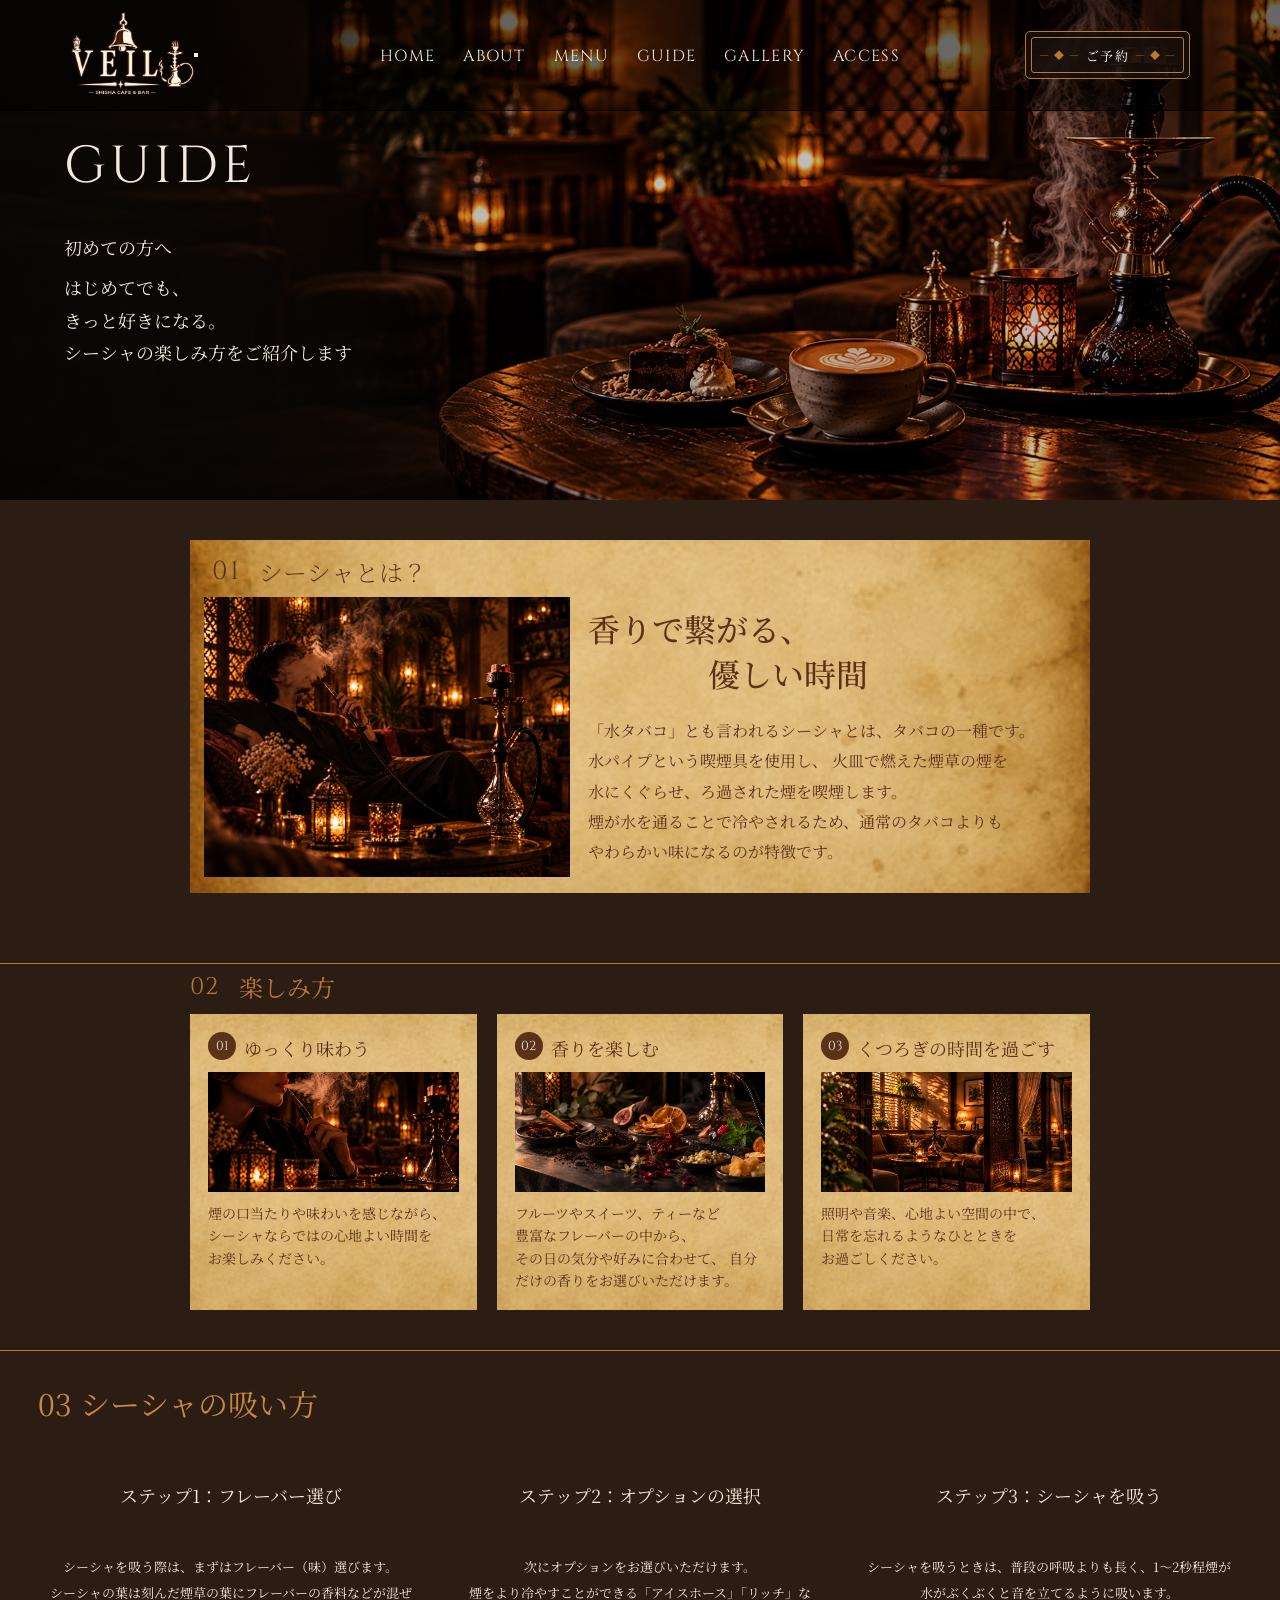
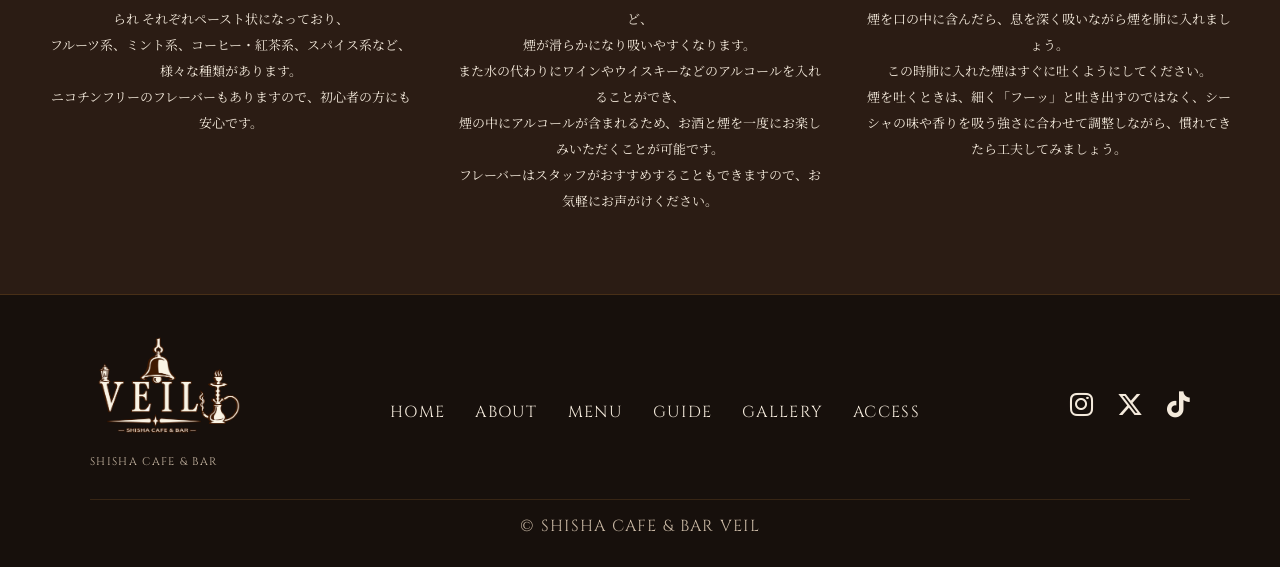
==== guide.html @ dc024b93 "first commit" ====
<!DOCTYPE html>
<html lang="ja">

<head>
    <meta charset="UTF-8">
    <meta name="viewport" content="width=device-width, initial-scale=1.0">
    <meta name="robots" content="noindex">

    <title>GUIDE | VEIL SHISHA CAFE & BAR</title>

    <!-- Google Fonts -->
    <link rel="preconnect" href="https://fonts.googleapis.com">
    <link rel="preconnect" href="https://fonts.gstatic.com" crossorigin>

    <link
        href="https://fonts.googleapis.com/css2?family=Cinzel:wght@400;500;600&family=Noto+Serif+JP:wght@400;500;600&display=swap"
        rel="stylesheet">

    <!-- Font Awesome -->
    <link rel="stylesheet" href="https://cdnjs.cloudflare.com/ajax/libs/font-awesome/6.7.2/css/all.min.css">

    <!-- CSS -->
    <link rel="stylesheet" href="css/reset.css">
    <link rel="stylesheet" href="css/common.css">
    <link rel="stylesheet" href="css/style.css">
    <link rel="stylesheet" href="css/guide.css">
</head>

<body>

    <!-- Header -->
    <header class="header">

        <div class="header__inner">

            <!-- Logo -->
            <a href="index.html" class="header__logo">
                <img src="images/common/logo.png" alt="VEIL">
            </a>

            <!-- Navigation -->
            <nav class="nav">
                <ul class="nav__list">
                    <li><a href="index.html">HOME</a></li>
                    <li><a href="index.html#about">ABOUT</a></li>
                    <li><a href="menu.html">MENU</a></li>
                    <li><a href="guide.html">GUIDE</a></li>
                    <li><a href="index.html#gallery">GALLERY</a></li>
                    <li><a href="index.html#access">ACCESS</a></li>
                </ul>
            </nav>

            <!-- Reservation -->
            <a href="#" class="reserve-button">
                <span class="reserve-button__deco">― ◆ ―</span>
                <span>ご予約</span>
                <span class="reserve-button__deco">― ◆ ―</span>
            </a>

            <!-- Hamburger -->
            <button class="hamburger" type="button" aria-label="メニューを開く">
                <span></span>
                <span></span>
                <span></span>
            </button>

            <!-- SP Menu -->
            <div class="sp-menu">
                <nav class="sp-menu__nav">
                    <a href="index.html">HOME</a>
                    <a href="index.html#about">ABOUT</a>
                    <a href="menu.html">MENU</a>
                    <a href="guide.html">GUIDE</a>
                    <a href="index.html#gallery">GALLERY</a>
                    <a href="index.html#access">ACCESS</a>
                </nav>
                <a href="#" class="sp-menu__reserve">
                    <span>―</span>
                    <span class="reserve-diamond">◆</span>
                    <span>―</span>
                    <span>ご予約</span>
                    <span>―</span>
                    <span class="reserve-diamond">◆</span>
                    <span>―</span>
                </a>
            </div>
        </div>
    </header>
    <main class="guide-page">

        <!-- GUIDE HERO -->
        <section class="guide-page__hero">
            <div class="guide-page__hero-content">
                <p class="guide-page__hero-title">
                    GUIDE
                </p>
                <div class="guide-page__hero-text">
                    <p>初めての方へ</p>
                    <p>
                        はじめてでも、<br>
                        きっと好きになる。<br>
                        シーシャの楽しみ方をご紹介します
                    </p>
                </div>
            </div>
        </section>

        <section class="guide-page__section guide-page__section--01">
            <div class="guide-page__panel">
                <div class="guide-page__heading">
                    <p class="guide-page__number">01</p>
                    <h2 class="guide-page__title">
                        シーシャとは？
                    </h2>
                </div>
                <div class="guide-page__body">
                    <div class="guide-page__image">
                        <img src="images/guide/shisha.jpg" alt="シーシャとは">
                    </div>
                    <div class="guide-page__body-content">

                        <div class="guide-page__lead">
                            <span>香りで繋がる、</span><br>
                            <span>優しい時間</span>
                        </div>

                        <div class="guide-page__text">

                            <p>
                                「水タバコ」とも言われるシーシャとは、タバコの一種です。<br>
                                水パイプという喫煙具を使用し、
                                火皿で燃えた煙草の煙を<br>
                                水にくぐらせ、ろ過された煙を喫煙します。<br>
                                煙が水を通ることで冷やされるため、通常のタバコよりも<br>
                                やわらかい味になるのが特徴です。<br>
                            </p>
                        </div>
                    </div>
                </div>
            </div>
        </section>

        <section class="guide-page__section guide-page__section--enjoy">
            <div class="guide-page__inner">
                <p class="guide-page__number">02</p>
                <h2 class="guide-page__title">
                    楽しみ方
                </h2>
                <div class="guide-page__cards">
                    <article class="guide-page__card">
                        <p class="guide-page__card-number">01</p>
                        <div class="guide-page__card-image">
                            <img src="images/guide/enjoy01.jpg" alt="ゆっくり味わう">
                        </div>
                        <h3>ゆっくり味わう</h3>
                        <p>
                            煙の口当たりや味わいを感じながら、<br>
                            シーシャならではの心地よい時間を<br>
                            お楽しみください。<br>
                        </p>
                    </article>
                    <article class="guide-page__card">
                        <p class="guide-page__card-number">02</p>
                        <div class="guide-page__card-image">
                            <img src="images/guide/enjoy02.jpg" alt="香りを楽しむ">
                        </div>
                        <h3>香りを楽しむ</h3>
                        <p>
                            フルーツやスイーツ、ティーなど<br>
                            豊富なフレーバーの中から、<br>
                            その日の気分や好みに合わせて、
                            自分だけの香りをお選びいただけます。
                    </article>


                    <article class="guide-page__card">
                        <p class="guide-page__card-number">03</p>
                        <div class="guide-page__card-image">
                            <img src="images/guide/enjoy03.jpg" alt="くつろぎの時間">
                        </div>
                        <h3>くつろぎの時間を過ごす</h3>
                        <p>
                            照明や音楽、心地よい空間の中で、<br>
                            日常を忘れるようなひとときを<br>
                            お過ごしください。<br>
                        </p>
                    </article>
                </div>
            </div>
        </section>


        <!-- 03 -->
        <section class="guide-page__howto">
            <div class="guide-page__inner">
                <h2 class="guide-page__section-title">
                    <span>03</span>
                    シーシャの吸い方
                </h2>
                <div class="guide-page__steps">
                    <article class="guide-page__step">
                        <h3>ステップ1：フレーバー選び</h3>
                        <p>
                            シーシャを吸う際は、まずはフレーバー（味）選びます。<br>
                            シーシャの葉は刻んだ煙草の葉にフレーバーの香料などが混ぜられ
                            それぞれペースト状になっており、<br>
                            フルーツ系、ミント系、コーヒー・紅茶系、スパイス系など、
                            様々な種類があります。<br>
                            ニコチンフリーのフレーバーもありますので、初心者の方にも安心です。
                        </p>
                    </article>

                    <article class="guide-page__step">
                        <h3>ステップ2：オプションの選択</h3>
                        <p>
                            次にオプションをお選びいただけます。<br>
                            煙をより冷やすことができる「アイスホース」「リッチ」など、<br>
                            煙が滑らかになり吸いやすくなります。<br>
                            また水の代わりにワインやウイスキーなどのアルコールを入れることができ、<br>
                            煙の中にアルコールが含まれるため、お酒と煙を一度にお楽しみいただくことが可能です。<br>
                            フレーバーはスタッフがおすすめすることもできますので、お気軽にお声がけください。
                        </p>
                    </article>

                    <article class="guide-page__step">
                        <h3>ステップ3：シーシャを吸う</h3>
                        <p>
                            シーシャを吸うときは、普段の呼吸よりも長く、1〜2秒程煙が水がぶくぶくと音を立てるように吸います。<br>
                            煙を口の中に含んだら、息を深く吸いながら煙を肺に入れましょう。<br>
                            この時肺に入れた煙はすぐに吐くようにしてください。<br>
                            煙を吐くときは、細く「フーッ」と吐き出すのではなく、シーシャの味や香りを吸う強さに合わせて調整しながら、慣れてきたら工夫してみましょう。
                        </p>
                    </article>
                </div>
            </div>
        </section>
    </main>


    <!-- Footer -->
    <footer class="footer">
        <div class="footer__inner">

            <div class="footer__logo">
                <a href="index.html">
                    <img src="images/common/logo.png" alt="VEIL">
                </a>
                <p>SHISHA CAFE & BAR</p>
            </div>

            <nav class="footer__nav">
                <ul>
                    <li><a href="index.html">HOME</a></li>
                    <li><a href="index.html#about">ABOUT</a></li>
                    <li><a href="menu.html">MENU</a></li>
                    <li><a href="guide.html">GUIDE</a></li>
                    <li><a href="index.html#gallery">GALLERY</a></li>
                    <li><a href="index.html#access">ACCESS</a></li>
                </ul>
            </nav>

            <div class="footer__sns">
                <a href="#" aria-label="Instagram">
                    <i class="fa-brands fa-instagram"></i>
                </a>
                <a href="#" aria-label="X">
                    <i class="fa-brands fa-x-twitter"></i>
                </a>
                <a href="#" aria-label="TikTok">
                    <i class="fa-brands fa-tiktok"></i>
                </a>
            </div>
        </div>

        <div class="footer__bottom">
            <p>&copy; SHISHA CAFE & BAR VEIL</p>
        </div>
    </footer>


    <script src="js/main.js"></script>

</body>

</html>
---- css/common.css ----
:root {
    --color-bg: #241710;
    --color-bg-dark: #17100c;
    --color-brown: #5a2a0d;
    --color-gold: #b87932;
    --color-text: #f4eadc;
    --color-sub-text: #c8b8a6;

    --font-jp: "Noto Serif JP", serif;
    --font-en: "Cinzel", serif;

    --content-width: 1200px;
}

body {
    background-color: var(--color-bg);
    color: var(--color-text);

    font-family: var(--font-jp);
}

a {
    transition: opacity 0.3s ease;
}

a:hover {
    opacity: 0.7;
}

.reserve-button {
    position: absolute;
    right: 48px;
    width: 165px;
    height: 48px;
    display: flex;
    align-items: center;
    justify-content: center;
    gap: 6px;
    border: 1px solid var(--color-gold);
    border-radius: 5px;
    background-color: rgba(23, 16, 12, 0.85);
    color: var(--color-text);
    font-family: var(--font-jp);
    font-size: 16px;
    font-weight: 400;
    letter-spacing: 0.08em;
    white-space: nowrap;
    transition: 0.3s ease;
}

/* 外側の青いような二重線を作る */
.reserve-button::before {
    content: "";
    position: absolute;
    inset: 5px;
    border: 1px solid var(--color-gold);
    border-radius: 3px;
    pointer-events: none;
}

.reserve-button__deco {
    color: var(--color-gold);
    font-size: 10px;
    line-height: 1;
    flex-shrink: 0;
}

.reserve-button:hover {
    background-color: rgba(184, 121, 50, 0.25);
    opacity: 1;
}

.footer {
    padding: 20px 0 10px;
    background-color: var(--color-bg-dark);
    border-top: 1px solid rgba(184, 121, 50, 0.6);
}

.footer__inner {
    width: min(var(--content-width), 90%);
    margin: 0 auto;
    display: flex;
    align-items: center;
    justify-content: space-between;
}

.footer__logo {
    display: inline-block;
    width: 150px;
}

.footer__logo img {
    width: 100%;
}

.footer__nav {
    margin-top: 18px;
}

.footer__nav ul {
    display: flex;
    justify-content: center;
    align-items: center;
    gap: 30px;
}

.footer__nav a {
    font-family: var(--font-en);
    font-size: 12px;
    letter-spacing: 0.08em;
    color: var(--color-text);
}

.footer__copy {
    margin-top: 18px;
    font-family: var(--font-en);
    font-size: 10px;
    letter-spacing: 0.08em;
    color: var(--color-sub-text);
}

.footer__sns {
    margin-top: 0;
    display: flex;
    align-items: center;
    gap: 28px;
}

.footer__sns a {
    color: var(--color-text);
    font-size: 28px;
}

.footer__sns a:hover {
    color: var(--color-gold);
    opacity: 1;
}

.footer__sns-link {
    display: flex;
    align-items: center;
    justify-content: center;

    width: 32px;
    height: 32px;

    transition: opacity 0.3s ease;
}

.footer__sns-link img {
    width: 100%;
    height: 100%;
    object-fit: contain;
}

.footer__sns-link:hover {
    opacity: 0.6;
}
---- css/style.css ----
:root {
    --color-bg: #2b1c14;
    --color-bg-dark: #1c130f;
    --color-brown: #6b2f08;
    --color-gold: #b87932;
    --color-text: #f4eadc;
    --color-sub-text: #c9b8a4;
    --font-serif: "Noto Serif JP", serif;
    --font-en: "Cinzel", serif;
    --content-width: 1200px;
}

* {
    margin: 0;
    padding: 0;
    box-sizing: border-box;
}

html {
    scroll-behavior: smooth;
}

body {
    background: var(--color-bg);
    color: var(--color-text);
    font-family: var(--font-serif);
}

img {
    width: 100%;
    height: auto;
    display: block;
}

a {
    color: inherit;
    text-decoration: none;
}

/*Hero*/

.hero {
    min-height: 700px;
    background-image: url("../images/top/hero.jpg");
    background-size: cover;
    background-position: center;
    position: relative;
}

.hero__content {
    position: absolute;
    top: 50%;
    right: 8%;
    transform: translateY(-50%);
    text-align: right;
    z-index: 1;
}

.hero__catch {
    font-family: var(--font-jp);
    font-size: 46px;
    font-weight: 400;
    line-height: 1.8;
    color: #F2EDE6;
}

.hero__sub {
    margin-top: 20px;
    font-family: var(--font-en);
    font-size: 30px;
    letter-spacing: 0.15em;
    color: #F2EDE6;
}

.hero::before {
    content: "";
    position: absolute;
    inset: 0;
    background-color: rgba(0, 0, 0, 0.25);
}

/* Header*/

.header {
    position: fixed;
    top: 0;
    left: 0;
    width: 100%;
    z-index: 100;
    background-color: rgba(0, 0, 0, 0.45);
    border-bottom: 1px solid rgba(0, 0, 0, 0.7);
}

.header__inner {
    width: min(1200px, 90%);
    margin: 0 auto;
    padding: 10px 0;
    display: flex;
    align-items: center;
}

section {
    scroll-margin-top: 80px;
}

.header__logo {
    width: 130px;
}

.header__logo img {
    width: 100%;
}

.nav {
    position: absolute;
    left: 50%;
    transform: translateX(-50%);
}

.nav__list {
    display: flex;
    align-items: center;
    gap: 28px;
}

.nav__list a {
    font-family: var(--font-en);
    font-size: 16px;
    letter-spacing: 0.08em;
    color: #F2EDE6;

}

.reserve-button {
    position: absolute;
    right: 90px;
    padding: 10px 22px;
    border: 1px solid var(--color-gold);
    color: #fff;
    font-family: var(--font-jp);
    font-size: 13px;
    transition: 0.3s ease;
}

.reserve-button:hover {
    background-color: var(--color-gold);
    opacity: 1;
}

/*About*/

.about {
    padding: 16px 0;
    background-color: var(--color-bg);
}

.about__inner {
    width: min(var(--content-width), 90%);
    margin: 0 auto;
    display: grid;
    grid-template-columns: 0.8fr 1.2fr;
    gap: 40px;
    align-items: center;
}

.about__content {
    padding: 30px 20px;
}

.section-label {
    margin-bottom: 28px;
    font-family: var(--font-en);
    font-size: 64px;
    letter-spacing: 0.08em;
    color: var(--color-text);
}

.about__title {
    margin-bottom: 30px;
    font-family: var(--font-jp);
    font-size: 32px;
    font-weight: 400;
    line-height: 1.8;
}

/*一部の文字*/
.about__title span {
    color: var(--color-gold);
}

.about__text {
    font-size: 16px;
    line-height: 2;
    color: var(--color-sub-text);
}

.about__image {
    position: relative;
    overflow: hidden;
}

.about__image img {
    width: 100%;
    height: 450px;
    object-fit: cover;
    display: block;
}

/* Feature */
.feature {
    padding: 60px 0;
    background-color: var(--color-bg-dark);
}

.feature__inner {
    width: min(var(--content-width), 90%);
    margin: 0 auto;
}

.feature .section-label {
    margin-bottom: 30px;
    font-family: var(--font-en);
    font-size: 64px;
    font-weight: 400;
    letter-spacing: 0.05em;
}

.feature__list {
    display: grid;
    grid-template-columns: repeat(3, 1fr);
    gap: 24px;
}

.feature__item {
    border: 1px solid rgba(184, 121, 50, .5);
    background-color: #2b1b13;
}

.feature__image {
    overflow: hidden;
}

.feature__image img {
    width: 100%;
    height: 190px;
    object-fit: cover;
}

/* テクスチャを入れる部分 */
.feature__body {
    position: relative;
    height: 180px;
    padding: 18px 16px 20px;
    overflow: hidden;
}

/* テクスチャ */
.feature__body::before {
    content: "";
    position: absolute;
    inset: 0;
    background-image: url("../images/common/texture.png");
    background-size: cover;
    background-position: center;
    opacity: 0.3;
    z-index: 0;
    pointer-events: none;
}

/* タイトル */
.feature__title {
    position: relative;
    z-index: 1;
    margin: 0;
    font-family: var(--font-jp);
    font-size: 20px;
    font-weight: 400;
    line-height: 1.6;
    color: var(--color-text);
}

/* 一部の文字 */
.feature__title span {
    color: var(--color-gold);
}

/* 説明文 */
.feature__text {
    position: relative;
    z-index: 1;
    margin: 10px 0 0;
    font-size: 16px;
    line-height: 1.8;
    color: var(--color-sub-text);
}

/* Menu*/

.menu {
    padding: 60px 0;
    background-color: var(--color-bg);
}

.menu__inner {
    width: min(var(--content-width), 90%);
    margin: 0 auto;
}

.menu__heading {
    display: flex;
    align-items: end;
    justify-content: space-between;
    margin-bottom: 35px;
}

.menu__category {
    margin-top: 8px;
    font-size: 32px;
    color: var(--color-sub-text);
}

.menu__button {
    padding: 15px 90px;
    border: 1px solid var(--color-gold);
    font-family: var(--font-en);
    font-size: 16px;
    letter-spacing: 0.08em;
    transition: 0.3s ease;
}

.menu__button:hover {
    background-color: var(--color-gold);
    opacity: 1;
}

.menu__list {
    display: grid;
    grid-template-columns: repeat(3, 1fr);
    gap: 30px;
}

.menu__item {
    border: 1px solid rgba(184, 121, 50, 0.7);
    background-color: #2b1b13;
}

.menu__image {
    overflow: hidden;
}

.menu__image img {
    width: 100%;
    height: 220px;
    object-fit: cover;
    transition: transform 0.4s ease;
}

.menu__item:hover .menu__image img {
    transform: scale(1.05);
}

.menu__info {
    position: relative;
    min-height: 120px;
    padding: 20px 16px;
    overflow: hidden
}

.menu__info::before {
    content: "";
    position: absolute;
    inset: 0;
    background-image: url("../images/common/texture.png");
    background-size: cover;
    background-position: center;
    opacity: 0.3;
    z-index: 0;
    pointer-events: none;
}

.menu__info-top {
    position: relative;
    z-index: 1;
    display: flex;
    align-items: center;
    justify-content: space-between;
}

.menu__info h3 {
    font-family: var(--font-en);
    font-size: 24px;
    font-weight: 400;
    letter-spacing: 0.08em;
}

.menu__info p {
    position: relative;
    z-index: 1;
    margin-top: 4px;
    font-size: 16px;
    color: var(--color-sub-text);
}

.menu__info span {
    display: block;
    margin-top: 0px;
    font-family: var(--font-en);
    font-size: 24px;
    color: var(--color-gold);
}

/*Guide */
.guide {
    padding: 60px 0;
    background-color: var(--color-bg-dark);
}

.guide__inner {
    width: min(var(--content-width), 90%);
    margin: 0 auto;
    display: grid;
    grid-template-columns: 0.8fr 1.3fr 0.8fr;
    gap: 32px;
    align-items: center;
}

.guide .section-label {
    grid-column: 1 / -1;
    margin-bottom: 0;
    font-family: var(--font-en);
    font-size: 64px;
    font-weight: 400;
    letter-spacing: 0.05em;
}

.guide__image {
    overflow: hidden;
}

.guide__image img {
    width: 100%;
    height: 400px;
    object-fit: cover;
}

.guide__content {
    padding: 20px;
}

.guide__title {
    margin-top: 25px;
    font-family: var(--font-jp);
    font-size: 28px;
    font-weight: 400;
    line-height: 1.8;
    color: var(--color-gold);
}

.guide__text {
    margin-top: 25px;
    font-size: 14px;
    line-height: 2;
    color: var(--color-sub-text);
}

.guide__button {
    display: inline-block;
    margin-top: 30px;
    padding: 12px 30px;
    border: 1px solid var(--color-gold);
    font-size: 12px;
    transition: 0.3s ease;
}

.guide__button:hover {
    background-color: var(--color-gold);
    opacity: 1;
}

.guide__menu {
    border: 1px solid var(--color-gold);
    background-color: rgba(35, 19, 11, 0.8);
}

.guide__menu a {
    display: block;
    padding: 18px 15px;
    text-align: center;
    font-family: var(--font-jp);
    font-size: 13px;
    color: var(--color-text);
    border-bottom: 1px solid var(--color-gold);
    transition: 0.3s ease;
}

.guide__menu a:last-child {
    border-bottom: none;
}

.guide__menu a:hover {
    background-color: rgba(184, 121, 50, 0.15);
    opacity: 1;
}

/*Gallery */

.gallery {
    padding: 80px 0;
    background-color: var(--color-bg);
}

.gallery__inner {
    width: min(var(--content-width), 90%);
    margin: 0 auto;
}

.gallery__heading {
    margin-bottom: 35px;
    display: flex;
    align-items: center;
    justify-content: space-between;
}


/* VIEW MORE */

.gallery__more {
    padding: 15px 90px;
    border: 1px solid var(--color-gold);
    background-color: transparent;
    color: var(--color-text);
    font-family: var(--font-en);
    font-size: 13px;
    letter-spacing: 0.08em;
    cursor: pointer;
    transition: 0.3s ease;
}

.gallery__more:hover {
    background-color: var(--color-gold);
}


/* Gallery Preview */
.gallery__list {
    display: grid;
    grid-template-columns: repeat(4, 1fr);
    gap: 32px;
}

.gallery__item {
    overflow: hidden;
}

.gallery__item img {
    width: 100%;
    height: 270px;
    object-fit: cover;
    transition: transform 0.4s ease;
}

.gallery__item:hover img {
    transform: scale(1.05);
}

.gallery__arrow {
    display: none;
}

/*Gallery Modal*/
.gallery-modal {
    position: fixed;
    inset: 0;
    z-index: 999;
    display: none;
    padding: 60px 20px;
    background-color: rgba(15, 9, 6, 0.96);
    overflow-y: auto;
}

.gallery-modal.is-open {
    display: block;
}

.gallery-modal__content {
    position: relative;
    width: min(1100px, 100%);
    margin: 0 auto;
}

.gallery-modal__close {
    position: fixed;
    top: 25px;
    right: 35px;
    width: 45px;
    height: 45px;
    border: 1px solid var(--color-gold);
    background-color: #21150f;
    color: var(--color-text);
    font-size: 28px;
    line-height: 1;
    cursor: pointer;
}

.gallery-modal__title {
    margin-bottom: 35px;
    font-family: var(--font-en);
    font-size: 36px;
    letter-spacing: 0.08em;
}

.gallery-modal__list {
    display: grid;
    grid-template-columns: repeat(3, 1fr);
    gap: 20px;
}

.gallery-modal__item {
    overflow: hidden;
}

.gallery-modal__item img {
    width: 100%;
    height: 280px;
    object-fit: cover;
}

/*Access*/
.access {
    padding: 80px 0;
    background-color: var(--color-bg-dark);
}

.access__inner {
    width: min(var(--content-width), 90%);
    margin: 0 auto;
    display: grid;
    grid-template-columns: 1fr 1.2fr 0.8fr;
    gap: 30px;
    align-items: center;
}

.access__content {
    padding: 20px;
}

.access__title {
    margin-top: 25px;
    font-family: var(--font-en);
    font-size: 20px;
    font-weight: 400;
    letter-spacing: 0.08em;
}

.access__info {
    margin-top: 25px;
    font-size: 13px;
    line-height: 2;

    color: var(--color-sub-text);
}

.access__info p+p {
    margin-top: 15px;
}

/* Map */

.access__map {
    width: 100%;
}

.access__map {
    width: 100%;
    height: 280px;
}

.access__map iframe {
    width: 100%;
    height: 100%;
    display: block;
    border: 0;
}

/* Image */
.access__image {
    overflow: hidden;
}

.access__image img {
    width: 100%;
    height: 280px;
    object-fit: cover;
}

/*Footer*/

.footer {
    padding: 40px 0 30px;
    background-color: #17100c;
    border-top: 1px solid rgba(184, 121, 50, 0.3);
}

.footer__inner {
    width: min(1100px, 90%);
    margin: 0 auto;
    display: flex;
    justify-content: space-between;
    align-items: center;
}

.footer__logo img {
    width: 150px;
}

.footer__logo p {
    margin-top: 15px;
    font-family: var(--font-en);
    font-size: 11px;
    letter-spacing: 0.12em;
    color: var(--color-sub-text);
}

.footer__nav ul {
    display: flex;
    gap: 30px;
}

.footer__nav a {
    font-family: var(--font-en);
    font-size: 16px;
    letter-spacing: 0.08em;
    color: var(--color-text);
}

.footer__bottom {
    width: min(1100px, 90%);
    margin: 30px auto 0;
    padding-top: 15px;
    border-top: 1px solid rgba(184, 121, 50, 0.2);
    text-align: center;
}

.footer__bottom p {
    font-family: var(--font-en);
    font-size: 16px;
    letter-spacing: 0.08em;
    color: var(--color-sub-text);
}

.footer__sns {
    display: flex;
    align-items: center;
    gap: 24px;
}

.footer__sns a {
    color: var(--color-text);
    font-size: 26px;
}

.footer__sns a:hover {
    color: var(--color-gold);
    opacity: 1;
}

.sp-menu {
    display: none;
}

/*--SP用--*/
@media screen and (max-width: 768px) {
    .header__logo {
        width: 80px;
    }

    .header__logo img {
        width: 80%;
        display: block;
    }

    .nav {
        display: none !important;
    }

    .reserve-button {
        display: none !important;
    }

    .hamburger {
        position: absolute;
        top: 18px;
        right: 20px;
        display: flex;
        width: 42px;
        height: 42px;
        padding: 8px 5px;
        flex-direction: column;
        justify-content: center;
        gap: 6px;
        border: none;
        background: transparent;
        cursor: pointer;
        z-index: 110;
    }

    .hamburger span {
        display: block;
        width: 100%;
        height: 2px;
        background-color: #F2EDE6;
    }

    .sp-menu {
        position: fixed;
        top: 0;
        right: 0;
        width: 50%;
        height: 100vh;
        padding: 100px 30px 40px;

        display: flex;
        flex-direction: column;
        align-items: center;

        background-color: rgba(28, 19, 15, 0.98);

        z-index: 105;

        /* 閉じている状態 */
        transform: translateX(100%);
        opacity: 0;

        /* 動き */
        transition: transform 0.4s ease, opacity 0.4s ease;

        pointer-events: none;
    }

    /* 開いた状態 */
    .sp-menu.is-open {
        transform: translateX(0);
        opacity: 1;
        pointer-events: auto;
    }

    .sp-menu__nav {
        display: flex;
        flex-direction: column;
        align-items: center;
        gap: 28px;
    }

    .sp-menu__nav a {
        font-family: var(--font-en);
        font-size: 18px;
        letter-spacing: 0.08em;
    }

    .sp-menu__reserve {
        position: relative;
        width: 180px;
        min-width: 180px;
        margin-top: 40px;
        padding: 12px 10px;
        border: 1px solid var(--color-gold);
        color: #fff;
        font-family: var(--font-jp);
        font-size: 13px;
        letter-spacing: 0.05em;
        display: flex;
        align-items: center;
        justify-content: center;
        gap: 4px;
        white-space: nowrap;
        flex-wrap: nowrap;
        box-sizing: border-box;

        transition: 0.3s ease;
    }

    .sp-menu__reserve span {
        flex-shrink: 0;
        white-space: nowrap;
    }

    /* 内側の枠 */
    .sp-menu__reserve::before {
        content: "";
        position: absolute;
        top: 4px;
        right: 4px;
        bottom: 4px;
        left: 4px;
        border: 1px solid var(--color-gold);
        pointer-events: none;
    }

    .sp-menu__reserve:hover {
        background-color: var(--color-gold);
        opacity: 1;
    }

    /*Hero*/

    .hero {
        min-height: 580px;
        background-position: center;
    }

    .hero__content {
        top: 50%;
        left: 50%;
        right: auto;
        width: 90%;
        transform: translate(-50%, -50%);
        text-align: center;

    }

    .hero__catch {
        font-size: 42px;
        line-height: 1.8;
    }

    .hero__sub {
        margin-top: 18px;
        font-size: 24px;
        letter-spacing: 0.1em;
    }

    /* ABOUT */
    .about {
        padding: 50px 0 60px;
    }

    .about__inner {
        width: 90%;
        display: flex;
        flex-direction: column;
        gap: 0;
    }

    /* contentの中身を外に出して並び順を調整 */

    .about__content {
        display: contents;
    }

    /* ABOUT */
    .about {
        padding: 45px 0 70px;
    }

    .about__inner {
        width: 100%;
        display: flex;
        flex-direction: column;
        gap: 0;
    }

    .about__content {
        display: contents;
    }

    /* ABOUT */
    .about .section-label {
        order: 1;
        width: 90%;
        margin: 0 auto 55px;
        font-size: 42px;
        line-height: 1;
        text-align: left;
    }

    .about__title {
        order: 2;
        width: 80%;
        margin: 0 auto 28px;
        font-size: 30px;
        line-height: 1.8;
        text-align: left;
        color: var(--color-text);
    }

    .about__title span {
        display: inline-block;
        margin-left: 35px;
    }

    .about__image {
        order: 3;
        width: 90%;
        margin: 0 auto 65px;
    }

    .about__image img {
        width: 100%;
        height: 225px;
        object-fit: cover;
        display: block;
    }

    .about__text {
        order: 4;
        width: 86%;
        max-width: none;
        margin: 0 auto;
        font-size: 18px;
        line-height: 1.85;
        text-align: center;
    }

    /* FEATURE */
    .feature {
        padding: 55px 0 70px;
    }

    .feature__inner {
        width: 90%;
        margin: 0 auto;
    }

    .feature .section-label {
        margin-bottom: 40px;
        font-size: 44px;
        text-align: left;
    }

    .feature__list {
        display: flex;
        flex-direction: column;
        gap: 50px;
    }

    .feature__item {
        display: flex;
        width: 100%;
        min-height: 125px;
        border: 1px solid rgba(184, 121, 50, .7);
    }

    .feature__image {
        width: 38%;
        flex-shrink: 0;
    }

    .feature__image img {
        width: 100%;
        height: 120px;
        object-fit: cover;
        display: block;
    }

    .feature__body {
        position: relative;
        width: 62%;
        height: 120px;
        min-height: 0;
        padding: 12px 15px;
        overflow: hidden;
    }

    .feature__title {
        position: relative;
        z-index: 1;
        margin: 0;
        font-size: 17px;
        line-height: 1.5;
    }

    .feature__text {
        position: relative;
        z-index: 1;
        margin: 6px 0 0;
        font-size: 12px;
        line-height: 1.6;
    }

    /* MENU */
    .menu {
        padding: 50px 0 60px;
    }

    .menu__inner {
        width: 90%;
        margin: 0 auto;
    }

    .menu__heading {
        display: block;
        margin-bottom: 30px;
    }

    .menu .section-label {
        margin-bottom: 15px;
        font-size: 42px;
        text-align: left;
    }

    .menu__category {
        margin-top: 0;
        font-size: 22px;
    }

    .menu__button {
        display: inline-block;
        margin-top: 20px;
        padding: 12px 45px;
        font-size: 16px;
    }

    .menu__list {
        display: flex;
        flex-direction: column;
        gap: 30px;
    }

    .menu__item {
        width: 100%;
    }

    .menu__image img {
        width: 100%;
        height: 220px;
        object-fit: cover;
    }

    .menu__info {
        min-height: 150px;
        padding: 22px 20px 24px;
    }

    .menu__info-top {
        display: flex;
        align-items: center;
        justify-content: space-between;
        padding: 0 25px;
    }

    .menu__info h3 {
        font-size: 26px;
        font-weight: 400;
        letter-spacing: .08em;
    }

    .menu__info span {
        font-size: 30px;
        color: var(--color-gold);
    }

    .menu__info p {
        margin-top: 5px;
        text-align: left;
        padding-left: 25px;
        font-size: 14px;
    }

    /* GUIDE */
    .guide {
        padding: 50px 0 70px;
        overflow: hidden;
    }

    .guide__inner {
        width: 90%;
        margin: 0 auto;
        display: grid;
        grid-template-columns: 40% minmax(0, 1fr);
        column-gap: 20px;
        row-gap: 0;
        align-items: start;
    }

    .guide .section-label {
        grid-column: 1 / -1;
        margin: 0 0 30px;
        font-size: 42px;
        line-height: 1;
        text-align: left;
    }

    .guide__image {
        width: 100%;
        min-width: 0;
    }

    .guide__image img {
        width: 100%;
        height: 320px;
        object-fit: cover;
        display: block;
    }

    .guide__content {
        width: 100%;
        min-width: 0;
        padding: 0;
    }

    .guide__title {
        margin: 0;
        font-size: 23px;
        line-height: 1.7;
        color: var(--color-text);
    }

    .guide__text {
        margin-top: 25px;
        font-size: 14px;
        line-height: 1.8;
        color: var(--color-text);
        overflow-wrap: break-word;
    }

    .guide__button {
        grid-column: 1 / -1;
        justify-self: center;
        display: block;
        width: 75%;
        max-width: 360px;
        margin: 20px auto 0;
        padding: 10px 15px;
        text-align: center;
        font-size: 20px;
        white-space: nowrap;
        box-sizing: border-box;
    }

    .guide__menu {
        grid-column: 1 / -1;
        width: 85%;
        margin: 25px auto 0;
        border: 1px solid var(--color-gold);
        background: rgba(35, 19, 11, .8);
    }

    .guide__menu a {
        position: relative;
        display: block;
        padding: 27px 15px;
        text-align: center;
        font-size: 23px;
        border-bottom: none;
    }

    .guide__menu a:not(:last-child)::after {
        content: "";
        position: absolute;
        left: 8%;
        right: 8%;
        bottom: 0;
        height: 1px;
        background-color: var(--color-gold);
    }

    /* GALLERY */
    .gallery {
        padding: 50px 0 60px;
        overflow: hidden;
    }

    .gallery__inner {
        width: 100%;
        margin: 0 auto;
    }

    /* 見出し */
    .gallery__heading {
        width: 90%;
        margin: 0 auto 35px;
        display: flex;
        align-items: center;
        justify-content: space-between;
    }

    .gallery .section-label {
        margin: 0;
        font-size: 42px;
    }

    /* VIEW MORE */
    .gallery__more {
        padding: 12px 25px;
        font-size: 13px;
        white-space: nowrap;
    }

    /* GALLERY */
    .gallery {
        padding: 50px 0 60px;
        overflow: hidden;
    }

    .gallery__inner {
        width: 100%;
        margin: 0 auto;
    }

    .gallery__heading {
        width: 90%;
        margin: 0 auto 35px;
        display: flex;
        align-items: center;
        justify-content: space-between;
    }

    .gallery .section-label {
        margin: 0;
        font-size: 42px;
    }

    /* VIEW MORE */
    .gallery__more {
        padding: 12px 25px;
        font-size: 13px;
        white-space: nowrap;
    }

    /* スライダー */
    .gallery__slider {
        position: relative;
        width: 100%;
    }

    /* 横並び */
    .gallery__list {
        display: flex;
        gap: 18px;
        width: 100%;
        overflow-x: auto;
        padding: 0 10%;
        scroll-behavior: smooth;

        scrollbar-width: none;
        -ms-overflow-style: none;
    }

    .gallery__list::-webkit-scrollbar {
        display: none;
    }

    /* カード */
    .gallery__item {
        width: 280px;
        flex: 0 0 280px;
    }

    .gallery__item img {
        width: 100%;
        height: 320px;
        object-fit: cover;
        display: block;
    }

    /* 左右矢印 */
    .gallery__arrow {
        position: absolute;
        top: 50%;
        transform: translateY(-50%);
        z-index: 5;

        width: 42px;
        height: 42px;

        border: 1px solid var(--color-gold);
        border-radius: 50%;

        background: rgba(28, 19, 15, .95);
        color: var(--color-text);

        display: flex;
        align-items: center;
        justify-content: center;

        cursor: pointer;
    }

    .gallery__arrow--prev {
        left: 10px;
    }

    .gallery__arrow--next {
        right: 10px;
    }

    .gallery__arrow:hover {
        background: var(--color-gold);
        color: #fff;
    }

    /* ACCESS */
    .access {
        padding: 50px 0 70px;
    }

    .access__inner {
        width: 90%;
        margin: 0 auto;
        display: flex;
        flex-direction: column;
        align-items: center;
        gap: 0;
    }

    .access .section-label {
        width: 100%;
        margin-bottom: 55px;
        font-size: 42px;
        text-align: left;
    }

    /* 店舗情報 */
    .access__content {
        width: 100%;
        padding: 0;
        text-align: center;
    }

    .access__title {
        margin-top: 0;
        font-size: 24px;
        font-weight: 400;
        letter-spacing: .08em;
    }

    .access__info {
        margin-top: 45px;
        font-size: 16px;
        line-height: 2;
        color: var(--color-text);
    }

    .access__info p+p {
        margin-top: 25px;
    }

    .access__map {
        width: 90%;
        height: 250px;
        margin-top: 70px;
    }

    .access__map iframe {
        width: 100%;
        height: 100%;
        display: block;
        border: 0;
    }

    .access__image {
        width: 90%;
        margin-top: 85px;
        overflow: hidden;
    }

    .access__image img {
        width: 100%;
        height: 250px;
        object-fit: cover;
        display: block;
    }

    /* FOOTER */
    .footer {
        padding: 35px 0 40px;
        border-top: 1px solid var(--color-gold);
    }

    .footer__inner {
        width: 90%;
        margin: 0 auto;
        display: flex;
        flex-direction: column;
        align-items: center;
    }

    .footer__logo {
        text-align: center;
    }

    .footer__logo img {
        width: 130px;
    }

    .footer__logo p {
        display: none;
    }

    .footer__nav {
        margin-top: 25px;
    }

    .footer__nav ul {
        display: flex;
        flex-wrap: wrap;
        justify-content: center;
        gap: 15px;
    }

    .footer__nav a {
        font-size: 15px;
    }

    .footer__sns {
        width: 80%;
        margin-top: 18px;
        padding-top: 12px;
        border-top: 1px solid var(--color-gold);

        display: flex;
        justify-content: space-around;
        align-items: center;
        gap: 0;
    }

    .footer__sns a {
        font-size: 34px;
    }

}
---- css/guide.css ----
.guide-page__hero {
    position: relative;
    height: 500px;
    background-image: url("../images/guide/guide-hero.jpg");
    background-size: cover;
    background-position: center;
}

.guide-page__hero::before {
    content: "";
    position: absolute;
    inset: 0;
    background-color: rgba(0, 0, 0, .25);
}

.guide-page__hero-content {
    position: absolute;
    left: 5%;
    top: 50%;
    transform: translateY(-50%);
    z-index: 1;
}

.guide-page__hero-title {
    margin: 0;
    font-family: var(--font-en);
    font-size: 52px;
    font-weight: 400;
    letter-spacing: .08em;
    color: var(--color-text);
}

.guide-page__hero-text {
    margin-top: 30px;
    color: var(--color-text);
}

.guide-page__hero-text p {
    margin: 0;
    font-size: 18px;
    line-height: 1.8;
}

.guide-page__hero-text p+p {
    margin-top: 8px;
}

.guide-page {
    background-color: var(--color-bg);
    color: var(--color-text);
}

.guide-page__section {
    padding: 70px 0;
}

.guide-page__inner {
    width: 90%;
    max-width: 900px;
    margin: 0 auto;
}

.guide-page__number {
    font-family: var(--font-en);
    font-size: 14px;
    color: var(--color-gold);
    letter-spacing: .08em;
}

.guide-page__title {
    margin-top: 8px;
    font-size: 26px;
    font-weight: 400;
}

.guide-page__image {
    width: 100%;
    margin-top: 30px;
}

.guide-page__image img {
    width: 100%;
    height: auto;
    display: block;
}

.guide-page__text {
    margin-top: 25px;
    font-size: 14px;
    line-height: 2;
    color: var(--color-sub-text);
}

.guide-page__text p+p {
    margin-top: 15px;
}

.guide-page__section--01 {
    padding: 40px 0 70px;
}

.guide-page__panel {
    width: 120%;
    max-width: 900px;
    margin: 0 auto;
    padding: 14px 14px 16px;

    background-image: url("../images/guide/texture.jpg");
    background-size: cover;
    background-position: center;

    color: #5b3218;
}

.guide-page__heading {
    display: flex;
    align-items: center;
    gap: 18px;
    padding: 0 8px 8px;
}

.guide-page__section--01 .guide-page__number {
    margin: 0;
    font-family: var(--font-en);
    font-size: 26px;
    color: #5b3218;
}

.guide-page__section--01 .guide-page__title {
    margin: 0;
    font-size: 24px;
    font-weight: 100;
    color: #5b3218;
}

.guide-page__body {
    display: grid;
    grid-template-columns: 42% 1fr;
    gap: 18px;
    align-items: center;
}

.guide-page__section--01 .guide-page__image {
    width: 100%;
    margin: 0;
}

.guide-page__section--01 .guide-page__image img {
    width: 100%;
    height: 280px;
    object-fit: cover;
    display: block;
}

.guide-page__body-content {
    min-width: 0;
}

.guide-page__lead {
    margin: 0;
    text-align: left;
    font-size: 32px;
    line-height: 1.4;
    color: #5b3218;
    font-weight: 500;
}

.guide-page__lead span:first-child {
    display: inline-block;
    margin-left: 0;
}

.guide-page__lead span:last-child {
    display: inline-block;
    margin-left: 120px;
}

.guide-page__section--01 .guide-page__text {
    margin-top: 20px;
    font-size: 16px;
    line-height: 1.9;
    color: #5b3218;
}

.guide-page__section--01 .guide-page__text p {
    margin: 0;
}

.guide-page__section--01 .guide-page__text p+p {
    margin-top: 5px;
}

.guide-page__section--enjoy {
    padding: 5px 0 40px;
    border-top: 1px solid var(--color-gold);
    border-bottom: 1px solid var(--color-gold);
}

.guide-page__section--enjoy .guide-page__inner {
    width: 90%;
    max-width: 900px;
    margin: 0 auto;
}

.guide-page__section--enjoy .guide-page__number {
    display: inline-block;
    margin: 0;
    font-size: 24px;
    color: var(--color-gold);
    vertical-align: middle;
}

.guide-page__section--enjoy .guide-page__title {
    display: inline-block;
    margin: 0 0 0 15px;
    font-size: 24px;
    font-weight: 400;
    color: var(--color-gold);
    vertical-align: middle;
}

.guide-page__cards {
    display: grid;
    grid-template-columns: repeat(3, 1fr);
    gap: 20px;
    margin-top: 10px;
}

.guide-page__card {
    display: grid;
    grid-template-columns: 28px 1fr;
    grid-template-rows: 32px 120px auto;
    width: 100%;
    padding: 18px;
    box-sizing: border-box;
    background-image: url("../images/guide/texture.jpg");
    background-size: cover;
    background-position: center;
    color: #5b3218;
}

.guide-page__card-number {
    grid-column: 1;
    grid-row: 1;
    display: flex;
    align-items: center;
    justify-content: center;
    width: 28px;
    height: 28px;
    margin: 0;
    border-radius: 50%;
    background-color: #5b3218;
    font-family: var(--font-en);
    font-size: 13px;
    color: #f4eadc;
}

.guide-page__card h3 {
    grid-column: 2;
    grid-row: 1;
    align-self: center;
    margin: 0 0 0 8px;
    font-size: 18px;
    font-weight: 400;
    color: #5b3218;
}

/* 画像 */

.guide-page__card-image {
    grid-column: 1 / -1;
    grid-row: 2;
    margin-top: 8px;
}

.guide-page__card-image img {
    width: 100%;
    height: 120px;
    object-fit: cover;
    display: block;
}


/* 説明 */

.guide-page__card>p:last-child {
    grid-column: 1 / -1;
    grid-row: 3;
    margin: 18px 0 0;
    font-size: 14px;
    line-height: 1.6;
    color: #5b3218;
}

/* シーシャの吸い方*/

.guide-page__howto {
    padding: 30px 0 80px;
}

.guide-page__howto .guide-page__section-title {
    margin: 0;
    color: #c98a3d;
    font-size: 30px;
    font-weight: 400;
    line-height: 1.5;
}

.guide-page__inner {
    width: 94%;
    max-width: 1400px;
    margin: 0 auto;
}

.guide-page__steps {
    display: grid;
    grid-template-columns: repeat(3, 1fr);
    gap: 25px;
    margin-top: 55px;
}

.guide-page__step {
    text-align: center;
    padding: 0 10px;
}

.guide-page__step h3 {
    margin: 0;
    color: #f4eadc;
    font-size: 18px;
    font-weight: 400;
    line-height: 1.6;
}

.guide-page__step p {
    margin: 45px 0 0;
    color: #f4eadc;
    font-size: 13px;
    line-height: 2;
}

@media screen and (max-width: 768px) {

    .guide-page__hero {
        position: relative;
        height: 400px;
        background-size: cover;
        background-position: center center;
    }

    .guide-page__hero-content {
        position: absolute;
        left: 25px;
        bottom: 30px;
        z-index: 2;
    }

    .guide-page__hero-title {
        margin: 0 0 18px;
        font-size: 48px;
        line-height: 1;
        font-weight: 400;
        color: #f4eadc;
    }

    .guide-page__hero-text {
        margin: 0;
    }

    .guide-page__hero-text p {
        margin: 0;
        color: #f4eadc;
        font-size: 18px;
        line-height: 1.8;
    }

    /* 01 シーシャとは */
    .guide-page__about {
        padding: 35px 0 40px;
    }

    .guide-page__section--01 .guide-page__heading {
        display: flex;
        align-items: center;
        gap: 18px;
        margin: 0 20px 25px;
    }

    .guide-page__section--01 .guide-page__number {

        margin: 0;
        font-size: 28px;
        line-height: 1;

    }

    .guide-page__section--01 .guide-page__title {

        margin: 0;
        font-size: 28px;
        line-height: 1.5;
        font-weight: 400;

    }

    .guide-page__section--01 .guide-page__panel {
        width: calc(100% - 40px);
        margin: 0 auto;
        padding: 20px;
        box-sizing: border-box;

    }

    .guide-page__section--01 .guide-page__body {
        display: block;
    }

    .guide-page__section--01 .guide-page__image {

        width: 100%;
        margin: 0;
    }

    .guide-page__section--01 .guide-page__image img {
        display: block;
        width: 100%;
        height: auto;
    }

    .guide-page__section--01 .guide-page__lead {

        margin: 30px 0 20px;
        text-align: center;
        font-size: 32px;
        line-height: 1.5;

    }

    .guide-page__section--01 .guide-page__text {
        margin: 0;
    }

    .guide-page__section--01 .guide-page__text p {
        margin: 0;
        font-size: 15px;
        line-height: 1.9;

    }

    .guide-page__cards {

        display: flex;
        flex-direction: column;
        gap: 45px;
        margin-top: 30px;
        padding: 0 20px;

    }

    .guide-page__card {

        display: grid;
        grid-template-columns: 52px 1fr;
        grid-template-rows: auto auto auto;
        width: 100%;
        padding: 20px;
        box-sizing: border-box;

    }

    .guide-page__card-number {

        width: 52px;
        height: 52px;
        font-size: 17px;

    }

    .guide-page__card h3 {

        align-self: center;
        margin: 0 0 0 12px;
        font-size: 20px;
        line-height: 1.4;

    }

    .guide-page__card-image {

        grid-column: 1 / -1;
        grid-row: 2;
        margin-top: 18px;

    }

    .guide-page__card-image img {

        width: 100%;
        height: auto;
        aspect-ratio: 16 / 7;
        object-fit: cover;

    }

    .guide-page__card>p:last-child {

        grid-column: 1 / -1;
        grid-row: 3;
        margin: 18px 0 0;
        font-size: 15px;
        line-height: 1.8;

    }

    .guide-page__howto {
        padding: 40px 24px 60px;
    }

    .guide-page__howto .guide-page__section-title {

        margin: 0;
        font-size: 24px;
        line-height: 1.5;

    }

    .guide-page__steps {

        display: grid;
        grid-template-columns: 1fr;
        gap: 0;
        margin-top: 45px;

    }

    .guide-page__step {
        padding: 0;
        text-align: left;
    }

    .guide-page__step+.guide-page__step {
        margin-top: 50px;
    }

    .guide-page__step h3 {
        margin: 0;
        font-size: 17px;
        font-weight: 400;
        line-height: 1.6;
        color: #f4eadc;
    }

    .guide-page__step p {
        margin: 25px 0 0;
        font-size: 14px;
        line-height: 1.8;
        color: #f4eadc;
    }
}
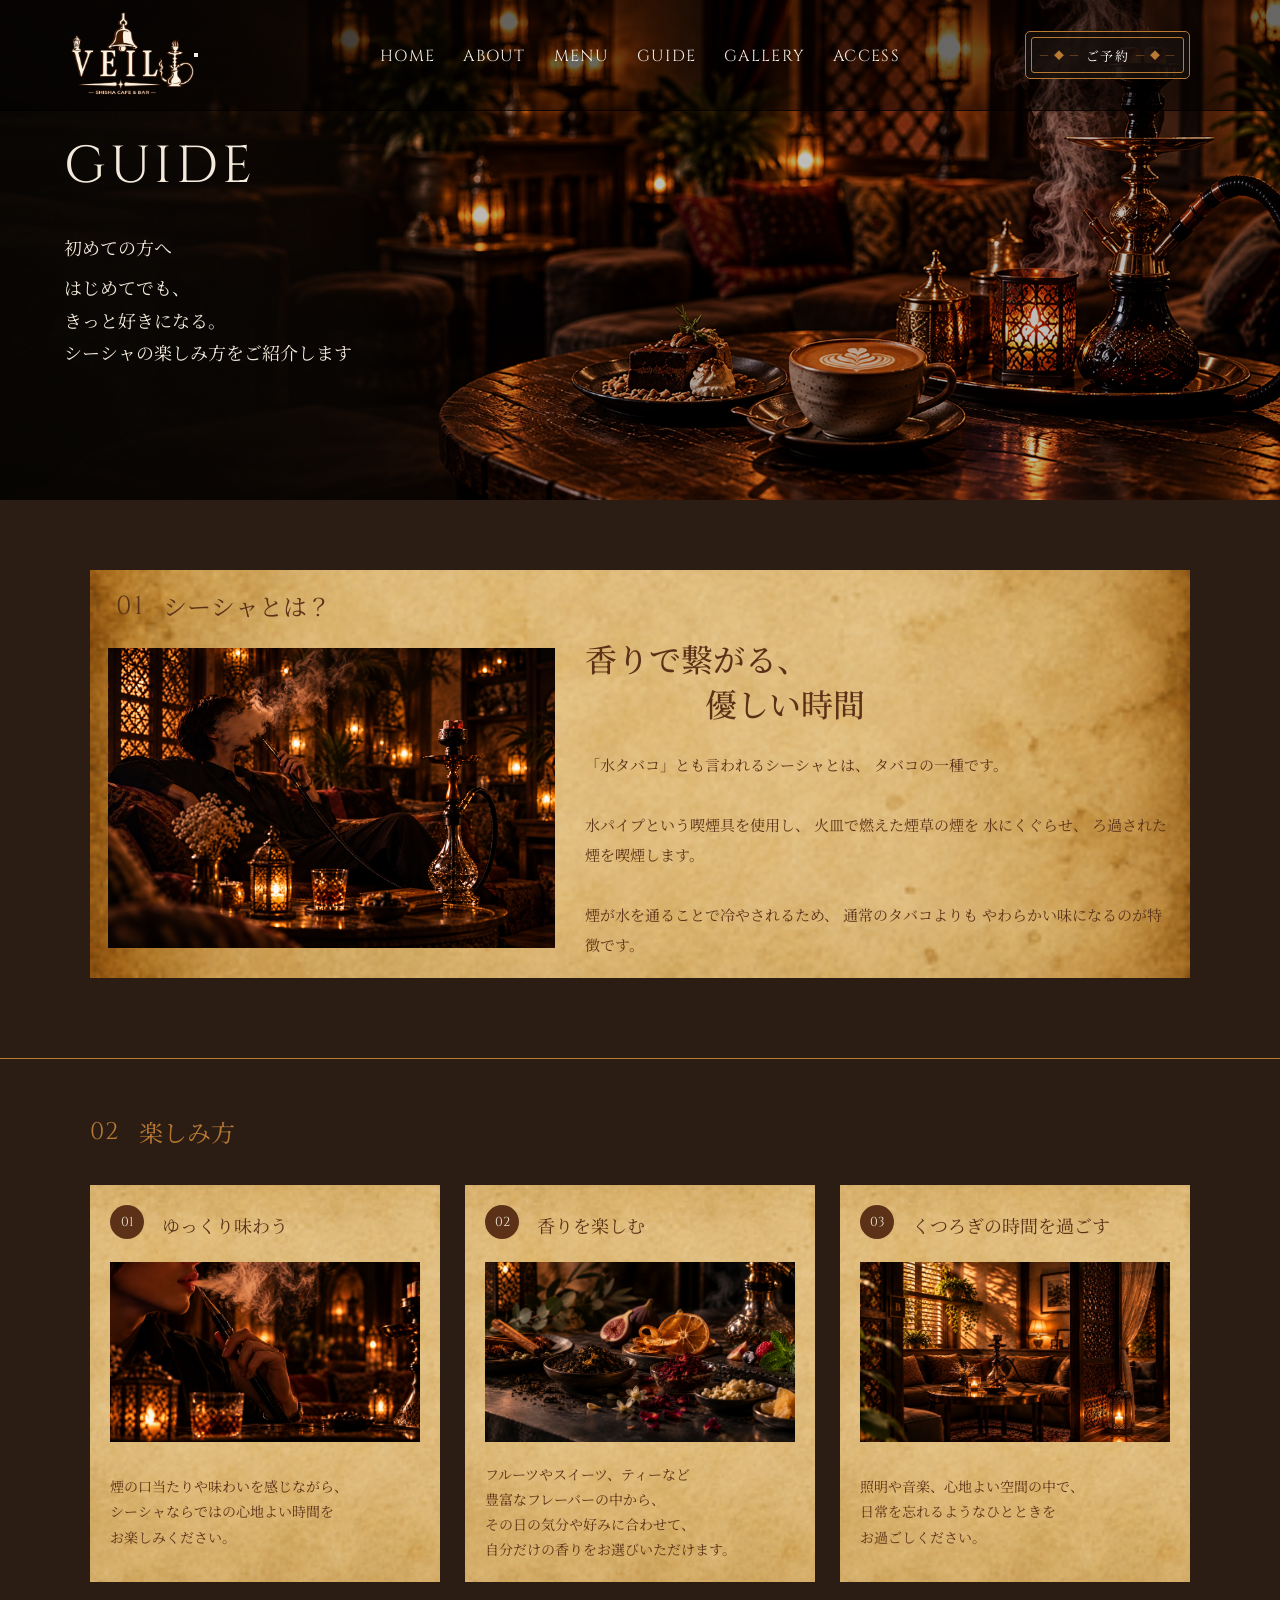
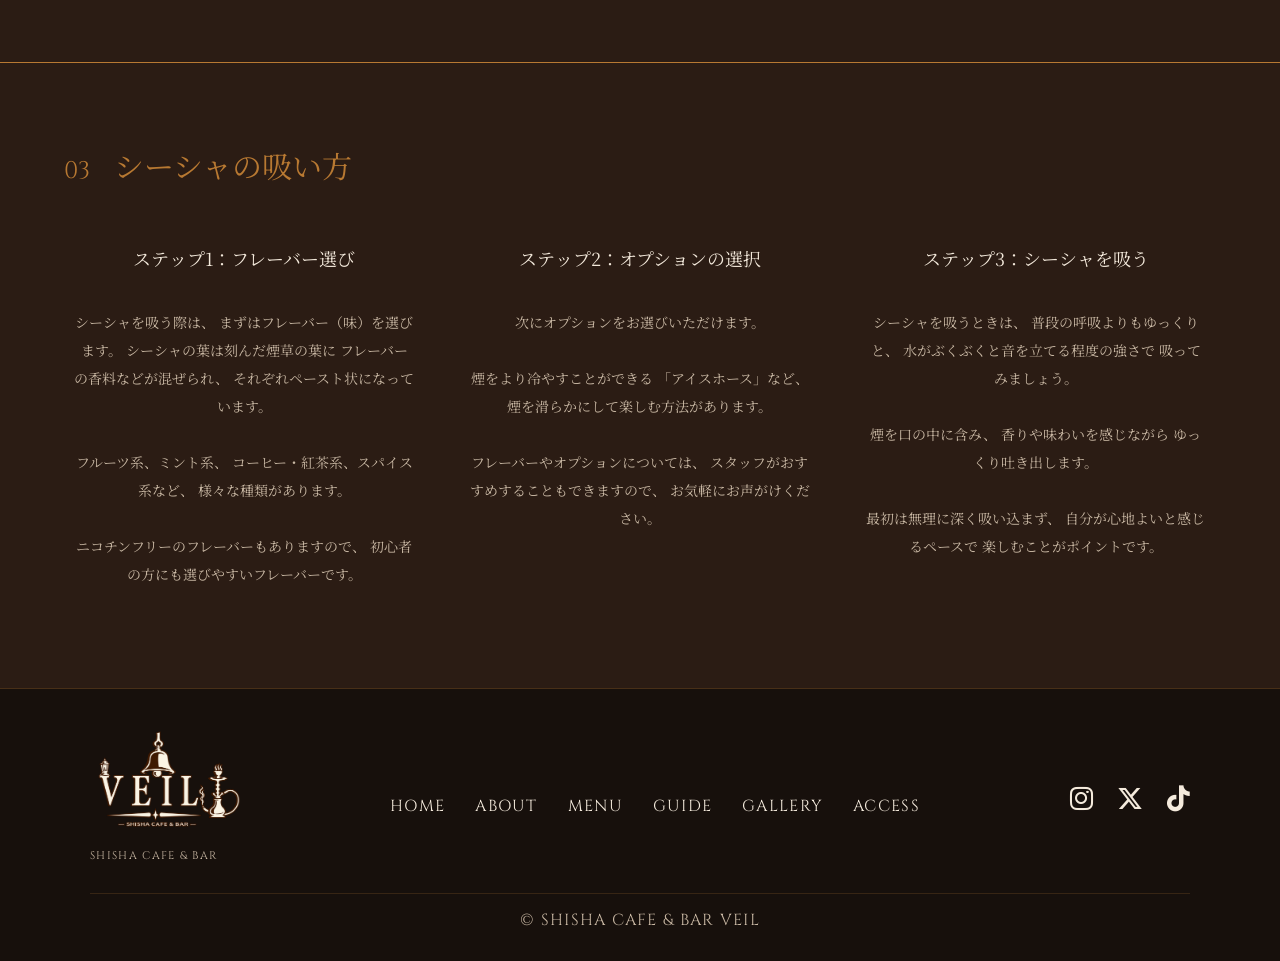
==== commit 4cd7dac7: "VEILサイトの調整" ====
--- a/guide.html
+++ b/guide.html
@@ -2,13 +2,19 @@
 <html lang="ja">
 
 <head>
+
     <meta charset="UTF-8">
     <meta name="viewport" content="width=device-width, initial-scale=1.0">
+
     <meta name="robots" content="noindex">
 
     <title>GUIDE | VEIL SHISHA CAFE & BAR</title>
 
-    <!-- Google Fonts -->
+
+    <!-- =====================================================
+         Google Fonts
+    ====================================================== -->
+
     <link rel="preconnect" href="https://fonts.googleapis.com">
     <link rel="preconnect" href="https://fonts.gstatic.com" crossorigin>
 
@@ -16,268 +22,720 @@
         href="https://fonts.googleapis.com/css2?family=Cinzel:wght@400;500;600&family=Noto+Serif+JP:wght@400;500;600&display=swap"
         rel="stylesheet">
 
-    <!-- Font Awesome -->
+
+    <!-- =====================================================
+         Font Awesome
+    ====================================================== -->
+
     <link rel="stylesheet" href="https://cdnjs.cloudflare.com/ajax/libs/font-awesome/6.7.2/css/all.min.css">
 
-    <!-- CSS -->
+
+    <!-- =====================================================
+         CSS
+    ====================================================== -->
+
     <link rel="stylesheet" href="css/reset.css">
     <link rel="stylesheet" href="css/common.css">
     <link rel="stylesheet" href="css/style.css">
     <link rel="stylesheet" href="css/guide.css">
+
 </head>
 
+
 <body>
 
-    <!-- Header -->
+
+    <!-- =====================================================
+         HEADER
+    ====================================================== -->
+
     <header class="header">
 
         <div class="header__inner">
 
+
             <!-- Logo -->
+
             <a href="index.html" class="header__logo">
+
                 <img src="images/common/logo.png" alt="VEIL">
+
             </a>
 
-            <!-- Navigation -->
+
+            <!-- PC Navigation -->
+
             <nav class="nav">
+
                 <ul class="nav__list">
-                    <li><a href="index.html">HOME</a></li>
-                    <li><a href="index.html#about">ABOUT</a></li>
-                    <li><a href="menu.html">MENU</a></li>
-                    <li><a href="guide.html">GUIDE</a></li>
-                    <li><a href="index.html#gallery">GALLERY</a></li>
-                    <li><a href="index.html#access">ACCESS</a></li>
+
+                    <li>
+                        <a href="index.html">
+                            HOME
+                        </a>
+                    </li>
+
+                    <li>
+                        <a href="index.html#about">
+                            ABOUT
+                        </a>
+                    </li>
+
+                    <li>
+                        <a href="menu.html">
+                            MENU
+                        </a>
+                    </li>
+
+                    <li>
+                        <a href="guide.html">
+                            GUIDE
+                        </a>
+                    </li>
+
+                    <li>
+                        <a href="index.html#gallery">
+                            GALLERY
+                        </a>
+                    </li>
+
+                    <li>
+                        <a href="index.html#access">
+                            ACCESS
+                        </a>
+                    </li>
+
                 </ul>
+
             </nav>
 
+
             <!-- Reservation -->
+
             <a href="#" class="reserve-button">
-                <span class="reserve-button__deco">― ◆ ―</span>
-                <span>ご予約</span>
-                <span class="reserve-button__deco">― ◆ ―</span>
+
+                <span class="reserve-button__deco">
+                    ― ◆ ―
+                </span>
+
+                <span>
+                    ご予約
+                </span>
+
+                <span class="reserve-button__deco">
+                    ― ◆ ―
+                </span>
+
             </a>
 
-            <!-- Hamburger -->
+
+            <!-- =================================================
+                 SP Hamburger
+            ================================================== -->
+
             <button class="hamburger" type="button" aria-label="メニューを開く">
+
                 <span></span>
                 <span></span>
                 <span></span>
+
             </button>
 
-            <!-- SP Menu -->
+
+            <!-- =================================================
+                 SP Menu
+            ================================================== -->
+
             <div class="sp-menu">
+
                 <nav class="sp-menu__nav">
-                    <a href="index.html">HOME</a>
-                    <a href="index.html#about">ABOUT</a>
-                    <a href="menu.html">MENU</a>
-                    <a href="guide.html">GUIDE</a>
-                    <a href="index.html#gallery">GALLERY</a>
-                    <a href="index.html#access">ACCESS</a>
+
+                    <a href="index.html">
+                        HOME
+                    </a>
+
+                    <a href="index.html#about">
+                        ABOUT
+                    </a>
+
+                    <a href="menu.html">
+                        MENU
+                    </a>
+
+                    <a href="guide.html">
+                        GUIDE
+                    </a>
+
+                    <a href="index.html#gallery">
+                        GALLERY
+                    </a>
+
+                    <a href="index.html#access">
+                        ACCESS
+                    </a>
+
                 </nav>
+
+
+                <!-- SP Reservation -->
+
                 <a href="#" class="sp-menu__reserve">
+
                     <span>―</span>
                     <span class="reserve-diamond">◆</span>
                     <span>―</span>
+
                     <span>ご予約</span>
+
                     <span>―</span>
                     <span class="reserve-diamond">◆</span>
                     <span>―</span>
+
                 </a>
+
             </div>
+
         </div>
+
     </header>
+
+
+
+    <!-- =====================================================
+         MAIN
+    ====================================================== -->
+
     <main class="guide-page">
 
-        <!-- GUIDE HERO -->
+
+        <!-- =================================================
+             GUIDE HERO
+        ================================================== -->
+
         <section class="guide-page__hero">
+
             <div class="guide-page__hero-content">
+
                 <p class="guide-page__hero-title">
+
                     GUIDE
+
                 </p>
+
+
                 <div class="guide-page__hero-text">
-                    <p>初めての方へ</p>
+
                     <p>
+                        初めての方へ
+                    </p>
+
+                    <p>
+
                         はじめてでも、<br>
                         きっと好きになる。<br>
                         シーシャの楽しみ方をご紹介します
+
                     </p>
+
                 </div>
+
             </div>
+
         </section>
 
+
+
+        <!-- =================================================
+             01
+             シーシャとは？
+        ================================================== -->
+
         <section class="guide-page__section guide-page__section--01">
+
             <div class="guide-page__panel">
-                <div class="guide-page__heading">
-                    <p class="guide-page__number">01</p>
+
+
+                <!-- Heading -->
+
+                <div class="guide-page__heading js-fade">
+
+                    <p class="guide-page__number">
+                        01
+                    </p>
+
                     <h2 class="guide-page__title">
                         シーシャとは？
                     </h2>
+
                 </div>
+
+
+                <!-- Body -->
+
                 <div class="guide-page__body">
-                    <div class="guide-page__image">
+
+
+                    <!-- Image -->
+
+                    <div class="guide-page__image js-fade-left">
+
                         <img src="images/guide/shisha.jpg" alt="シーシャとは">
+
                     </div>
-                    <div class="guide-page__body-content">
+
+
+                    <!-- Content -->
+
+                    <div class="guide-page__body-content js-fade-right">
+
+
+                        <!-- Lead -->
 
                         <div class="guide-page__lead">
-                            <span>香りで繋がる、</span><br>
-                            <span>優しい時間</span>
+
+                            <span>
+                                香りで繋がる、
+                            </span>
+
+                            <br>
+
+                            <span>
+                                優しい時間
+                            </span>
+
                         </div>
 
+
+                        <!-- Text -->
+
                         <div class="guide-page__text">
 
                             <p>
-                                「水タバコ」とも言われるシーシャとは、タバコの一種です。<br>
+
+                                「水タバコ」とも言われるシーシャとは、
+                                タバコの一種です。
+
+                                <br><br>
+
                                 水パイプという喫煙具を使用し、
-                                火皿で燃えた煙草の煙を<br>
-                                水にくぐらせ、ろ過された煙を喫煙します。<br>
-                                煙が水を通ることで冷やされるため、通常のタバコよりも<br>
-                                やわらかい味になるのが特徴です。<br>
+                                火皿で燃えた煙草の煙を
+                                水にくぐらせ、
+                                ろ過された煙を喫煙します。
+
+                                <br><br>
+
+                                煙が水を通ることで冷やされるため、
+                                通常のタバコよりも
+                                やわらかい味になるのが特徴です。
+
                             </p>
+
                         </div>
+
                     </div>
+
                 </div>
+
             </div>
+
         </section>
 
+
+
+        <!-- =================================================
+             02
+             楽しみ方
+        ================================================== -->
+
         <section class="guide-page__section guide-page__section--enjoy">
+
             <div class="guide-page__inner">
-                <p class="guide-page__number">02</p>
-                <h2 class="guide-page__title">
-                    楽しみ方
-                </h2>
+
+
+                <!-- Heading -->
+
+                <div class="js-fade">
+
+                    <p class="guide-page__number">
+                        02
+                    </p>
+
+                    <h2 class="guide-page__title">
+                        楽しみ方
+                    </h2>
+
+                </div>
+
+
+                <!-- Cards -->
+
                 <div class="guide-page__cards">
-                    <article class="guide-page__card">
-                        <p class="guide-page__card-number">01</p>
+
+
+                    <!-- Card 01 -->
+
+                    <article class="guide-page__card js-fade">
+
+                        <p class="guide-page__card-number">
+                            01
+                        </p>
+
+
                         <div class="guide-page__card-image">
+
                             <img src="images/guide/enjoy01.jpg" alt="ゆっくり味わう">
+
                         </div>
-                        <h3>ゆっくり味わう</h3>
+
+
+                        <h3>
+                            ゆっくり味わう
+                        </h3>
+
+
                         <p>
+
                             煙の口当たりや味わいを感じながら、<br>
                             シーシャならではの心地よい時間を<br>
-                            お楽しみください。<br>
-                        </p>
+                            お楽しみください。
+
+                        </p>
+
                     </article>
-                    <article class="guide-page__card">
-                        <p class="guide-page__card-number">02</p>
+
+
+
+                    <!-- Card 02 -->
+
+                    <article class="guide-page__card js-fade">
+
+                        <p class="guide-page__card-number">
+                            02
+                        </p>
+
+
                         <div class="guide-page__card-image">
+
                             <img src="images/guide/enjoy02.jpg" alt="香りを楽しむ">
+
                         </div>
-                        <h3>香りを楽しむ</h3>
+
+
+                        <h3>
+                            香りを楽しむ
+                        </h3>
+
+
                         <p>
+
                             フルーツやスイーツ、ティーなど<br>
                             豊富なフレーバーの中から、<br>
-                            その日の気分や好みに合わせて、
+                            その日の気分や好みに合わせて、<br>
                             自分だけの香りをお選びいただけます。
+
+                        </p>
+
                     </article>
 
 
-                    <article class="guide-page__card">
-                        <p class="guide-page__card-number">03</p>
+
+                    <!-- Card 03 -->
+
+                    <article class="guide-page__card js-fade">
+
+                        <p class="guide-page__card-number">
+                            03
+                        </p>
+
+
                         <div class="guide-page__card-image">
+
                             <img src="images/guide/enjoy03.jpg" alt="くつろぎの時間">
+
                         </div>
-                        <h3>くつろぎの時間を過ごす</h3>
+
+
+                        <h3>
+                            くつろぎの時間を過ごす
+                        </h3>
+
+
                         <p>
+
                             照明や音楽、心地よい空間の中で、<br>
                             日常を忘れるようなひとときを<br>
-                            お過ごしください。<br>
-                        </p>
+                            お過ごしください。
+
+                        </p>
+
                     </article>
+
+
                 </div>
+
             </div>
+
         </section>
 
 
-        <!-- 03 -->
+
+        <!-- =================================================
+             03
+             シーシャの吸い方
+        ================================================== -->
+
         <section class="guide-page__howto">
+
             <div class="guide-page__inner">
-                <h2 class="guide-page__section-title">
-                    <span>03</span>
+
+
+                <!-- Heading -->
+
+                <h2 class="guide-page__section-title js-fade">
+
+                    <span>
+                        03
+                    </span>
+
                     シーシャの吸い方
+
                 </h2>
+
+
+                <!-- Steps -->
+
                 <div class="guide-page__steps">
-                    <article class="guide-page__step">
-                        <h3>ステップ1：フレーバー選び</h3>
+
+
+                    <!-- Step 01 -->
+
+                    <article class="guide-page__step js-fade-left">
+
+                        <h3>
+                            ステップ1：フレーバー選び
+                        </h3>
+
                         <p>
-                            シーシャを吸う際は、まずはフレーバー（味）選びます。<br>
-                            シーシャの葉は刻んだ煙草の葉にフレーバーの香料などが混ぜられ
-                            それぞれペースト状になっており、<br>
-                            フルーツ系、ミント系、コーヒー・紅茶系、スパイス系など、
-                            様々な種類があります。<br>
-                            ニコチンフリーのフレーバーもありますので、初心者の方にも安心です。
-                        </p>
+
+                            シーシャを吸う際は、
+                            まずはフレーバー（味）を選びます。
+                            シーシャの葉は刻んだ煙草の葉に
+                            フレーバーの香料などが混ぜられ、
+                            それぞれペースト状になっています。
+
+                            <br><br>
+
+                            フルーツ系、ミント系、
+                            コーヒー・紅茶系、スパイス系など、
+                            様々な種類があります。
+
+                            <br><br>
+
+                            ニコチンフリーのフレーバーもありますので、
+                            初心者の方にも選びやすいフレーバーです。
+
+                        </p>
+
                     </article>
 
-                    <article class="guide-page__step">
-                        <h3>ステップ2：オプションの選択</h3>
+
+
+                    <!-- Step 02 -->
+
+                    <article class="guide-page__step js-fade">
+
+                        <h3>
+                            ステップ2：オプションの選択
+                        </h3>
+
                         <p>
-                            次にオプションをお選びいただけます。<br>
-                            煙をより冷やすことができる「アイスホース」「リッチ」など、<br>
-                            煙が滑らかになり吸いやすくなります。<br>
-                            また水の代わりにワインやウイスキーなどのアルコールを入れることができ、<br>
-                            煙の中にアルコールが含まれるため、お酒と煙を一度にお楽しみいただくことが可能です。<br>
-                            フレーバーはスタッフがおすすめすることもできますので、お気軽にお声がけください。
-                        </p>
+
+                            次にオプションをお選びいただけます。
+
+                            <br><br>
+
+                            煙をより冷やすことができる
+                            「アイスホース」など、
+                            煙を滑らかにして楽しむ方法があります。
+
+                            <br><br>
+
+                            フレーバーやオプションについては、
+                            スタッフがおすすめすることもできますので、
+                            お気軽にお声がけください。
+
+                        </p>
+
                     </article>
 
-                    <article class="guide-page__step">
-                        <h3>ステップ3：シーシャを吸う</h3>
+
+
+                    <!-- Step 03 -->
+
+                    <article class="guide-page__step js-fade-right">
+
+                        <h3>
+                            ステップ3：シーシャを吸う
+                        </h3>
+
                         <p>
-                            シーシャを吸うときは、普段の呼吸よりも長く、1〜2秒程煙が水がぶくぶくと音を立てるように吸います。<br>
-                            煙を口の中に含んだら、息を深く吸いながら煙を肺に入れましょう。<br>
-                            この時肺に入れた煙はすぐに吐くようにしてください。<br>
-                            煙を吐くときは、細く「フーッ」と吐き出すのではなく、シーシャの味や香りを吸う強さに合わせて調整しながら、慣れてきたら工夫してみましょう。
-                        </p>
+
+                            シーシャを吸うときは、
+                            普段の呼吸よりもゆっくりと、
+                            水がぶくぶくと音を立てる程度の強さで
+                            吸ってみましょう。
+
+                            <br><br>
+
+                            煙を口の中に含み、
+                            香りや味わいを感じながら
+                            ゆっくり吐き出します。
+
+                            <br><br>
+
+                            最初は無理に深く吸い込まず、
+                            自分が心地よいと感じるペースで
+                            楽しむことがポイントです。
+
+                        </p>
+
                     </article>
+
+
                 </div>
+
             </div>
+
         </section>
+
+
     </main>
 
 
-    <!-- Footer -->
+
+    <!-- =====================================================
+         FOOTER
+    ====================================================== -->
+
     <footer class="footer">
+
         <div class="footer__inner">
 
+
+            <!-- Logo -->
+
             <div class="footer__logo">
+
                 <a href="index.html">
+
                     <img src="images/common/logo.png" alt="VEIL">
+
                 </a>
-                <p>SHISHA CAFE & BAR</p>
+
+                <p>
+                    SHISHA CAFE & BAR
+                </p>
+
             </div>
 
+
+
+            <!-- Navigation -->
+
             <nav class="footer__nav">
+
                 <ul>
-                    <li><a href="index.html">HOME</a></li>
-                    <li><a href="index.html#about">ABOUT</a></li>
-                    <li><a href="menu.html">MENU</a></li>
-                    <li><a href="guide.html">GUIDE</a></li>
-                    <li><a href="index.html#gallery">GALLERY</a></li>
-                    <li><a href="index.html#access">ACCESS</a></li>
+
+                    <li>
+                        <a href="index.html">
+                            HOME
+                        </a>
+                    </li>
+
+                    <li>
+                        <a href="index.html#about">
+                            ABOUT
+                        </a>
+                    </li>
+
+                    <li>
+                        <a href="menu.html">
+                            MENU
+                        </a>
+                    </li>
+
+                    <li>
+                        <a href="guide.html">
+                            GUIDE
+                        </a>
+                    </li>
+
+                    <li>
+                        <a href="index.html#gallery">
+                            GALLERY
+                        </a>
+                    </li>
+
+                    <li>
+                        <a href="index.html#access">
+                            ACCESS
+                        </a>
+                    </li>
+
                 </ul>
+
             </nav>
 
+
+
+            <!-- SNS -->
+
             <div class="footer__sns">
+
                 <a href="#" aria-label="Instagram">
+
                     <i class="fa-brands fa-instagram"></i>
+
                 </a>
+
+
                 <a href="#" aria-label="X">
+
                     <i class="fa-brands fa-x-twitter"></i>
+
                 </a>
+
+
                 <a href="#" aria-label="TikTok">
+
                     <i class="fa-brands fa-tiktok"></i>
+
                 </a>
+
             </div>
+
         </div>
 
+
+
+        <!-- Copyright -->
+
         <div class="footer__bottom">
-            <p>&copy; SHISHA CAFE & BAR VEIL</p>
+
+            <p>
+                &copy; SHISHA CAFE & BAR VEIL
+            </p>
+
         </div>
+
     </footer>
 
 
+
+    <!-- =====================================================
+         JavaScript
+    ====================================================== -->
+
     <script src="js/main.js"></script>
 
 </body>
--- a/css/style.css
+++ b/css/style.css
@@ -1,14 +1,39 @@
+/* =========================================================
+   VEIL
+   SHISHA CAFE & BAR
+   style.css
+========================================================= */
+
+
+/* =========================================================
+   Variables
+========================================================= */
+
 :root {
     --color-bg: #2b1c14;
     --color-bg-dark: #1c130f;
     --color-brown: #6b2f08;
     --color-gold: #b87932;
+
     --color-text: #f4eadc;
     --color-sub-text: #c9b8a4;
+    --color-white: #f2ede6;
+
     --font-serif: "Noto Serif JP", serif;
+    --font-jp: "Noto Serif JP", serif;
     --font-en: "Cinzel", serif;
+
     --content-width: 1200px;
-}
+
+    --transition-fast: 0.3s ease;
+    --transition-normal: 0.6s ease;
+    --transition-slow: 1s ease;
+}
+
+
+/* =========================================================
+   Reset
+========================================================= */
 
 * {
     margin: 0;
@@ -21,7 +46,7 @@
 }
 
 body {
-    background: var(--color-bg);
+    background-color: var(--color-bg);
     color: var(--color-text);
     font-family: var(--font-serif);
 }
@@ -37,70 +62,204 @@
     text-decoration: none;
 }
 
-/*Hero*/
+button {
+    font: inherit;
+}
+
+section {
+    scroll-margin-top: 80px;
+}
+
+
+/* =========================================================
+   HERO
+========================================================= */
 
 .hero {
+    position: relative;
+
     min-height: 700px;
+
     background-image: url("../images/top/hero.jpg");
     background-size: cover;
     background-position: center;
-    position: relative;
-}
+
+    overflow: hidden;
+
+    animation:
+        heroZoom 12s ease-in-out infinite alternate;
+}
+
+
+/* HERO ゆっくりズーム */
+
+@keyframes heroZoom {
+
+    from {
+        transform: scale(1);
+    }
+
+    to {
+        transform: scale(1.03);
+    }
+}
+
+
+/* HERO 暗幕 */
+
+.hero::before {
+    content: "";
+
+    position: absolute;
+    inset: 0;
+
+    background-color: rgba(0, 0, 0, 0.25);
+
+    z-index: 0;
+}
+
+
+/* HERO CONTENT */
 
 .hero__content {
     position: absolute;
+
     top: 50%;
     right: 8%;
+
     transform: translateY(-50%);
+
     text-align: right;
-    z-index: 1;
-}
+
+    z-index: 2;
+}
+
+
+/* キャッチコピー */
 
 .hero__catch {
     font-family: var(--font-jp);
+
     font-size: 46px;
     font-weight: 400;
     line-height: 1.8;
-    color: #F2EDE6;
-}
+
+    color: var(--color-white);
+}
+
+
+/* 英字タイトル */
 
 .hero__sub {
     margin-top: 20px;
+
     font-family: var(--font-en);
+
     font-size: 30px;
     letter-spacing: 0.15em;
-    color: #F2EDE6;
-}
-
-.hero::before {
-    content: "";
+
+    color: var(--color-white);
+}
+
+
+/* =========================================================
+   HERO SMOKE
+========================================================= */
+
+.hero__smoke {
     position: absolute;
-    inset: 0;
-    background-color: rgba(0, 0, 0, 0.25);
-}
-
-/* Header*/
+
+    left: 25%;
+    bottom: 15%;
+
+    width: 180px;
+
+    z-index: 1;
+
+    pointer-events: none;
+
+    opacity: 0.4;
+}
+
+.hero__smoke img {
+    width: 100%;
+    height: auto;
+
+    display: block;
+
+    animation:
+        smokeFloat 6s ease-in-out infinite;
+}
+
+
+/* 煙がゆっくり上昇 */
+
+@keyframes smokeFloat {
+
+    0% {
+        opacity: 0;
+
+        transform:
+            translateY(20px) translateX(0) scale(0.9);
+    }
+
+    25% {
+        opacity: 0.35;
+    }
+
+    50% {
+        opacity: 0.45;
+
+        transform:
+            translateY(-25px) translateX(10px) scale(1);
+    }
+
+    75% {
+        opacity: 0.25;
+
+        transform:
+            translateY(-55px) translateX(-5px) scale(1.05);
+    }
+
+    100% {
+        opacity: 0;
+
+        transform:
+            translateY(-90px) translateX(8px) scale(1.1);
+    }
+}
+
+
+/* =========================================================
+   HEADER
+========================================================= */
 
 .header {
     position: fixed;
+
     top: 0;
     left: 0;
+
     width: 100%;
+
     z-index: 100;
+
     background-color: rgba(0, 0, 0, 0.45);
-    border-bottom: 1px solid rgba(0, 0, 0, 0.7);
+
+    border-bottom:
+        1px solid rgba(0, 0, 0, 0.7);
 }
 
 .header__inner {
-    width: min(1200px, 90%);
+    width: min(var(--content-width), 90%);
+
     margin: 0 auto;
+
     padding: 10px 0;
+
     display: flex;
+
     align-items: center;
-}
-
-section {
-    scroll-margin-top: 80px;
 }
 
 .header__logo {
@@ -111,55 +270,122 @@
     width: 100%;
 }
 
+
+/* =========================================================
+   PC NAVIGATION
+========================================================= */
+
 .nav {
     position: absolute;
+
     left: 50%;
+
     transform: translateX(-50%);
 }
 
 .nav__list {
     display: flex;
+
     align-items: center;
+
     gap: 28px;
 }
 
 .nav__list a {
     font-family: var(--font-en);
+
     font-size: 16px;
+
     letter-spacing: 0.08em;
-    color: #F2EDE6;
-
-}
+
+    color: var(--color-white);
+
+    transition:
+        color var(--transition-fast);
+}
+
+.nav__list a:hover {
+    color: var(--color-gold);
+}
+
+
+/* =========================================================
+   RESERVE BUTTON
+========================================================= */
 
 .reserve-button {
     position: absolute;
+
     right: 90px;
+
     padding: 10px 22px;
-    border: 1px solid var(--color-gold);
+
+    border:
+        1px solid var(--color-gold);
+
     color: #fff;
+
     font-family: var(--font-jp);
+
     font-size: 13px;
-    transition: 0.3s ease;
+
+    transition:
+        background-color var(--transition-fast),
+        color var(--transition-fast);
 }
 
 .reserve-button:hover {
     background-color: var(--color-gold);
-    opacity: 1;
-}
-
-/*About*/
+
+    color: #fff;
+}
+
+
+/* =========================================================
+   COMMON SECTION TITLE
+========================================================= */
+
+.section-label {
+    margin-bottom: 28px;
+
+    font-family: var(--font-en);
+
+    font-size: 64px;
+
+    font-weight: 400;
+
+    line-height: 1;
+
+    letter-spacing: 0.08em;
+
+    color: var(--color-text);
+}
+
+
+/* =========================================================
+   ABOUT
+========================================================= */
 
 .about {
     padding: 16px 0;
-    background-color: var(--color-bg);
+
+    background-color:
+        var(--color-bg);
 }
 
 .about__inner {
-    width: min(var(--content-width), 90%);
+    width:
+        min(var(--content-width), 90%);
+
     margin: 0 auto;
+
     display: grid;
-    grid-template-columns: 0.8fr 1.2fr;
+
+    grid-template-columns:
+        0.8fr 1.2fr;
+
     gap: 40px;
+
     align-items: center;
 }
 
@@ -167,73 +393,87 @@
     padding: 30px 20px;
 }
 
-.section-label {
-    margin-bottom: 28px;
-    font-family: var(--font-en);
-    font-size: 64px;
-    letter-spacing: 0.08em;
-    color: var(--color-text);
-}
-
 .about__title {
     margin-bottom: 30px;
+
     font-family: var(--font-jp);
+
     font-size: 32px;
+
     font-weight: 400;
+
     line-height: 1.8;
 }
 
-/*一部の文字*/
 .about__title span {
     color: var(--color-gold);
 }
 
 .about__text {
     font-size: 16px;
+
     line-height: 2;
-    color: var(--color-sub-text);
+
+    color:
+        var(--color-sub-text);
 }
 
 .about__image {
     position: relative;
+
     overflow: hidden;
 }
 
 .about__image img {
     width: 100%;
+
     height: 450px;
+
     object-fit: cover;
-    display: block;
-}
-
-/* Feature */
+}
+
+
+/* =========================================================
+   FEATURE
+========================================================= */
+
 .feature {
     padding: 60px 0;
-    background-color: var(--color-bg-dark);
+
+    background-color:
+        var(--color-bg-dark);
 }
 
 .feature__inner {
-    width: min(var(--content-width), 90%);
+    width:
+        min(var(--content-width), 90%);
+
     margin: 0 auto;
 }
 
 .feature .section-label {
     margin-bottom: 30px;
-    font-family: var(--font-en);
+
     font-size: 64px;
-    font-weight: 400;
+
     letter-spacing: 0.05em;
 }
 
 .feature__list {
     display: grid;
-    grid-template-columns: repeat(3, 1fr);
+
+    grid-template-columns:
+        repeat(3, 1fr);
+
     gap: 24px;
 }
 
 .feature__item {
-    border: 1px solid rgba(184, 121, 50, .5);
-    background-color: #2b1b13;
+    border:
+        1px solid rgba(184, 121, 50, 0.5);
+
+    background-color:
+        #2b1b13;
 }
 
 .feature__image {
@@ -242,106 +482,178 @@
 
 .feature__image img {
     width: 100%;
+
     height: 190px;
+
     object-fit: cover;
-}
-
-/* テクスチャを入れる部分 */
+
+    transition:
+        transform 0.4s ease;
+}
+
+.feature__item:hover .feature__image img {
+    transform: scale(1.05);
+}
+
+
+/* FEATURE BODY */
+
 .feature__body {
     position: relative;
+
     height: 180px;
-    padding: 18px 16px 20px;
+
+    padding:
+        18px 16px 20px;
+
     overflow: hidden;
 }
 
+
 /* テクスチャ */
+
 .feature__body::before {
     content: "";
+
     position: absolute;
+
     inset: 0;
-    background-image: url("../images/common/texture.png");
+
+    background-image:
+        url("../images/common/texture.png");
+
     background-size: cover;
+
     background-position: center;
+
     opacity: 0.3;
+
     z-index: 0;
+
     pointer-events: none;
 }
 
-/* タイトル */
+
+/* FEATURE TITLE */
+
 .feature__title {
     position: relative;
+
     z-index: 1;
+
     margin: 0;
-    font-family: var(--font-jp);
+
+    font-family:
+        var(--font-jp);
+
     font-size: 20px;
+
     font-weight: 400;
+
     line-height: 1.6;
-    color: var(--color-text);
-}
-
-/* 一部の文字 */
+
+    color:
+        var(--color-text);
+}
+
 .feature__title span {
     color: var(--color-gold);
 }
 
-/* 説明文 */
+
+/* FEATURE TEXT */
+
 .feature__text {
     position: relative;
+
     z-index: 1;
-    margin: 10px 0 0;
+
+    margin-top: 10px;
+
     font-size: 16px;
+
     line-height: 1.8;
-    color: var(--color-sub-text);
-}
-
-/* Menu*/
+
+    color:
+        var(--color-sub-text);
+}
+
+
+/* =========================================================
+   MENU
+========================================================= */
 
 .menu {
     padding: 60px 0;
-    background-color: var(--color-bg);
+
+    background-color:
+        var(--color-bg);
 }
 
 .menu__inner {
-    width: min(var(--content-width), 90%);
+    width:
+        min(var(--content-width), 90%);
+
     margin: 0 auto;
 }
 
 .menu__heading {
     display: flex;
+
     align-items: end;
+
     justify-content: space-between;
+
     margin-bottom: 35px;
 }
 
 .menu__category {
     margin-top: 8px;
+
     font-size: 32px;
-    color: var(--color-sub-text);
+
+    color:
+        var(--color-sub-text);
 }
 
 .menu__button {
-    padding: 15px 90px;
-    border: 1px solid var(--color-gold);
-    font-family: var(--font-en);
+    padding:
+        15px 90px;
+
+    border:
+        1px solid var(--color-gold);
+
+    font-family:
+        var(--font-en);
+
     font-size: 16px;
+
     letter-spacing: 0.08em;
-    transition: 0.3s ease;
+
+    transition:
+        background-color var(--transition-fast);
 }
 
 .menu__button:hover {
-    background-color: var(--color-gold);
-    opacity: 1;
+    background-color:
+        var(--color-gold);
 }
 
 .menu__list {
     display: grid;
-    grid-template-columns: repeat(3, 1fr);
+
+    grid-template-columns:
+        repeat(3, 1fr);
+
     gap: 30px;
 }
 
 .menu__item {
-    border: 1px solid rgba(184, 121, 50, 0.7);
-    background-color: #2b1b13;
+    border:
+        1px solid rgba(184, 121, 50, 0.7);
+
+    background-color:
+        #2b1b13;
 }
 
 .menu__image {
@@ -350,86 +662,138 @@
 
 .menu__image img {
     width: 100%;
+
     height: 220px;
+
     object-fit: cover;
-    transition: transform 0.4s ease;
+
+    transition:
+        transform 0.4s ease;
 }
 
 .menu__item:hover .menu__image img {
     transform: scale(1.05);
 }
 
+
+/* MENU INFO */
+
 .menu__info {
     position: relative;
+
     min-height: 120px;
+
     padding: 20px 16px;
-    overflow: hidden
+
+    overflow: hidden;
 }
 
 .menu__info::before {
     content: "";
+
     position: absolute;
+
     inset: 0;
-    background-image: url("../images/common/texture.png");
+
+    background-image:
+        url("../images/common/texture.png");
+
     background-size: cover;
+
     background-position: center;
+
     opacity: 0.3;
+
     z-index: 0;
+
     pointer-events: none;
 }
 
 .menu__info-top {
     position: relative;
+
     z-index: 1;
+
     display: flex;
+
     align-items: center;
+
     justify-content: space-between;
 }
 
 .menu__info h3 {
-    font-family: var(--font-en);
+    font-family:
+        var(--font-en);
+
     font-size: 24px;
+
     font-weight: 400;
+
     letter-spacing: 0.08em;
 }
 
 .menu__info p {
     position: relative;
+
     z-index: 1;
+
     margin-top: 4px;
+
     font-size: 16px;
-    color: var(--color-sub-text);
+
+    color:
+        var(--color-sub-text);
 }
 
 .menu__info span {
     display: block;
-    margin-top: 0px;
-    font-family: var(--font-en);
+
+    margin-top: 0;
+
+    font-family:
+        var(--font-en);
+
     font-size: 24px;
-    color: var(--color-gold);
-}
-
-/*Guide */
+
+    color:
+        var(--color-gold);
+}
+
+
+/* =========================================================
+   GUIDE
+========================================================= */
+
 .guide {
     padding: 60px 0;
-    background-color: var(--color-bg-dark);
+
+    background-color:
+        var(--color-bg-dark);
 }
 
 .guide__inner {
-    width: min(var(--content-width), 90%);
+    width:
+        min(var(--content-width), 90%);
+
     margin: 0 auto;
+
     display: grid;
-    grid-template-columns: 0.8fr 1.3fr 0.8fr;
+
+    grid-template-columns:
+        0.8fr 1.3fr 0.8fr;
+
     gap: 32px;
+
     align-items: center;
 }
 
 .guide .section-label {
     grid-column: 1 / -1;
+
     margin-bottom: 0;
-    font-family: var(--font-en);
+
     font-size: 64px;
-    font-weight: 400;
+
     letter-spacing: 0.05em;
 }
 
@@ -439,8 +803,17 @@
 
 .guide__image img {
     width: 100%;
+
     height: 400px;
+
     object-fit: cover;
+
+    transition:
+        transform 0.5s ease;
+}
+
+.guide__image:hover img {
+    transform: scale(1.03);
 }
 
 .guide__content {
@@ -449,48 +822,82 @@
 
 .guide__title {
     margin-top: 25px;
-    font-family: var(--font-jp);
+
+    font-family:
+        var(--font-jp);
+
     font-size: 28px;
+
     font-weight: 400;
+
     line-height: 1.8;
-    color: var(--color-gold);
+
+    color:
+        var(--color-gold);
 }
 
 .guide__text {
     margin-top: 25px;
+
     font-size: 14px;
+
     line-height: 2;
-    color: var(--color-sub-text);
+
+    color:
+        var(--color-sub-text);
 }
 
 .guide__button {
     display: inline-block;
+
     margin-top: 30px;
-    padding: 12px 30px;
-    border: 1px solid var(--color-gold);
+
+    padding:
+        12px 30px;
+
+    border:
+        1px solid var(--color-gold);
+
     font-size: 12px;
-    transition: 0.3s ease;
+
+    transition:
+        background-color var(--transition-fast);
 }
 
 .guide__button:hover {
-    background-color: var(--color-gold);
-    opacity: 1;
+    background-color:
+        var(--color-gold);
 }
 
 .guide__menu {
-    border: 1px solid var(--color-gold);
-    background-color: rgba(35, 19, 11, 0.8);
+    border:
+        1px solid var(--color-gold);
+
+    background-color:
+        rgba(35, 19, 11, 0.8);
 }
 
 .guide__menu a {
     display: block;
-    padding: 18px 15px;
+
+    padding:
+        18px 15px;
+
     text-align: center;
-    font-family: var(--font-jp);
+
+    font-family:
+        var(--font-jp);
+
     font-size: 13px;
-    color: var(--color-text);
-    border-bottom: 1px solid var(--color-gold);
-    transition: 0.3s ease;
+
+    color:
+        var(--color-text);
+
+    border-bottom:
+        1px solid var(--color-gold);
+
+    transition:
+        background-color var(--transition-fast);
 }
 
 .guide__menu a:last-child {
@@ -498,53 +905,79 @@
 }
 
 .guide__menu a:hover {
-    background-color: rgba(184, 121, 50, 0.15);
-    opacity: 1;
-}
-
-/*Gallery */
+    background-color:
+        rgba(184, 121, 50, 0.15);
+}
+
+
+/* =========================================================
+   GALLERY
+========================================================= */
 
 .gallery {
     padding: 80px 0;
-    background-color: var(--color-bg);
+
+    background-color:
+        var(--color-bg);
 }
 
 .gallery__inner {
-    width: min(var(--content-width), 90%);
+    width:
+        min(var(--content-width), 90%);
+
     margin: 0 auto;
 }
 
 .gallery__heading {
     margin-bottom: 35px;
+
     display: flex;
+
     align-items: center;
+
     justify-content: space-between;
 }
 
-
-/* VIEW MORE */
-
 .gallery__more {
-    padding: 15px 90px;
-    border: 1px solid var(--color-gold);
-    background-color: transparent;
-    color: var(--color-text);
-    font-family: var(--font-en);
+    padding:
+        15px 90px;
+
+    border:
+        1px solid var(--color-gold);
+
+    background-color:
+        transparent;
+
+    color:
+        var(--color-text);
+
+    font-family:
+        var(--font-en);
+
     font-size: 13px;
+
     letter-spacing: 0.08em;
+
     cursor: pointer;
-    transition: 0.3s ease;
+
+    transition:
+        background-color var(--transition-fast);
 }
 
 .gallery__more:hover {
-    background-color: var(--color-gold);
+    background-color:
+        var(--color-gold);
 }
 
 
 /* Gallery Preview */
+
 .gallery__list {
     display: grid;
-    grid-template-columns: repeat(4, 1fr);
+
+    grid-template-columns:
+        repeat(4, 1fr);
+
     gap: 32px;
 }
 
@@ -554,9 +987,13 @@
 
 .gallery__item img {
     width: 100%;
+
     height: 270px;
+
     object-fit: cover;
-    transition: transform 0.4s ease;
+
+    transition:
+        transform 0.4s ease;
 }
 
 .gallery__item:hover img {
@@ -567,14 +1004,26 @@
     display: none;
 }
 
-/*Gallery Modal*/
+
+/* =========================================================
+   GALLERY MODAL
+========================================================= */
+
 .gallery-modal {
     position: fixed;
+
     inset: 0;
+
     z-index: 999;
+
     display: none;
-    padding: 60px 20px;
-    background-color: rgba(15, 9, 6, 0.96);
+
+    padding:
+        60px 20px;
+
+    background-color:
+        rgba(15, 9, 6, 0.96);
+
     overflow-y: auto;
 }
 
@@ -584,34 +1033,55 @@
 
 .gallery-modal__content {
     position: relative;
-    width: min(1100px, 100%);
+
+    width:
+        min(1100px, 100%);
+
     margin: 0 auto;
 }
 
 .gallery-modal__close {
     position: fixed;
+
     top: 25px;
     right: 35px;
+
     width: 45px;
     height: 45px;
-    border: 1px solid var(--color-gold);
-    background-color: #21150f;
-    color: var(--color-text);
+
+    border:
+        1px solid var(--color-gold);
+
+    background-color:
+        #21150f;
+
+    color:
+        var(--color-text);
+
     font-size: 28px;
+
     line-height: 1;
+
     cursor: pointer;
 }
 
 .gallery-modal__title {
     margin-bottom: 35px;
-    font-family: var(--font-en);
+
+    font-family:
+        var(--font-en);
+
     font-size: 36px;
+
     letter-spacing: 0.08em;
 }
 
 .gallery-modal__list {
     display: grid;
-    grid-template-columns: repeat(3, 1fr);
+
+    grid-template-columns:
+        repeat(3, 1fr);
+
     gap: 20px;
 }
 
@@ -621,22 +1091,37 @@
 
 .gallery-modal__item img {
     width: 100%;
+
     height: 280px;
+
     object-fit: cover;
 }
 
-/*Access*/
+
+/* =========================================================
+   ACCESS
+========================================================= */
+
 .access {
     padding: 80px 0;
-    background-color: var(--color-bg-dark);
+
+    background-color:
+        var(--color-bg-dark);
 }
 
 .access__inner {
-    width: min(var(--content-width), 90%);
+    width:
+        min(var(--content-width), 90%);
+
     margin: 0 auto;
+
     display: grid;
-    grid-template-columns: 1fr 1.2fr 0.8fr;
+
+    grid-template-columns:
+        1fr 1.2fr 0.8fr;
+
     gap: 30px;
+
     align-items: center;
 }
 
@@ -646,66 +1131,99 @@
 
 .access__title {
     margin-top: 25px;
-    font-family: var(--font-en);
+
+    font-family:
+        var(--font-en);
+
     font-size: 20px;
+
     font-weight: 400;
+
     letter-spacing: 0.08em;
 }
 
 .access__info {
     margin-top: 25px;
+
     font-size: 13px;
+
     line-height: 2;
 
-    color: var(--color-sub-text);
+    color:
+        var(--color-sub-text);
 }
 
 .access__info p+p {
     margin-top: 15px;
 }
 
-/* Map */
+
+/* MAP */
 
 .access__map {
     width: 100%;
-}
-
-.access__map {
-    width: 100%;
+
     height: 280px;
 }
 
 .access__map iframe {
     width: 100%;
+
     height: 100%;
+
     display: block;
+
     border: 0;
 }
 
-/* Image */
+
+/* ACCESS IMAGE */
+
 .access__image {
     overflow: hidden;
 }
 
 .access__image img {
     width: 100%;
+
     height: 280px;
+
     object-fit: cover;
-}
-
-/*Footer*/
+
+    transition:
+        transform 0.5s ease;
+}
+
+.access__image:hover img {
+    transform: scale(1.03);
+}
+
+
+/* =========================================================
+   FOOTER
+========================================================= */
 
 .footer {
-    padding: 40px 0 30px;
-    background-color: #17100c;
-    border-top: 1px solid rgba(184, 121, 50, 0.3);
+    padding:
+        40px 0 30px;
+
+    background-color:
+        #17100c;
+
+    border-top:
+        1px solid rgba(184, 121, 50, 0.3);
 }
 
 .footer__inner {
-    width: min(1100px, 90%);
+    width:
+        min(1100px, 90%);
+
     margin: 0 auto;
+
     display: flex;
+
     justify-content: space-between;
+
     align-items: center;
 }
 
@@ -715,68 +1233,226 @@
 
 .footer__logo p {
     margin-top: 15px;
-    font-family: var(--font-en);
+
+    font-family:
+        var(--font-en);
+
     font-size: 11px;
+
     letter-spacing: 0.12em;
-    color: var(--color-sub-text);
+
+    color:
+        var(--color-sub-text);
 }
 
 .footer__nav ul {
     display: flex;
+
     gap: 30px;
 }
 
 .footer__nav a {
-    font-family: var(--font-en);
+    font-family:
+        var(--font-en);
+
     font-size: 16px;
+
     letter-spacing: 0.08em;
-    color: var(--color-text);
+
+    color:
+        var(--color-text);
+
+    transition:
+        color var(--transition-fast);
+}
+
+.footer__nav a:hover {
+    color:
+        var(--color-gold);
 }
 
 .footer__bottom {
-    width: min(1100px, 90%);
-    margin: 30px auto 0;
+    width:
+        min(1100px, 90%);
+
+    margin:
+        30px auto 0;
+
     padding-top: 15px;
-    border-top: 1px solid rgba(184, 121, 50, 0.2);
+
+    border-top:
+        1px solid rgba(184, 121, 50, 0.2);
+
     text-align: center;
 }
 
 .footer__bottom p {
-    font-family: var(--font-en);
+    font-family:
+        var(--font-en);
+
     font-size: 16px;
+
     letter-spacing: 0.08em;
-    color: var(--color-sub-text);
+
+    color:
+        var(--color-sub-text);
 }
 
 .footer__sns {
     display: flex;
+
     align-items: center;
+
     gap: 24px;
 }
 
 .footer__sns a {
-    color: var(--color-text);
+    color:
+        var(--color-text);
+
     font-size: 26px;
+
+    transition:
+        color var(--transition-fast);
 }
 
 .footer__sns a:hover {
-    color: var(--color-gold);
-    opacity: 1;
-}
+    color:
+        var(--color-gold);
+}
+
+
+/* =========================================================
+   SP MENU
+========================================================= */
 
 .sp-menu {
     display: none;
 }
 
-/*--SP用--*/
+
+/* =========================================================
+   SCROLL ANIMATION
+========================================================= */
+
+
+/* 下から */
+
+.js-fade {
+    opacity: 0;
+
+    transform:
+        translateY(50px);
+
+    transition:
+        opacity 1s ease,
+        transform 1s ease;
+}
+
+.js-fade.is-visible {
+    opacity: 1;
+
+    transform:
+        translateY(0);
+}
+
+
+/* 左から */
+
+.js-fade-left {
+    opacity: 0;
+
+    transform:
+        translateX(-50px);
+
+    transition:
+        opacity 1s ease,
+        transform 1s ease;
+}
+
+.js-fade-left.is-visible {
+    opacity: 1;
+
+    transform:
+        translateX(0);
+}
+
+
+/* 右から */
+
+.js-fade-right {
+    opacity: 0;
+
+    transform:
+        translateX(50px);
+
+    transition:
+        opacity 1s ease,
+        transform 1s ease;
+}
+
+.js-fade-right.is-visible {
+    opacity: 1;
+
+    transform:
+        translateX(0);
+}
+
+
+/* =========================================================
+   SCROLL ANIMATION DELAY
+========================================================= */
+
+.feature__item.js-fade:nth-child(1),
+.menu__item.js-fade:nth-child(1) {
+    transition-delay: 0s;
+}
+
+.feature__item.js-fade:nth-child(2),
+.menu__item.js-fade:nth-child(2) {
+    transition-delay: 0.15s;
+}
+
+.feature__item.js-fade:nth-child(3),
+.menu__item.js-fade:nth-child(3) {
+    transition-delay: 0.3s;
+}
+
+
+.gallery__item.js-fade:nth-child(1) {
+    transition-delay: 0s;
+}
+
+.gallery__item.js-fade:nth-child(2) {
+    transition-delay: 0.12s;
+}
+
+.gallery__item.js-fade:nth-child(3) {
+    transition-delay: 0.24s;
+}
+
+.gallery__item.js-fade:nth-child(4) {
+    transition-delay: 0.36s;
+}
+
+
+/* =========================================================
+   SP
+========================================================= */
+
 @media screen and (max-width: 768px) {
+
+
+    /* =====================================================
+       HEADER
+    ===================================================== */
+
     .header__logo {
         width: 80px;
     }
 
     .header__logo img {
         width: 80%;
-        display: block;
     }
 
     .nav {
@@ -787,124 +1463,196 @@
         display: none !important;
     }
 
+
+    /* =====================================================
+       HAMBURGER
+    ===================================================== */
+
     .hamburger {
         position: absolute;
+
         top: 18px;
         right: 20px;
+
         display: flex;
+
         width: 42px;
         height: 42px;
+
         padding: 8px 5px;
+
         flex-direction: column;
+
         justify-content: center;
+
         gap: 6px;
+
         border: none;
+
         background: transparent;
+
         cursor: pointer;
+
         z-index: 110;
     }
 
     .hamburger span {
         display: block;
+
         width: 100%;
         height: 2px;
-        background-color: #F2EDE6;
-    }
+
+        background-color:
+            var(--color-white);
+    }
+
+
+    /* =====================================================
+       SP MENU
+    ===================================================== */
 
     .sp-menu {
         position: fixed;
+
         top: 0;
         right: 0;
+
         width: 50%;
         height: 100vh;
-        padding: 100px 30px 40px;
+
+        padding:
+            100px 30px 40px;
 
         display: flex;
+
         flex-direction: column;
+
         align-items: center;
 
-        background-color: rgba(28, 19, 15, 0.98);
+        background-color:
+            rgba(28, 19, 15, 0.98);
 
         z-index: 105;
 
-        /* 閉じている状態 */
-        transform: translateX(100%);
+        transform:
+            translateX(100%);
+
         opacity: 0;
 
-        /* 動き */
-        transition: transform 0.4s ease, opacity 0.4s ease;
+        transition:
+            transform 0.4s ease,
+            opacity 0.4s ease;
 
         pointer-events: none;
     }
 
-    /* 開いた状態 */
     .sp-menu.is-open {
-        transform: translateX(0);
+        transform:
+            translateX(0);
+
         opacity: 1;
+
         pointer-events: auto;
     }
 
     .sp-menu__nav {
         display: flex;
+
         flex-direction: column;
+
         align-items: center;
+
         gap: 28px;
     }
 
     .sp-menu__nav a {
-        font-family: var(--font-en);
+        font-family:
+            var(--font-en);
+
         font-size: 18px;
+
         letter-spacing: 0.08em;
     }
+
+
+    /* =====================================================
+       SP RESERVE
+    ===================================================== */
 
     .sp-menu__reserve {
         position: relative;
+
         width: 180px;
         min-width: 180px;
+
         margin-top: 40px;
-        padding: 12px 10px;
-        border: 1px solid var(--color-gold);
+
+        padding:
+            12px 10px;
+
+        border:
+            1px solid var(--color-gold);
+
         color: #fff;
-        font-family: var(--font-jp);
+
+        font-family:
+            var(--font-jp);
+
         font-size: 13px;
+
         letter-spacing: 0.05em;
+
         display: flex;
+
         align-items: center;
+
         justify-content: center;
+
         gap: 4px;
+
         white-space: nowrap;
-        flex-wrap: nowrap;
+
         box-sizing: border-box;
 
-        transition: 0.3s ease;
+        transition:
+            background-color var(--transition-fast);
     }
 
     .sp-menu__reserve span {
         flex-shrink: 0;
+
         white-space: nowrap;
     }
 
-    /* 内側の枠 */
     .sp-menu__reserve::before {
         content: "";
+
         position: absolute;
+
         top: 4px;
         right: 4px;
         bottom: 4px;
         left: 4px;
-        border: 1px solid var(--color-gold);
+
+        border:
+            1px solid var(--color-gold);
+
         pointer-events: none;
     }
 
     .sp-menu__reserve:hover {
-        background-color: var(--color-gold);
-        opacity: 1;
-    }
-
-    /*Hero*/
+        background-color:
+            var(--color-gold);
+    }
+
+
+    /* =====================================================
+       HERO
+    ===================================================== */
 
     .hero {
         min-height: 580px;
+
         background-position: center;
     }
 
@@ -912,207 +1660,263 @@
         top: 50%;
         left: 50%;
         right: auto;
+
         width: 90%;
-        transform: translate(-50%, -50%);
+
+        transform:
+            translate(-50%, -50%);
+
         text-align: center;
-
     }
 
     .hero__catch {
         font-size: 42px;
+
         line-height: 1.8;
     }
 
     .hero__sub {
         margin-top: 18px;
+
         font-size: 24px;
+
         letter-spacing: 0.1em;
     }
 
-    /* ABOUT */
+
+    /* =====================================================
+       COMMON SECTION TITLE
+    ===================================================== */
+
+    .section-label {
+        font-size: 42px;
+
+        line-height: 1;
+
+        letter-spacing: 0.05em;
+    }
+
+
+    /* =====================================================
+       ABOUT
+    ===================================================== */
+
     .about {
-        padding: 50px 0 60px;
+        padding:
+            45px 0 70px;
     }
 
     .about__inner {
-        width: 90%;
+        width: 100%;
+
         display: flex;
+
         flex-direction: column;
+
         gap: 0;
     }
-
-    /* contentの中身を外に出して並び順を調整 */
 
     .about__content {
         display: contents;
     }
 
-    /* ABOUT */
-    .about {
-        padding: 45px 0 70px;
-    }
-
-    .about__inner {
-        width: 100%;
-        display: flex;
-        flex-direction: column;
-        gap: 0;
-    }
-
-    .about__content {
-        display: contents;
-    }
-
-    /* ABOUT */
     .about .section-label {
         order: 1;
+
         width: 90%;
-        margin: 0 auto 55px;
+
+        margin:
+            0 auto 55px;
+
         font-size: 42px;
-        line-height: 1;
+
         text-align: left;
     }
 
     .about__title {
         order: 2;
+
         width: 80%;
-        margin: 0 auto 28px;
+
+        margin:
+            0 auto 28px;
+
         font-size: 30px;
+
         line-height: 1.8;
+
         text-align: left;
-        color: var(--color-text);
     }
 
     .about__title span {
         display: inline-block;
+
         margin-left: 35px;
     }
 
     .about__image {
         order: 3;
+
         width: 90%;
-        margin: 0 auto 65px;
+
+        margin:
+            0 auto 65px;
     }
 
     .about__image img {
         width: 100%;
+
         height: 225px;
+
         object-fit: cover;
-        display: block;
     }
 
     .about__text {
         order: 4;
+
         width: 86%;
-        max-width: none;
-        margin: 0 auto;
+
+        margin:
+            0 auto;
+
         font-size: 18px;
+
         line-height: 1.85;
+
         text-align: center;
     }
 
-    /* FEATURE */
+
+    /* =====================================================
+       FEATURE
+    ===================================================== */
+
     .feature {
-        padding: 55px 0 70px;
+        padding:
+            55px 0 70px;
     }
 
     .feature__inner {
         width: 90%;
+
         margin: 0 auto;
     }
 
     .feature .section-label {
         margin-bottom: 40px;
+
         font-size: 44px;
+
         text-align: left;
     }
 
     .feature__list {
         display: flex;
+
         flex-direction: column;
+
         gap: 50px;
     }
 
     .feature__item {
         display: flex;
+
         width: 100%;
+
         min-height: 125px;
-        border: 1px solid rgba(184, 121, 50, .7);
     }
 
     .feature__image {
         width: 38%;
+
         flex-shrink: 0;
     }
 
     .feature__image img {
         width: 100%;
+
         height: 120px;
+
         object-fit: cover;
-        display: block;
     }
 
     .feature__body {
-        position: relative;
         width: 62%;
+
         height: 120px;
+
         min-height: 0;
-        padding: 12px 15px;
-        overflow: hidden;
+
+        padding:
+            12px 15px;
     }
 
     .feature__title {
-        position: relative;
-        z-index: 1;
-        margin: 0;
         font-size: 17px;
+
         line-height: 1.5;
     }
 
     .feature__text {
-        position: relative;
-        z-index: 1;
-        margin: 6px 0 0;
+        margin-top: 6px;
+
         font-size: 12px;
+
         line-height: 1.6;
     }
 
-    /* MENU */
+
+    /* =====================================================
+       MENU
+    ===================================================== */
+
     .menu {
-        padding: 50px 0 60px;
+        padding:
+            50px 0 60px;
     }
 
     .menu__inner {
         width: 90%;
+
         margin: 0 auto;
     }
 
     .menu__heading {
         display: block;
+
         margin-bottom: 30px;
     }
 
     .menu .section-label {
         margin-bottom: 15px;
+
         font-size: 42px;
+
         text-align: left;
     }
 
     .menu__category {
         margin-top: 0;
+
         font-size: 22px;
     }
 
     .menu__button {
         display: inline-block;
+
         margin-top: 20px;
-        padding: 12px 45px;
+
+        padding:
+            12px 45px;
+
         font-size: 16px;
     }
 
     .menu__list {
         display: flex;
+
         flex-direction: column;
+
         gap: 30px;
     }
 
@@ -1122,217 +1926,267 @@
 
     .menu__image img {
         width: 100%;
+
         height: 220px;
+
         object-fit: cover;
     }
 
     .menu__info {
         min-height: 150px;
-        padding: 22px 20px 24px;
+
+        padding:
+            22px 20px 24px;
     }
 
     .menu__info-top {
-        display: flex;
-        align-items: center;
-        justify-content: space-between;
-        padding: 0 25px;
+        padding:
+            0 25px;
     }
 
     .menu__info h3 {
         font-size: 26px;
-        font-weight: 400;
-        letter-spacing: .08em;
     }
 
     .menu__info span {
         font-size: 30px;
-        color: var(--color-gold);
     }
 
     .menu__info p {
         margin-top: 5px;
-        text-align: left;
+
         padding-left: 25px;
+
         font-size: 14px;
     }
 
-    /* GUIDE */
+
+    /* =====================================================
+       GUIDE
+    ===================================================== */
+
     .guide {
-        padding: 50px 0 70px;
+        padding:
+            50px 0 70px;
+
         overflow: hidden;
     }
 
     .guide__inner {
         width: 90%;
+
         margin: 0 auto;
+
         display: grid;
-        grid-template-columns: 40% minmax(0, 1fr);
+
+        grid-template-columns:
+            40% minmax(0, 1fr);
+
         column-gap: 20px;
+
         row-gap: 0;
+
         align-items: start;
     }
 
     .guide .section-label {
-        grid-column: 1 / -1;
-        margin: 0 0 30px;
+        grid-column:
+            1 / -1;
+
+        margin:
+            0 0 30px;
+
         font-size: 42px;
-        line-height: 1;
+
         text-align: left;
     }
 
     .guide__image {
         width: 100%;
+
         min-width: 0;
     }
 
     .guide__image img {
         width: 100%;
+
         height: 320px;
+
         object-fit: cover;
-        display: block;
     }
 
     .guide__content {
         width: 100%;
+
         min-width: 0;
+
         padding: 0;
     }
 
     .guide__title {
         margin: 0;
+
         font-size: 23px;
+
         line-height: 1.7;
-        color: var(--color-text);
+
+        color:
+            var(--color-text);
     }
 
     .guide__text {
         margin-top: 25px;
+
         font-size: 14px;
+
         line-height: 1.8;
-        color: var(--color-text);
-        overflow-wrap: break-word;
+
+        color:
+            var(--color-text);
+
+        overflow-wrap:
+            break-word;
     }
 
     .guide__button {
-        grid-column: 1 / -1;
-        justify-self: center;
+        grid-column:
+            1 / -1;
+
+        justify-self:
+            center;
+
         display: block;
+
         width: 75%;
+
         max-width: 360px;
-        margin: 20px auto 0;
-        padding: 10px 15px;
+
+        margin:
+            20px auto 0;
+
+        padding:
+            10px 15px;
+
         text-align: center;
+
         font-size: 20px;
+
         white-space: nowrap;
-        box-sizing: border-box;
     }
 
     .guide__menu {
-        grid-column: 1 / -1;
+        grid-column:
+            1 / -1;
+
         width: 85%;
-        margin: 25px auto 0;
-        border: 1px solid var(--color-gold);
-        background: rgba(35, 19, 11, .8);
+
+        margin:
+            25px auto 0;
     }
 
     .guide__menu a {
         position: relative;
+
         display: block;
-        padding: 27px 15px;
+
+        padding:
+            27px 15px;
+
         text-align: center;
+
         font-size: 23px;
+
         border-bottom: none;
     }
 
     .guide__menu a:not(:last-child)::after {
         content: "";
+
         position: absolute;
+
         left: 8%;
         right: 8%;
         bottom: 0;
+
         height: 1px;
-        background-color: var(--color-gold);
-    }
-
-    /* GALLERY */
+
+        background-color:
+            var(--color-gold);
+    }
+
+
+    /* =====================================================
+       GALLERY
+    ===================================================== */
+
     .gallery {
-        padding: 50px 0 60px;
+        padding:
+            50px 0 60px;
+
         overflow: hidden;
     }
 
     .gallery__inner {
         width: 100%;
+
         margin: 0 auto;
     }
 
-    /* 見出し */
     .gallery__heading {
         width: 90%;
-        margin: 0 auto 35px;
+
+        margin:
+            0 auto 35px;
+
         display: flex;
+
         align-items: center;
+
         justify-content: space-between;
     }
 
     .gallery .section-label {
         margin: 0;
+
         font-size: 42px;
     }
 
-    /* VIEW MORE */
     .gallery__more {
-        padding: 12px 25px;
+        padding:
+            12px 25px;
+
         font-size: 13px;
+
         white-space: nowrap;
     }
 
-    /* GALLERY */
-    .gallery {
-        padding: 50px 0 60px;
-        overflow: hidden;
-    }
-
-    .gallery__inner {
-        width: 100%;
-        margin: 0 auto;
-    }
-
-    .gallery__heading {
-        width: 90%;
-        margin: 0 auto 35px;
-        display: flex;
-        align-items: center;
-        justify-content: space-between;
-    }
-
-    .gallery .section-label {
-        margin: 0;
-        font-size: 42px;
-    }
-
-    /* VIEW MORE */
-    .gallery__more {
-        padding: 12px 25px;
-        font-size: 13px;
-        white-space: nowrap;
-    }
-
-    /* スライダー */
+
+    /* =====================================================
+       GALLERY SLIDER
+    ===================================================== */
+
     .gallery__slider {
         position: relative;
+
         width: 100%;
     }
 
-    /* 横並び */
     .gallery__list {
         display: flex;
+
         gap: 18px;
+
         width: 100%;
+
         overflow-x: auto;
-        padding: 0 10%;
+
+        padding:
+            0 10%;
+
         scroll-behavior: smooth;
 
         scrollbar-width: none;
+
         -ms-overflow-style: none;
     }
 
@@ -1340,40 +2194,60 @@
         display: none;
     }
 
-    /* カード */
     .gallery__item {
         width: 280px;
-        flex: 0 0 280px;
+
+        flex:
+            0 0 280px;
     }
 
     .gallery__item img {
         width: 100%;
+
         height: 320px;
+
         object-fit: cover;
-        display: block;
-    }
-
-    /* 左右矢印 */
+    }
+
+
+    /* =====================================================
+       GALLERY ARROWS
+    ===================================================== */
+
     .gallery__arrow {
         position: absolute;
+
         top: 50%;
-        transform: translateY(-50%);
+
+        transform:
+            translateY(-50%);
+
         z-index: 5;
 
         width: 42px;
         height: 42px;
 
-        border: 1px solid var(--color-gold);
+        border:
+            1px solid var(--color-gold);
+
         border-radius: 50%;
 
-        background: rgba(28, 19, 15, .95);
-        color: var(--color-text);
+        background:
+            rgba(28, 19, 15, 0.95);
+
+        color:
+            var(--color-text);
 
         display: flex;
+
         align-items: center;
+
         justify-content: center;
 
         cursor: pointer;
+
+        transition:
+            background-color var(--transition-fast);
     }
 
     .gallery__arrow--prev {
@@ -1385,50 +2259,69 @@
     }
 
     .gallery__arrow:hover {
-        background: var(--color-gold);
+        background:
+            var(--color-gold);
+
         color: #fff;
     }
 
-    /* ACCESS */
+
+    /* =====================================================
+       ACCESS
+    ===================================================== */
+
     .access {
-        padding: 50px 0 70px;
+        padding:
+            50px 0 70px;
     }
 
     .access__inner {
         width: 90%;
+
         margin: 0 auto;
+
         display: flex;
+
         flex-direction: column;
+
         align-items: center;
+
         gap: 0;
     }
 
     .access .section-label {
         width: 100%;
+
         margin-bottom: 55px;
+
         font-size: 42px;
+
         text-align: left;
     }
 
-    /* 店舗情報 */
     .access__content {
         width: 100%;
+
         padding: 0;
+
         text-align: center;
     }
 
     .access__title {
         margin-top: 0;
+
         font-size: 24px;
-        font-weight: 400;
-        letter-spacing: .08em;
     }
 
     .access__info {
         margin-top: 45px;
+
         font-size: 16px;
+
         line-height: 2;
-        color: var(--color-text);
+
+        color:
+            var(--color-text);
     }
 
     .access__info p+p {
@@ -1437,41 +2330,48 @@
 
     .access__map {
         width: 90%;
+
         height: 250px;
+
         margin-top: 70px;
-    }
-
-    .access__map iframe {
-        width: 100%;
-        height: 100%;
-        display: block;
-        border: 0;
     }
 
     .access__image {
         width: 90%;
+
         margin-top: 85px;
-        overflow: hidden;
     }
 
     .access__image img {
         width: 100%;
+
         height: 250px;
+
         object-fit: cover;
-        display: block;
-    }
-
-    /* FOOTER */
+    }
+
+
+    /* =====================================================
+       FOOTER
+    ===================================================== */
+
     .footer {
-        padding: 35px 0 40px;
-        border-top: 1px solid var(--color-gold);
+        padding:
+            35px 0 40px;
+
+        border-top:
+            1px solid var(--color-gold);
     }
 
     .footer__inner {
         width: 90%;
+
         margin: 0 auto;
+
         display: flex;
+
         flex-direction: column;
+
         align-items: center;
     }
 
@@ -1493,8 +2393,11 @@
 
     .footer__nav ul {
         display: flex;
+
         flex-wrap: wrap;
+
         justify-content: center;
+
         gap: 15px;
     }
 
@@ -1504,13 +2407,20 @@
 
     .footer__sns {
         width: 80%;
+
         margin-top: 18px;
+
         padding-top: 12px;
-        border-top: 1px solid var(--color-gold);
+
+        border-top:
+            1px solid var(--color-gold);
 
         display: flex;
+
         justify-content: space-around;
+
         align-items: center;
+
         gap: 0;
     }
 
@@ -1518,4 +2428,49 @@
         font-size: 34px;
     }
 
+
+    /* =====================================================
+       SP SCROLL ANIMATION
+    ===================================================== */
+
+    .js-fade {
+        transform:
+            translateY(30px);
+    }
+
+    .js-fade-left {
+        transform:
+            translateX(-30px);
+    }
+
+    .js-fade-right {
+        transform:
+            translateX(30px);
+    }
+
+}
+
+
+/* =========================================================
+   REDUCED MOTION
+========================================================= */
+
+@media (prefers-reduced-motion: reduce) {
+
+    html {
+        scroll-behavior: auto;
+    }
+
+    *,
+    *::before,
+    *::after {
+        animation-duration:
+            0.01ms !important;
+
+        animation-iteration-count:
+            1 !important;
+
+        transition-duration:
+            0.01ms !important;
+    }
 }
--- a/css/guide.css
+++ b/css/guide.css
@@ -1,42 +1,81 @@
+/* =========================================================
+   GUIDE PAGE
+========================================================= */
+
+
+/* =========================================================
+   GUIDE HERO
+========================================================= */
+
 .guide-page__hero {
     position: relative;
     height: 500px;
+
     background-image: url("../images/guide/guide-hero.jpg");
     background-size: cover;
     background-position: center;
-}
+
+    overflow: hidden;
+
+    animation: guideHeroZoom 12s ease-in-out infinite alternate;
+}
+
+
+/* HERO overlay */
 
 .guide-page__hero::before {
     content: "";
+
     position: absolute;
     inset: 0;
-    background-color: rgba(0, 0, 0, .25);
-}
+
+    background-color: rgba(0, 0, 0, 0.25);
+
+    z-index: 0;
+}
+
+
+/* HERO content */
 
 .guide-page__hero-content {
     position: absolute;
+
     left: 5%;
     top: 50%;
+
     transform: translateY(-50%);
+
     z-index: 1;
 }
 
+
+/* HERO title */
+
 .guide-page__hero-title {
     margin: 0;
+
     font-family: var(--font-en);
+
     font-size: 52px;
     font-weight: 400;
-    letter-spacing: .08em;
+
+    letter-spacing: 0.08em;
+
     color: var(--color-text);
 }
+
+
+/* HERO text */
 
 .guide-page__hero-text {
     margin-top: 30px;
+
     color: var(--color-text);
 }
 
 .guide-page__hero-text p {
     margin: 0;
+
     font-size: 18px;
     line-height: 1.8;
 }
@@ -44,516 +83,987 @@
 .guide-page__hero-text p+p {
     margin-top: 8px;
 }
+
+
+/* HERO zoom */
+
+@keyframes guideHeroZoom {
+
+    from {
+        transform: scale(1);
+    }
+
+    to {
+        transform: scale(1.03);
+    }
+
+}
+
+
+
+/* =========================================================
+   GUIDE PAGE BASE
+========================================================= */
 
 .guide-page {
     background-color: var(--color-bg);
     color: var(--color-text);
 }
 
+
+
+/* =========================================================
+   COMMON
+========================================================= */
+
 .guide-page__section {
     padding: 70px 0;
 }
 
+
 .guide-page__inner {
     width: 90%;
-    max-width: 900px;
+    max-width: 1200px;
+
     margin: 0 auto;
 }
 
+
 .guide-page__number {
+    margin: 0;
+
     font-family: var(--font-en);
+
     font-size: 14px;
+
     color: var(--color-gold);
-    letter-spacing: .08em;
-}
+
+    letter-spacing: 0.08em;
+}
+
 
 .guide-page__title {
     margin-top: 8px;
+
     font-size: 26px;
     font-weight: 400;
-}
-
-.guide-page__image {
-    width: 100%;
-    margin-top: 30px;
-}
-
-.guide-page__image img {
-    width: 100%;
-    height: auto;
-    display: block;
-}
-
-.guide-page__text {
-    margin-top: 25px;
-    font-size: 14px;
-    line-height: 2;
-    color: var(--color-sub-text);
-}
-
-.guide-page__text p+p {
-    margin-top: 15px;
-}
+
+    line-height: 1.5;
+}
+
+
+
+/* =========================================================
+   01
+   シーシャとは？
+========================================================= */
 
 .guide-page__section--01 {
-    padding: 40px 0 70px;
-}
+    padding: 70px 0 80px;
+}
+
+
+/* 木目パネル */
 
 .guide-page__panel {
-    width: 120%;
-    max-width: 900px;
+    width: 90%;
+    max-width: 1100px;
+
     margin: 0 auto;
-    padding: 14px 14px 16px;
+
+    padding: 18px;
 
     background-image: url("../images/guide/texture.jpg");
     background-size: cover;
     background-position: center;
 
     color: #5b3218;
-}
+
+    box-sizing: border-box;
+}
+
+
+/* heading */
 
 .guide-page__heading {
     display: flex;
+
     align-items: center;
+
     gap: 18px;
-    padding: 0 8px 8px;
-}
+
+    padding: 0 8px 12px;
+}
+
 
 .guide-page__section--01 .guide-page__number {
     margin: 0;
+
     font-family: var(--font-en);
+
     font-size: 26px;
+
     color: #5b3218;
 }
 
+
 .guide-page__section--01 .guide-page__title {
     margin: 0;
+
     font-size: 24px;
-    font-weight: 100;
+    font-weight: 400;
+
     color: #5b3218;
 }
+
+
+
+/* =========================================================
+   01 BODY
+========================================================= */
 
 .guide-page__body {
     display: grid;
+
     grid-template-columns: 42% 1fr;
-    gap: 18px;
+
+    gap: 30px;
+
     align-items: center;
 }
+
+
+/* image */
 
 .guide-page__section--01 .guide-page__image {
     width: 100%;
-    margin: 0;
-}
+
+    margin: 0;
+}
+
 
 .guide-page__section--01 .guide-page__image img {
+    display: block;
+
     width: 100%;
-    height: 280px;
+    height: 300px;
+
     object-fit: cover;
-    display: block;
-}
+}
+
+
+
+/* content */
 
 .guide-page__body-content {
     min-width: 0;
 }
 
+
+/* lead */
+
 .guide-page__lead {
     margin: 0;
+
     text-align: left;
+
     font-size: 32px;
     line-height: 1.4;
+
+    font-weight: 500;
+
     color: #5b3218;
-    font-weight: 500;
-}
+}
+
+
+.guide-page__lead span {
+    display: inline-block;
+}
+
 
 .guide-page__lead span:first-child {
-    display: inline-block;
     margin-left: 0;
 }
 
+
 .guide-page__lead span:last-child {
-    display: inline-block;
     margin-left: 120px;
 }
 
+
+
+/* text */
+
 .guide-page__section--01 .guide-page__text {
-    margin-top: 20px;
-    font-size: 16px;
-    line-height: 1.9;
+    margin-top: 24px;
+
+    font-size: 15px;
+    line-height: 2;
+
     color: #5b3218;
 }
 
+
 .guide-page__section--01 .guide-page__text p {
     margin: 0;
 }
 
-.guide-page__section--01 .guide-page__text p+p {
-    margin-top: 5px;
-}
+
+
+/* =========================================================
+   02
+   楽しみ方
+========================================================= */
 
 .guide-page__section--enjoy {
-    padding: 5px 0 40px;
+    padding: 55px 0 80px;
+
     border-top: 1px solid var(--color-gold);
     border-bottom: 1px solid var(--color-gold);
 }
 
+
 .guide-page__section--enjoy .guide-page__inner {
     width: 90%;
-    max-width: 900px;
+    max-width: 1100px;
+
     margin: 0 auto;
 }
+
+
+
+/* heading */
 
 .guide-page__section--enjoy .guide-page__number {
     display: inline-block;
-    margin: 0;
+
+    margin: 0;
+
     font-size: 24px;
+
     color: var(--color-gold);
+
     vertical-align: middle;
 }
+
 
 .guide-page__section--enjoy .guide-page__title {
     display: inline-block;
+
     margin: 0 0 0 15px;
+
     font-size: 24px;
     font-weight: 400;
+
     color: var(--color-gold);
+
     vertical-align: middle;
 }
+
+
+
+/* =========================================================
+   Enjoy Cards
+========================================================= */
 
 .guide-page__cards {
     display: grid;
+
     grid-template-columns: repeat(3, 1fr);
-    gap: 20px;
-    margin-top: 10px;
-}
+
+    gap: 25px;
+
+    margin-top: 35px;
+}
+
 
 .guide-page__card {
     display: grid;
-    grid-template-columns: 28px 1fr;
-    grid-template-rows: 32px 120px auto;
+
+    grid-template-columns: 42px 1fr;
+    grid-template-rows: 42px auto auto;
+
     width: 100%;
-    padding: 18px;
+
+    padding: 20px;
+
     box-sizing: border-box;
+
     background-image: url("../images/guide/texture.jpg");
     background-size: cover;
     background-position: center;
+
     color: #5b3218;
-}
+
+    transition:
+        transform 0.4s ease,
+        box-shadow 0.4s ease;
+}
+
+
+/* hover */
+
+.guide-page__card:hover {
+    transform: translateY(-6px);
+}
+
+
+
+/* number */
 
 .guide-page__card-number {
     grid-column: 1;
     grid-row: 1;
+
     display: flex;
+
     align-items: center;
     justify-content: center;
-    width: 28px;
-    height: 28px;
-    margin: 0;
+
+    width: 34px;
+    height: 34px;
+
+    margin: 0;
+
     border-radius: 50%;
+
     background-color: #5b3218;
+
     font-family: var(--font-en);
+
     font-size: 13px;
+
     color: #f4eadc;
 }
+
+
+
+/* title */
 
 .guide-page__card h3 {
     grid-column: 2;
     grid-row: 1;
+
     align-self: center;
-    margin: 0 0 0 8px;
+
+    margin: 0 0 0 10px;
+
     font-size: 18px;
     font-weight: 400;
+
+    line-height: 1.5;
+
     color: #5b3218;
 }
 
-/* 画像 */
+
+
+/* image */
 
 .guide-page__card-image {
     grid-column: 1 / -1;
     grid-row: 2;
-    margin-top: 8px;
-}
+
+    margin-top: 15px;
+
+    overflow: hidden;
+}
+
 
 .guide-page__card-image img {
+    display: block;
+
     width: 100%;
-    height: 120px;
+    height: 180px;
+
     object-fit: cover;
-    display: block;
-}
-
-
-/* 説明 */
+
+    transition: transform 0.5s ease;
+}
+
+
+.guide-page__card:hover .guide-page__card-image img {
+    transform: scale(1.05);
+}
+
+
+
+/* description */
 
 .guide-page__card>p:last-child {
     grid-column: 1 / -1;
     grid-row: 3;
-    margin: 18px 0 0;
+
+    margin: 20px 0 0;
+
     font-size: 14px;
-    line-height: 1.6;
+    line-height: 1.8;
+
     color: #5b3218;
 }
 
-/* シーシャの吸い方*/
+
+
+/* =========================================================
+   03
+   シーシャの吸い方
+========================================================= */
 
 .guide-page__howto {
-    padding: 30px 0 80px;
-}
+    padding: 80px 0 100px;
+}
+
+
+/* heading */
 
 .guide-page__howto .guide-page__section-title {
     margin: 0;
-    color: #c98a3d;
+
+    color: var(--color-gold);
+
     font-size: 30px;
     font-weight: 400;
+
     line-height: 1.5;
 }
 
-.guide-page__inner {
-    width: 94%;
-    max-width: 1400px;
-    margin: 0 auto;
-}
+
+.guide-page__howto .guide-page__section-title span {
+    margin-right: 18px;
+
+    font-family: var(--font-en);
+
+    font-size: 24px;
+}
+
+
+
+/* =========================================================
+   Steps
+========================================================= */
 
 .guide-page__steps {
     display: grid;
+
     grid-template-columns: repeat(3, 1fr);
-    gap: 25px;
+
+    gap: 35px;
+
     margin-top: 55px;
 }
 
+
 .guide-page__step {
+    padding: 0 10px;
+
     text-align: center;
-    padding: 0 10px;
-}
+}
+
 
 .guide-page__step h3 {
     margin: 0;
-    color: #f4eadc;
+
+    color: var(--color-text);
+
     font-size: 18px;
     font-weight: 400;
+
     line-height: 1.6;
 }
 
+
 .guide-page__step p {
-    margin: 45px 0 0;
-    color: #f4eadc;
-    font-size: 13px;
+    margin: 35px 0 0;
+
+    color: var(--color-sub-text);
+
+    font-size: 14px;
+
     line-height: 2;
 }
 
+
+
+/* =========================================================
+   SCROLL ANIMATION
+========================================================= */
+
+/* 下から */
+
+.guide-page .js-fade {
+    opacity: 0;
+
+    transform: translateY(50px);
+
+    transition:
+        opacity 1s ease,
+        transform 1s ease;
+}
+
+
+.guide-page .js-fade.is-visible {
+    opacity: 1;
+
+    transform: translateY(0);
+}
+
+
+/* 左から */
+
+.guide-page .js-fade-left {
+    opacity: 0;
+
+    transform: translateX(-50px);
+
+    transition:
+        opacity 1s ease,
+        transform 1s ease;
+}
+
+
+.guide-page .js-fade-left.is-visible {
+    opacity: 1;
+
+    transform: translateX(0);
+}
+
+
+/* 右から */
+
+.guide-page .js-fade-right {
+    opacity: 0;
+
+    transform: translateX(50px);
+
+    transition:
+        opacity 1s ease,
+        transform 1s ease;
+}
+
+
+.guide-page .js-fade-right.is-visible {
+    opacity: 1;
+
+    transform: translateX(0);
+}
+
+
+
+/* =========================================================
+   CARD DELAY
+========================================================= */
+
+.guide-page__card.js-fade:nth-child(1) {
+    transition-delay: 0s;
+}
+
+
+.guide-page__card.js-fade:nth-child(2) {
+    transition-delay: 0.15s;
+}
+
+
+.guide-page__card.js-fade:nth-child(3) {
+    transition-delay: 0.3s;
+}
+
+
+
+/* =========================================================
+   STEP DELAY
+========================================================= */
+
+.guide-page__step.js-fade-left {
+    transition-delay: 0s;
+}
+
+
+.guide-page__step.js-fade:nth-child(2) {
+    transition-delay: 0.15s;
+}
+
+
+.guide-page__step.js-fade-right {
+    transition-delay: 0.3s;
+}
+
+
+
+/* =========================================================
+   REDUCED MOTION
+========================================================= */
+
+@media (prefers-reduced-motion: reduce) {
+
+    .guide-page__hero {
+        animation: none;
+    }
+
+    .guide-page .js-fade,
+    .guide-page .js-fade-left,
+    .guide-page .js-fade-right {
+        opacity: 1;
+
+        transform: none;
+
+        transition: none;
+    }
+
+    .guide-page__card,
+    .guide-page__card-image img {
+        transition: none;
+    }
+
+}
+
+
+
+/* =========================================================
+   SP
+========================================================= */
+
 @media screen and (max-width: 768px) {
 
+
+    /* =====================================================
+       HERO
+    ====================================================== */
+
     .guide-page__hero {
-        position: relative;
         height: 400px;
-        background-size: cover;
+
         background-position: center center;
     }
 
+
     .guide-page__hero-content {
-        position: absolute;
         left: 25px;
+        right: 20px;
+        top: auto;
         bottom: 30px;
-        z-index: 2;
-    }
+
+        transform: none;
+    }
+
 
     .guide-page__hero-title {
         margin: 0 0 18px;
+
         font-size: 48px;
+
         line-height: 1;
-        font-weight: 400;
-        color: #f4eadc;
-    }
+
+        color: var(--color-text);
+    }
+
 
     .guide-page__hero-text {
         margin: 0;
     }
 
+
     .guide-page__hero-text p {
+        font-size: 17px;
+
+        line-height: 1.8;
+    }
+
+
+
+    /* =====================================================
+       COMMON
+    ====================================================== */
+
+    .guide-page__section {
+        padding: 50px 0;
+    }
+
+
+    .guide-page__inner {
+        width: calc(100% - 40px);
+
+        max-width: none;
+    }
+
+
+
+    /* =====================================================
+       01
+    ====================================================== */
+
+    .guide-page__section--01 {
+        padding: 45px 0 55px;
+    }
+
+
+    .guide-page__panel {
+        width: calc(100% - 40px);
+
+        padding: 16px;
+
+        box-sizing: border-box;
+    }
+
+
+    .guide-page__heading {
+        gap: 12px;
+
+        padding: 0 4px 15px;
+    }
+
+
+    .guide-page__section--01 .guide-page__number {
+        font-size: 22px;
+    }
+
+
+    .guide-page__section--01 .guide-page__title {
+        font-size: 23px;
+
+        line-height: 1.5;
+    }
+
+
+    /* body */
+
+    .guide-page__body {
+        display: block;
+    }
+
+
+    /* image */
+
+    .guide-page__section--01 .guide-page__image {
+        width: 100%;
+
         margin: 0;
-        color: #f4eadc;
-        font-size: 18px;
-        line-height: 1.8;
-    }
-
-    /* 01 シーシャとは */
-    .guide-page__about {
-        padding: 35px 0 40px;
-    }
-
-    .guide-page__section--01 .guide-page__heading {
-        display: flex;
-        align-items: center;
-        gap: 18px;
-        margin: 0 20px 25px;
-    }
-
-    .guide-page__section--01 .guide-page__number {
-
-        margin: 0;
-        font-size: 28px;
-        line-height: 1;
-
-    }
-
-    .guide-page__section--01 .guide-page__title {
-
-        margin: 0;
-        font-size: 28px;
-        line-height: 1.5;
-        font-weight: 400;
-
-    }
-
-    .guide-page__section--01 .guide-page__panel {
-        width: calc(100% - 40px);
-        margin: 0 auto;
-        padding: 20px;
-        box-sizing: border-box;
-
-    }
-
-    .guide-page__section--01 .guide-page__body {
-        display: block;
-    }
-
-    .guide-page__section--01 .guide-page__image {
-
-        width: 100%;
-        margin: 0;
-    }
+    }
+
 
     .guide-page__section--01 .guide-page__image img {
-        display: block;
         width: 100%;
         height: auto;
-    }
-
-    .guide-page__section--01 .guide-page__lead {
-
-        margin: 30px 0 20px;
+
+        aspect-ratio: 16 / 10;
+
+        object-fit: cover;
+    }
+
+
+    /* lead */
+
+    .guide-page__lead {
+        margin: 28px 0 20px;
+
         text-align: center;
-        font-size: 32px;
+
+        font-size: 29px;
+
         line-height: 1.5;
-
-    }
+    }
+
+
+    .guide-page__lead span:first-child {
+        margin-left: 0;
+    }
+
+
+    .guide-page__lead span:last-child {
+        margin-left: 0;
+    }
+
+
+    /* text */
 
     .guide-page__section--01 .guide-page__text {
         margin: 0;
-    }
-
-    .guide-page__section--01 .guide-page__text p {
-        margin: 0;
-        font-size: 15px;
+
+        font-size: 14px;
+
         line-height: 1.9;
-
-    }
+    }
+
+
+
+    /* =====================================================
+       02
+    ====================================================== */
+
+    .guide-page__section--enjoy {
+        padding: 45px 0 60px;
+    }
+
+
+    .guide-page__section--enjoy .guide-page__inner {
+        width: 100%;
+    }
+
+
+    .guide-page__section--enjoy .guide-page__inner>div:first-child {
+        padding: 0 20px;
+    }
+
+
+    .guide-page__section--enjoy .guide-page__number {
+        font-size: 22px;
+    }
+
+
+    .guide-page__section--enjoy .guide-page__title {
+        margin-left: 10px;
+
+        font-size: 23px;
+    }
+
+
+    /* cards */
 
     .guide-page__cards {
-
         display: flex;
+
         flex-direction: column;
-        gap: 45px;
+
+        gap: 35px;
+
         margin-top: 30px;
+
         padding: 0 20px;
-
-    }
+    }
+
 
     .guide-page__card {
-
         display: grid;
-        grid-template-columns: 52px 1fr;
+
+        grid-template-columns: 48px 1fr;
         grid-template-rows: auto auto auto;
-        width: 100%;
-        padding: 20px;
-        box-sizing: border-box;
-
-    }
+
+        padding: 18px;
+    }
+
 
     .guide-page__card-number {
-
-        width: 52px;
-        height: 52px;
-        font-size: 17px;
-
-    }
+        width: 40px;
+        height: 40px;
+
+        font-size: 13px;
+    }
+
 
     .guide-page__card h3 {
-
-        align-self: center;
-        margin: 0 0 0 12px;
-        font-size: 20px;
-        line-height: 1.4;
-
-    }
+        margin-left: 8px;
+
+        font-size: 19px;
+
+        line-height: 1.5;
+    }
+
 
     .guide-page__card-image {
-
-        grid-column: 1 / -1;
-        grid-row: 2;
-        margin-top: 18px;
-
-    }
+        margin-top: 15px;
+    }
+
 
     .guide-page__card-image img {
-
         width: 100%;
         height: auto;
-        aspect-ratio: 16 / 7;
+
+        aspect-ratio: 16 / 8;
+
         object-fit: cover;
-
-    }
+    }
+
 
     .guide-page__card>p:last-child {
-
-        grid-column: 1 / -1;
-        grid-row: 3;
-        margin: 18px 0 0;
-        font-size: 15px;
+        margin-top: 18px;
+
+        font-size: 14px;
+
         line-height: 1.8;
-
-    }
+    }
+
+
+
+    /* =====================================================
+       03
+    ====================================================== */
 
     .guide-page__howto {
-        padding: 40px 24px 60px;
-    }
+        padding: 55px 20px 70px;
+    }
+
 
     .guide-page__howto .guide-page__section-title {
-
-        margin: 0;
         font-size: 24px;
+
         line-height: 1.5;
-
-    }
+    }
+
+
+    .guide-page__howto .guide-page__section-title span {
+        margin-right: 12px;
+
+        font-size: 20px;
+    }
+
+
+    /* steps */
 
     .guide-page__steps {
-
-        display: grid;
-        grid-template-columns: 1fr;
+        display: flex;
+
+        flex-direction: column;
+
         gap: 0;
-        margin-top: 45px;
-
-    }
+
+        margin-top: 40px;
+    }
+
 
     .guide-page__step {
         padding: 0;
+
         text-align: left;
     }
+
 
     .guide-page__step+.guide-page__step {
         margin-top: 50px;
     }
 
+
     .guide-page__step h3 {
-        margin: 0;
-        font-size: 17px;
-        font-weight: 400;
+        font-size: 18px;
+
         line-height: 1.6;
-        color: #f4eadc;
-    }
+    }
+
 
     .guide-page__step p {
-        margin: 25px 0 0;
-        font-size: 14px;
-        line-height: 1.8;
-        color: #f4eadc;
-    }
+        margin: 20px 0 0;
+
+        font-size: 12px;
+
+        line-height: 1.9;
+    }
+
+
+
+    /* =====================================================
+       SP animation
+    ====================================================== */
+
+    .guide-page .js-fade {
+        transform: translateY(30px);
+    }
+
+
+    .guide-page .js-fade-left {
+        transform: translateX(-30px);
+    }
+
+
+    .guide-page .js-fade-right {
+        transform: translateX(30px);
+    }
+
 }
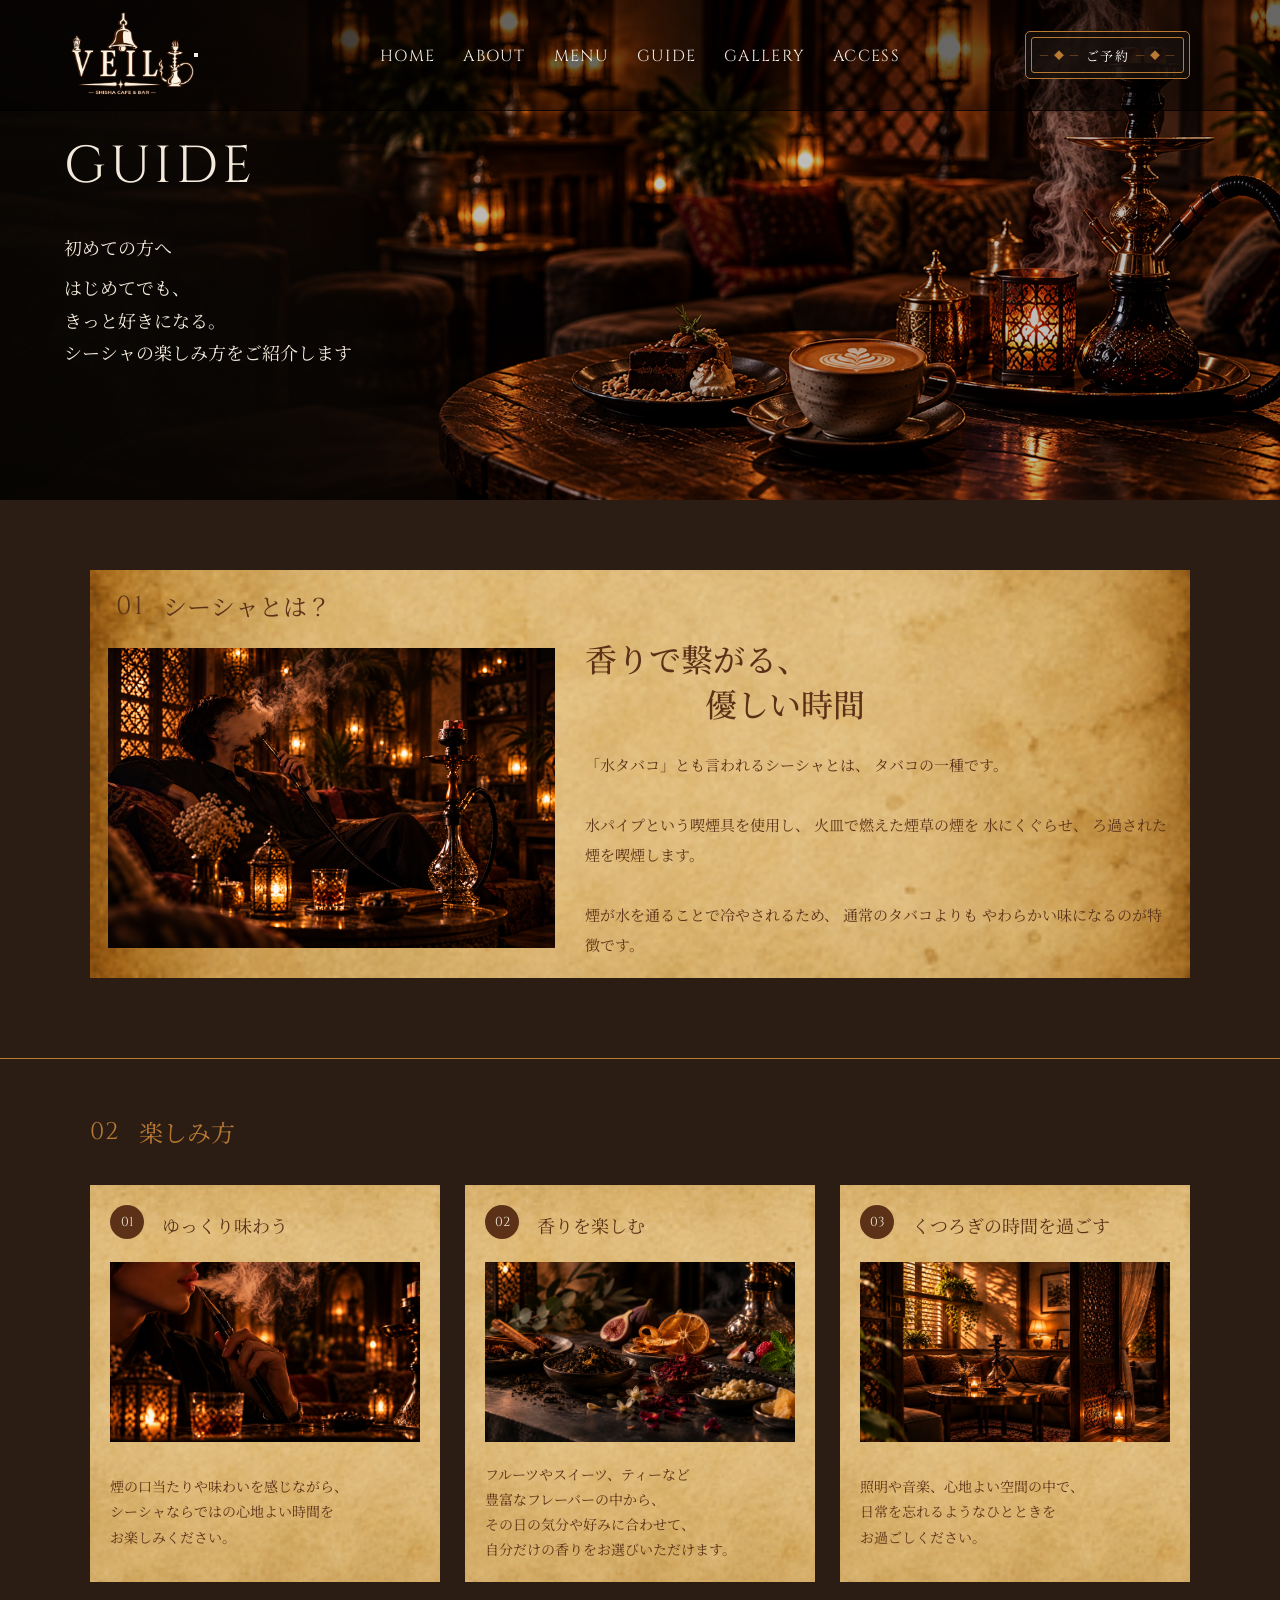
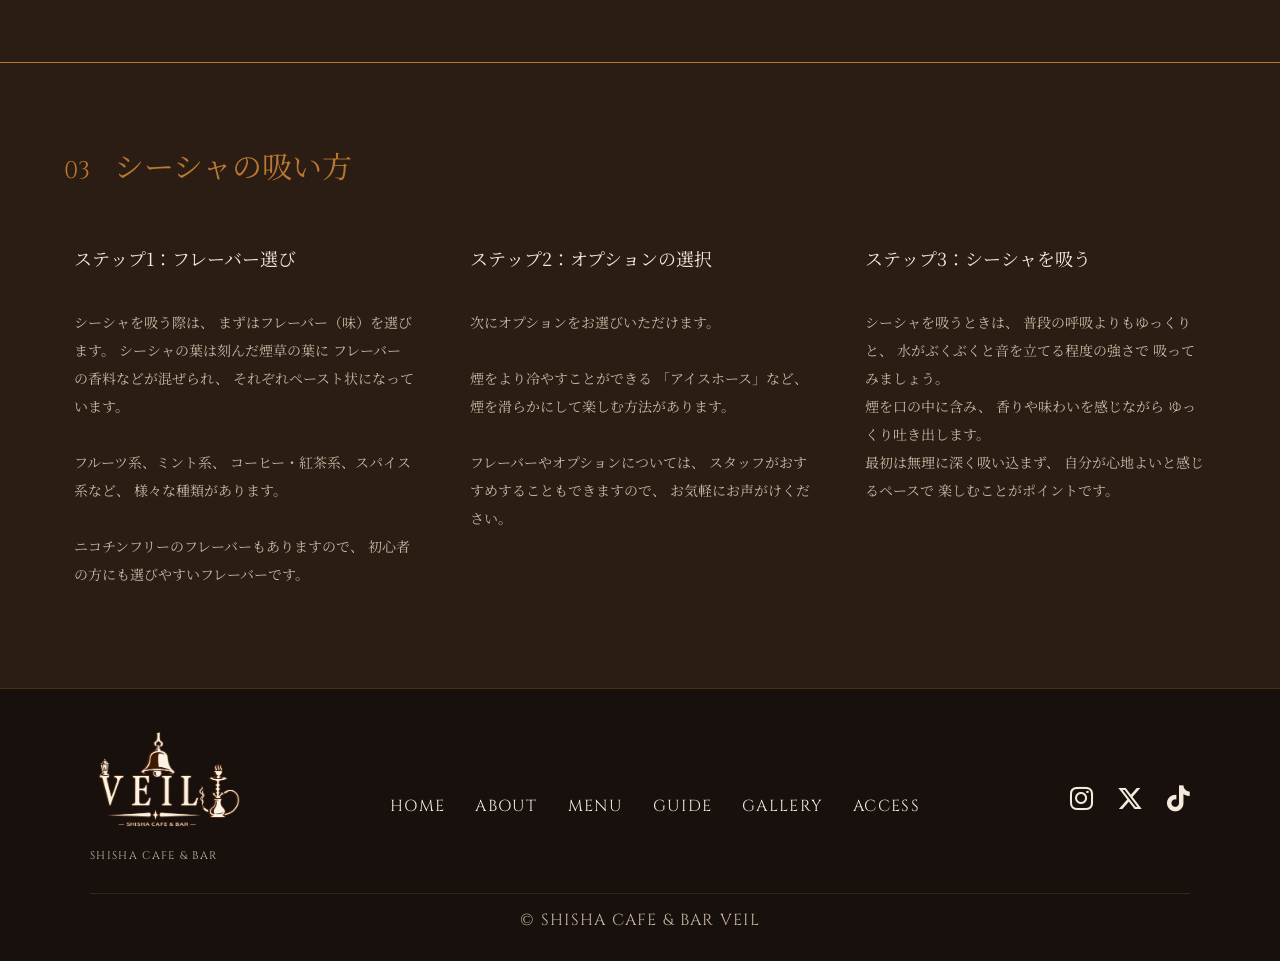
==== commit 0f8a2100: "VEILのコード編集" ====
--- a/guide.html
+++ b/guide.html
@@ -9,11 +9,6 @@
     <meta name="robots" content="noindex">
 
     <title>GUIDE | VEIL SHISHA CAFE & BAR</title>
-
-
-    <!-- =====================================================
-         Google Fonts
-    ====================================================== -->
 
     <link rel="preconnect" href="https://fonts.googleapis.com">
     <link rel="preconnect" href="https://fonts.gstatic.com" crossorigin>
@@ -23,16 +18,7 @@
         rel="stylesheet">
 
 
-    <!-- =====================================================
-         Font Awesome
-    ====================================================== -->
-
     <link rel="stylesheet" href="https://cdnjs.cloudflare.com/ajax/libs/font-awesome/6.7.2/css/all.min.css">
-
-
-    <!-- =====================================================
-         CSS
-    ====================================================== -->
 
     <link rel="stylesheet" href="css/reset.css">
     <link rel="stylesheet" href="css/common.css">
@@ -41,34 +27,16 @@
 
 </head>
 
-
 <body>
 
-
-    <!-- =====================================================
-         HEADER
-    ====================================================== -->
-
     <header class="header">
-
         <div class="header__inner">
-
-
-            <!-- Logo -->
-
             <a href="index.html" class="header__logo">
-
                 <img src="images/common/logo.png" alt="VEIL">
-
             </a>
 
-
-            <!-- PC Navigation -->
-
             <nav class="nav">
-
                 <ul class="nav__list">
-
                     <li>
                         <a href="index.html">
                             HOME
@@ -108,9 +76,6 @@
                 </ul>
 
             </nav>
-
-
-            <!-- Reservation -->
 
             <a href="#" class="reserve-button">
 
@@ -128,11 +93,6 @@
 
             </a>
 
-
-            <!-- =================================================
-                 SP Hamburger
-            ================================================== -->
-
             <button class="hamburger" type="button" aria-label="メニューを開く">
 
                 <span></span>
@@ -141,11 +101,6 @@
 
             </button>
 
-
-            <!-- =================================================
-                 SP Menu
-            ================================================== -->
-
             <div class="sp-menu">
 
                 <nav class="sp-menu__nav">
@@ -175,9 +130,6 @@
                     </a>
 
                 </nav>
-
-
-                <!-- SP Reservation -->
 
                 <a href="#" class="sp-menu__reserve">
 
@@ -199,100 +151,40 @@
 
     </header>
 
-
-
-    <!-- =====================================================
-         MAIN
-    ====================================================== -->
-
     <main class="guide-page">
-
-
-        <!-- =================================================
-             GUIDE HERO
-        ================================================== -->
-
         <section class="guide-page__hero">
-
             <div class="guide-page__hero-content">
-
                 <p class="guide-page__hero-title">
-
                     GUIDE
-
                 </p>
-
-
                 <div class="guide-page__hero-text">
-
                     <p>
                         初めての方へ
                     </p>
-
                     <p>
-
                         はじめてでも、<br>
                         きっと好きになる。<br>
                         シーシャの楽しみ方をご紹介します
-
                     </p>
-
-                </div>
-
-            </div>
-
+                </div>
+            </div>
         </section>
-
-
-
-        <!-- =================================================
-             01
-             シーシャとは？
-        ================================================== -->
-
         <section class="guide-page__section guide-page__section--01">
-
             <div class="guide-page__panel">
-
-
-                <!-- Heading -->
-
                 <div class="guide-page__heading js-fade">
-
                     <p class="guide-page__number">
                         01
                     </p>
-
                     <h2 class="guide-page__title">
                         シーシャとは？
                     </h2>
-
-                </div>
-
-
-                <!-- Body -->
-
+                </div>
                 <div class="guide-page__body">
-
-
-                    <!-- Image -->
-
                     <div class="guide-page__image js-fade-left">
-
                         <img src="images/guide/shisha.jpg" alt="シーシャとは">
-
                     </div>
-
-
-                    <!-- Content -->
-
                     <div class="guide-page__body-content js-fade-right">
-
-
-                        <!-- Lead -->
-
                         <div class="guide-page__lead">
-
                             <span>
                                 香りで繋がる、
                             </span>
@@ -304,211 +196,111 @@
                             </span>
 
                         </div>
-
-
-                        <!-- Text -->
-
                         <div class="guide-page__text">
 
                             <p>
-
                                 「水タバコ」とも言われるシーシャとは、
                                 タバコの一種です。
-
                                 <br><br>
-
                                 水パイプという喫煙具を使用し、
                                 火皿で燃えた煙草の煙を
                                 水にくぐらせ、
                                 ろ過された煙を喫煙します。
-
                                 <br><br>
-
                                 煙が水を通ることで冷やされるため、
                                 通常のタバコよりも
                                 やわらかい味になるのが特徴です。
-
                             </p>
-
                         </div>
-
                     </div>
-
-                </div>
-
-            </div>
-
+                </div>
+            </div>
         </section>
 
-
-
-        <!-- =================================================
-             02
-             楽しみ方
-        ================================================== -->
-
         <section class="guide-page__section guide-page__section--enjoy">
-
             <div class="guide-page__inner">
-
-
-                <!-- Heading -->
-
                 <div class="js-fade">
-
                     <p class="guide-page__number">
                         02
                     </p>
-
                     <h2 class="guide-page__title">
                         楽しみ方
                     </h2>
-
-                </div>
-
-
-                <!-- Cards -->
+                </div>
 
                 <div class="guide-page__cards">
-
-
-                    <!-- Card 01 -->
-
                     <article class="guide-page__card js-fade">
 
                         <p class="guide-page__card-number">
                             01
                         </p>
 
-
                         <div class="guide-page__card-image">
-
                             <img src="images/guide/enjoy01.jpg" alt="ゆっくり味わう">
-
                         </div>
 
-
                         <h3>
                             ゆっくり味わう
                         </h3>
 
-
-                        <p>
-
+                        <p>
                             煙の口当たりや味わいを感じながら、<br>
                             シーシャならではの心地よい時間を<br>
                             お楽しみください。
-
-                        </p>
-
-                    </article>
-
-
-
-                    <!-- Card 02 -->
+                        </p>
+                    </article>
 
                     <article class="guide-page__card js-fade">
-
                         <p class="guide-page__card-number">
                             02
                         </p>
-
-
                         <div class="guide-page__card-image">
-
                             <img src="images/guide/enjoy02.jpg" alt="香りを楽しむ">
-
                         </div>
 
-
                         <h3>
                             香りを楽しむ
                         </h3>
 
-
-                        <p>
-
+                        <p>
                             フルーツやスイーツ、ティーなど<br>
                             豊富なフレーバーの中から、<br>
                             その日の気分や好みに合わせて、<br>
                             自分だけの香りをお選びいただけます。
-
-                        </p>
-
-                    </article>
-
-
-
-                    <!-- Card 03 -->
+                        </p>
+                    </article>
 
                     <article class="guide-page__card js-fade">
-
                         <p class="guide-page__card-number">
                             03
                         </p>
-
-
                         <div class="guide-page__card-image">
-
                             <img src="images/guide/enjoy03.jpg" alt="くつろぎの時間">
-
                         </div>
 
-
                         <h3>
                             くつろぎの時間を過ごす
                         </h3>
 
-
-                        <p>
-
+                        <p>
                             照明や音楽、心地よい空間の中で、<br>
                             日常を忘れるようなひとときを<br>
                             お過ごしください。
-
-                        </p>
-
-                    </article>
-
-
-                </div>
-
-            </div>
-
+                        </p>
+                    </article>
+                </div>
+            </div>
         </section>
 
-
-
-        <!-- =================================================
-             03
-             シーシャの吸い方
-        ================================================== -->
-
         <section class="guide-page__howto">
-
             <div class="guide-page__inner">
-
-
-                <!-- Heading -->
-
                 <h2 class="guide-page__section-title js-fade">
-
                     <span>
                         03
                     </span>
-
                     シーシャの吸い方
-
                 </h2>
-
-
-                <!-- Steps -->
-
                 <div class="guide-page__steps">
-
-
-                    <!-- Step 01 -->
-
                     <article class="guide-page__step js-fade-left">
 
                         <h3>
@@ -516,31 +308,20 @@
                         </h3>
 
                         <p>
-
                             シーシャを吸う際は、
                             まずはフレーバー（味）を選びます。
                             シーシャの葉は刻んだ煙草の葉に
                             フレーバーの香料などが混ぜられ、
                             それぞれペースト状になっています。
-
                             <br><br>
-
                             フルーツ系、ミント系、
                             コーヒー・紅茶系、スパイス系など、
                             様々な種類があります。
-
                             <br><br>
-
                             ニコチンフリーのフレーバーもありますので、
                             初心者の方にも選びやすいフレーバーです。
-
-                        </p>
-
-                    </article>
-
-
-
-                    <!-- Step 02 -->
+                        </p>
+                    </article>
 
                     <article class="guide-page__step js-fade">
 
@@ -549,103 +330,56 @@
                         </h3>
 
                         <p>
-
                             次にオプションをお選びいただけます。
-
                             <br><br>
-
                             煙をより冷やすことができる
                             「アイスホース」など、
                             煙を滑らかにして楽しむ方法があります。
-
                             <br><br>
-
                             フレーバーやオプションについては、
                             スタッフがおすすめすることもできますので、
                             お気軽にお声がけください。
-
-                        </p>
-
-                    </article>
-
-
-
-                    <!-- Step 03 -->
+                        </p>
+                    </article>
 
                     <article class="guide-page__step js-fade-right">
-
                         <h3>
                             ステップ3：シーシャを吸う
                         </h3>
 
                         <p>
-
                             シーシャを吸うときは、
                             普段の呼吸よりもゆっくりと、
                             水がぶくぶくと音を立てる程度の強さで
                             吸ってみましょう。
-
-                            <br><br>
-
+                            <br>
                             煙を口の中に含み、
                             香りや味わいを感じながら
                             ゆっくり吐き出します。
-
-                            <br><br>
-
+                            <br>
                             最初は無理に深く吸い込まず、
                             自分が心地よいと感じるペースで
                             楽しむことがポイントです。
-
-                        </p>
-
-                    </article>
-
-
-                </div>
-
-            </div>
-
+                        </p>
+                    </article>
+                </div>
+            </div>
         </section>
-
-
     </main>
 
-
-
-    <!-- =====================================================
-         FOOTER
-    ====================================================== -->
-
     <footer class="footer">
-
         <div class="footer__inner">
-
-
-            <!-- Logo -->
-
             <div class="footer__logo">
-
                 <a href="index.html">
-
                     <img src="images/common/logo.png" alt="VEIL">
-
                 </a>
-
                 <p>
                     SHISHA CAFE & BAR
                 </p>
-
-            </div>
-
-
-
-            <!-- Navigation -->
+            </div>
 
             <nav class="footer__nav">
-
                 <ul>
-
                     <li>
                         <a href="index.html">
                             HOME
@@ -681,63 +415,32 @@
                             ACCESS
                         </a>
                     </li>
-
                 </ul>
-
             </nav>
 
-
-
-            <!-- SNS -->
-
             <div class="footer__sns">
-
                 <a href="#" aria-label="Instagram">
-
                     <i class="fa-brands fa-instagram"></i>
-
                 </a>
 
-
                 <a href="#" aria-label="X">
-
                     <i class="fa-brands fa-x-twitter"></i>
-
                 </a>
 
-
                 <a href="#" aria-label="TikTok">
-
                     <i class="fa-brands fa-tiktok"></i>
-
                 </a>
-
-            </div>
-
+            </div>
         </div>
 
-
-
-        <!-- Copyright -->
-
         <div class="footer__bottom">
-
             <p>
                 &copy; SHISHA CAFE & BAR VEIL
             </p>
-
         </div>
-
     </footer>
 
-
-
-    <!-- =====================================================
-         JavaScript
-    ====================================================== -->
-
     <script src="js/main.js"></script>
-
 </body>
 
 </html>
--- a/css/common.css
+++ b/css/common.css
@@ -5,17 +5,14 @@
     --color-gold: #b87932;
     --color-text: #f4eadc;
     --color-sub-text: #c8b8a6;
-
     --font-jp: "Noto Serif JP", serif;
     --font-en: "Cinzel", serif;
-
     --content-width: 1200px;
 }
 
 body {
     background-color: var(--color-bg);
     color: var(--color-text);
-
     font-family: var(--font-jp);
 }
 
--- a/css/style.css
+++ b/css/style.css
@@ -1,39 +1,19 @@
-/* =========================================================
-   VEIL
-   SHISHA CAFE & BAR
-   style.css
-========================================================= */
-
-
-/* =========================================================
-   Variables
-========================================================= */
-
 :root {
     --color-bg: #2b1c14;
     --color-bg-dark: #1c130f;
     --color-brown: #6b2f08;
     --color-gold: #b87932;
-
     --color-text: #f4eadc;
     --color-sub-text: #c9b8a4;
     --color-white: #f2ede6;
-
     --font-serif: "Noto Serif JP", serif;
     --font-jp: "Noto Serif JP", serif;
     --font-en: "Cinzel", serif;
-
     --content-width: 1200px;
-
     --transition-fast: 0.3s ease;
     --transition-normal: 0.6s ease;
     --transition-slow: 1s ease;
 }
-
-
-/* =========================================================
-   Reset
-========================================================= */
 
 * {
     margin: 0;
@@ -70,11 +50,6 @@
     scroll-margin-top: 80px;
 }
 
-
-/* =========================================================
-   HERO
-========================================================= */
-
 .hero {
     position: relative;
 
@@ -90,9 +65,6 @@
         heroZoom 12s ease-in-out infinite alternate;
 }
 
-
-/* HERO ゆっくりズーム */
-
 @keyframes heroZoom {
 
     from {
@@ -104,38 +76,22 @@
     }
 }
 
-
-/* HERO 暗幕 */
-
 .hero::before {
     content: "";
-
     position: absolute;
     inset: 0;
-
     background-color: rgba(0, 0, 0, 0.25);
-
     z-index: 0;
 }
-
-
-/* HERO CONTENT */
 
 .hero__content {
     position: absolute;
-
     top: 50%;
     right: 8%;
-
     transform: translateY(-50%);
-
     text-align: right;
-
     z-index: 2;
 }
-
-
-/* キャッチコピー */
 
 .hero__catch {
     font-family: var(--font-jp);
@@ -147,9 +103,6 @@
     color: var(--color-white);
 }
 
-
-/* 英字タイトル */
-
 .hero__sub {
     margin-top: 20px;
 
@@ -161,104 +114,38 @@
     color: var(--color-white);
 }
 
-
-/* =========================================================
-   HERO SMOKE
-========================================================= */
-
 .hero__smoke {
     position: absolute;
-
     left: 25%;
     bottom: 15%;
-
     width: 180px;
-
     z-index: 1;
-
     pointer-events: none;
-
     opacity: 0.4;
 }
 
 .hero__smoke img {
     width: 100%;
     height: auto;
-
     display: block;
-
-    animation:
-        smokeFloat 6s ease-in-out infinite;
-}
-
-
-/* 煙がゆっくり上昇 */
-
-@keyframes smokeFloat {
-
-    0% {
-        opacity: 0;
-
-        transform:
-            translateY(20px) translateX(0) scale(0.9);
-    }
-
-    25% {
-        opacity: 0.35;
-    }
-
-    50% {
-        opacity: 0.45;
-
-        transform:
-            translateY(-25px) translateX(10px) scale(1);
-    }
-
-    75% {
-        opacity: 0.25;
-
-        transform:
-            translateY(-55px) translateX(-5px) scale(1.05);
-    }
-
-    100% {
-        opacity: 0;
-
-        transform:
-            translateY(-90px) translateX(8px) scale(1.1);
-    }
-}
-
-
-/* =========================================================
-   HEADER
-========================================================= */
+    animation: smokeFloat 6s ease-in-out infinite;
+}
 
 .header {
     position: fixed;
-
     top: 0;
     left: 0;
-
     width: 100%;
-
     z-index: 100;
-
     background-color: rgba(0, 0, 0, 0.45);
-
-    border-bottom:
-        1px solid rgba(0, 0, 0, 0.7);
+    border-bottom: 1px solid rgba(0, 0, 0, 0.7);
 }
 
 .header__inner {
     width: min(var(--content-width), 90%);
-
     margin: 0 auto;
-
     padding: 10px 0;
-
     display: flex;
-
     align-items: center;
 }
 
@@ -270,122 +157,67 @@
     width: 100%;
 }
 
-
-/* =========================================================
-   PC NAVIGATION
-========================================================= */
-
 .nav {
     position: absolute;
-
     left: 50%;
-
     transform: translateX(-50%);
 }
 
 .nav__list {
     display: flex;
-
     align-items: center;
-
     gap: 28px;
 }
 
 .nav__list a {
     font-family: var(--font-en);
-
     font-size: 16px;
-
     letter-spacing: 0.08em;
-
     color: var(--color-white);
-
-    transition:
-        color var(--transition-fast);
+    transition: color var(--transition-fast);
 }
 
 .nav__list a:hover {
     color: var(--color-gold);
 }
 
-
-/* =========================================================
-   RESERVE BUTTON
-========================================================= */
-
 .reserve-button {
     position: absolute;
-
     right: 90px;
-
     padding: 10px 22px;
-
-    border:
-        1px solid var(--color-gold);
-
+    border: 1px solid var(--color-gold);
     color: #fff;
-
     font-family: var(--font-jp);
-
     font-size: 13px;
-
-    transition:
-        background-color var(--transition-fast),
-        color var(--transition-fast);
+    transition: background-color var(--transition-fast), color var(--transition-fast);
 }
 
 .reserve-button:hover {
     background-color: var(--color-gold);
-
     color: #fff;
 }
-
-
-/* =========================================================
-   COMMON SECTION TITLE
-========================================================= */
 
 .section-label {
     margin-bottom: 28px;
-
     font-family: var(--font-en);
-
     font-size: 64px;
-
     font-weight: 400;
-
     line-height: 1;
-
     letter-spacing: 0.08em;
-
     color: var(--color-text);
 }
-
-
-/* =========================================================
-   ABOUT
-========================================================= */
 
 .about {
     padding: 16px 0;
-
-    background-color:
-        var(--color-bg);
+    background-color: var(--color-bg);
 }
 
 .about__inner {
-    width:
-        min(var(--content-width), 90%);
-
+    width: min(var(--content-width), 90%);
     margin: 0 auto;
-
     display: grid;
-
-    grid-template-columns:
-        0.8fr 1.2fr;
-
+    grid-template-columns: 0.8fr 1.2fr;
     gap: 40px;
-
     align-items: center;
 }
 
@@ -395,13 +227,9 @@
 
 .about__title {
     margin-bottom: 30px;
-
     font-family: var(--font-jp);
-
     font-size: 32px;
-
     font-weight: 400;
-
     line-height: 1.8;
 }
 
@@ -411,69 +239,46 @@
 
 .about__text {
     font-size: 16px;
-
     line-height: 2;
-
-    color:
-        var(--color-sub-text);
+    color: var(--color-sub-text);
 }
 
 .about__image {
     position: relative;
-
     overflow: hidden;
 }
 
 .about__image img {
     width: 100%;
-
     height: 450px;
-
     object-fit: cover;
 }
-
-
-/* =========================================================
-   FEATURE
-========================================================= */
 
 .feature {
     padding: 60px 0;
-
-    background-color:
-        var(--color-bg-dark);
+    background-color: var(--color-bg-dark);
 }
 
 .feature__inner {
-    width:
-        min(var(--content-width), 90%);
-
+    width: min(var(--content-width), 90%);
     margin: 0 auto;
 }
 
 .feature .section-label {
     margin-bottom: 30px;
-
     font-size: 64px;
-
     letter-spacing: 0.05em;
 }
 
 .feature__list {
     display: grid;
-
-    grid-template-columns:
-        repeat(3, 1fr);
-
+    grid-template-columns: repeat(3, 1fr);
     gap: 24px;
 }
 
 .feature__item {
-    border:
-        1px solid rgba(184, 121, 50, 0.5);
-
-    background-color:
-        #2b1b13;
+    border: 1px solid rgba(184, 121, 50, 0.5);
+    background-color: #2b1b13;
 }
 
 .feature__image {
@@ -482,178 +287,103 @@
 
 .feature__image img {
     width: 100%;
-
     height: 190px;
-
     object-fit: cover;
-
-    transition:
-        transform 0.4s ease;
+    transition: transform 0.4s ease;
 }
 
 .feature__item:hover .feature__image img {
     transform: scale(1.05);
 }
 
-
-/* FEATURE BODY */
-
 .feature__body {
     position: relative;
-
     height: 180px;
-
-    padding:
-        18px 16px 20px;
-
+    padding: 18px 16px 20px;
     overflow: hidden;
 }
-
-
-/* テクスチャ */
 
 .feature__body::before {
     content: "";
-
     position: absolute;
-
     inset: 0;
-
-    background-image:
-        url("../images/common/texture.png");
-
+    background-image: url("../images/common/texture.png");
     background-size: cover;
-
     background-position: center;
-
     opacity: 0.3;
-
     z-index: 0;
-
     pointer-events: none;
 }
-
-
-/* FEATURE TITLE */
 
 .feature__title {
     position: relative;
-
     z-index: 1;
-
     margin: 0;
-
-    font-family:
-        var(--font-jp);
-
+    font-family: var(--font-jp);
     font-size: 20px;
-
     font-weight: 400;
-
     line-height: 1.6;
-
-    color:
-        var(--color-text);
+    color: var(--color-text);
 }
 
 .feature__title span {
     color: var(--color-gold);
 }
 
-
-/* FEATURE TEXT */
-
 .feature__text {
     position: relative;
-
     z-index: 1;
-
     margin-top: 10px;
-
     font-size: 16px;
-
     line-height: 1.8;
-
-    color:
-        var(--color-sub-text);
-}
-
-
-/* =========================================================
-   MENU
-========================================================= */
+    color: var(--color-sub-text);
+}
 
 .menu {
     padding: 60px 0;
-
-    background-color:
-        var(--color-bg);
+    background-color: var(--color-bg);
 }
 
 .menu__inner {
-    width:
-        min(var(--content-width), 90%);
-
+    width: min(var(--content-width), 90%);
     margin: 0 auto;
 }
 
 .menu__heading {
     display: flex;
-
     align-items: end;
-
     justify-content: space-between;
-
     margin-bottom: 35px;
 }
 
 .menu__category {
     margin-top: 8px;
-
     font-size: 32px;
-
-    color:
-        var(--color-sub-text);
+    color: var(--color-sub-text);
 }
 
 .menu__button {
-    padding:
-        15px 90px;
-
-    border:
-        1px solid var(--color-gold);
-
-    font-family:
-        var(--font-en);
-
+    padding: 15px 90px;
+    border: 1px solid var(--color-gold);
+    font-family: var(--font-en);
     font-size: 16px;
-
     letter-spacing: 0.08em;
-
-    transition:
-        background-color var(--transition-fast);
+    transition: background-color var(--transition-fast);
 }
 
 .menu__button:hover {
-    background-color:
-        var(--color-gold);
+    background-color: var(--color-gold);
 }
 
 .menu__list {
     display: grid;
-
-    grid-template-columns:
-        repeat(3, 1fr);
-
+    grid-template-columns: repeat(3, 1fr);
     gap: 30px;
 }
 
 .menu__item {
-    border:
-        1px solid rgba(184, 121, 50, 0.7);
-
-    background-color:
-        #2b1b13;
+    border: 1px solid rgba(184, 121, 50, 0.7);
+    background-color: #2b1b13;
 }
 
 .menu__image {
@@ -662,138 +392,83 @@
 
 .menu__image img {
     width: 100%;
-
     height: 220px;
-
     object-fit: cover;
-
-    transition:
-        transform 0.4s ease;
+    transition: transform 0.4s ease;
 }
 
 .menu__item:hover .menu__image img {
     transform: scale(1.05);
 }
 
-
-/* MENU INFO */
-
 .menu__info {
     position: relative;
-
     min-height: 120px;
-
     padding: 20px 16px;
-
     overflow: hidden;
 }
 
 .menu__info::before {
     content: "";
-
     position: absolute;
-
     inset: 0;
-
-    background-image:
-        url("../images/common/texture.png");
-
+    background-image: url("../images/common/texture.png");
     background-size: cover;
-
     background-position: center;
-
     opacity: 0.3;
-
     z-index: 0;
-
     pointer-events: none;
 }
 
 .menu__info-top {
     position: relative;
-
     z-index: 1;
-
     display: flex;
-
     align-items: center;
-
     justify-content: space-between;
 }
 
 .menu__info h3 {
-    font-family:
-        var(--font-en);
-
+    font-family: var(--font-en);
     font-size: 24px;
-
     font-weight: 400;
-
     letter-spacing: 0.08em;
 }
 
 .menu__info p {
     position: relative;
-
     z-index: 1;
-
     margin-top: 4px;
-
     font-size: 16px;
-
-    color:
-        var(--color-sub-text);
+    color: var(--color-sub-text);
 }
 
 .menu__info span {
     display: block;
-
     margin-top: 0;
-
-    font-family:
-        var(--font-en);
-
+    font-family: var(--font-en);
     font-size: 24px;
-
-    color:
-        var(--color-gold);
-}
-
-
-/* =========================================================
-   GUIDE
-========================================================= */
+    color: var(--color-gold);
+}
 
 .guide {
     padding: 60px 0;
-
-    background-color:
-        var(--color-bg-dark);
+    background-color: var(--color-bg-dark);
 }
 
 .guide__inner {
-    width:
-        min(var(--content-width), 90%);
-
+    width: min(var(--content-width), 90%);
     margin: 0 auto;
-
     display: grid;
-
-    grid-template-columns:
-        0.8fr 1.3fr 0.8fr;
-
+    grid-template-columns: 0.8fr 1.3fr 0.8fr;
     gap: 32px;
-
     align-items: center;
 }
 
 .guide .section-label {
     grid-column: 1 / -1;
-
     margin-bottom: 0;
-
     font-size: 64px;
-
     letter-spacing: 0.05em;
 }
 
@@ -803,13 +478,9 @@
 
 .guide__image img {
     width: 100%;
-
     height: 400px;
-
     object-fit: cover;
-
-    transition:
-        transform 0.5s ease;
+    transition: transform 0.5s ease;
 }
 
 .guide__image:hover img {
@@ -822,82 +493,48 @@
 
 .guide__title {
     margin-top: 25px;
-
-    font-family:
-        var(--font-jp);
-
+    font-family: var(--font-jp);
     font-size: 28px;
-
     font-weight: 400;
-
     line-height: 1.8;
-
-    color:
-        var(--color-gold);
+    color: var(--color-gold);
 }
 
 .guide__text {
     margin-top: 25px;
-
     font-size: 14px;
-
     line-height: 2;
-
-    color:
-        var(--color-sub-text);
+    color: var(--color-sub-text);
 }
 
 .guide__button {
     display: inline-block;
-
     margin-top: 30px;
-
-    padding:
-        12px 30px;
-
-    border:
-        1px solid var(--color-gold);
-
+    padding: 12px 30px;
+    border: 1px solid var(--color-gold);
     font-size: 12px;
-
-    transition:
-        background-color var(--transition-fast);
+    transition: background-color var(--transition-fast);
 }
 
 .guide__button:hover {
-    background-color:
-        var(--color-gold);
+    background-color: var(--color-gold);
 }
 
 .guide__menu {
-    border:
-        1px solid var(--color-gold);
-
-    background-color:
-        rgba(35, 19, 11, 0.8);
+    border: 1px solid var(--color-gold);
+
+    background-color: rgba(35, 19, 11, 0.8);
 }
 
 .guide__menu a {
     display: block;
-
-    padding:
-        18px 15px;
-
+    padding: 18px 15px;
     text-align: center;
-
-    font-family:
-        var(--font-jp);
-
+    font-family: var(--font-jp);
     font-size: 13px;
-
-    color:
-        var(--color-text);
-
-    border-bottom:
-        1px solid var(--color-gold);
-
-    transition:
-        background-color var(--transition-fast);
+    color: var(--color-text);
+    border-bottom: 1px solid var(--color-gold);
+    transition: background-color var(--transition-fast);
 }
 
 .guide__menu a:last-child {
@@ -905,79 +542,46 @@
 }
 
 .guide__menu a:hover {
-    background-color:
-        rgba(184, 121, 50, 0.15);
-}
-
-
-/* =========================================================
-   GALLERY
-========================================================= */
+    background-color: rgba(184, 121, 50, 0.15);
+}
 
 .gallery {
     padding: 80px 0;
-
-    background-color:
-        var(--color-bg);
+    background-color: var(--color-bg);
 }
 
 .gallery__inner {
-    width:
-        min(var(--content-width), 90%);
-
+    width: min(var(--content-width), 90%);
     margin: 0 auto;
 }
 
 .gallery__heading {
     margin-bottom: 35px;
-
     display: flex;
-
     align-items: center;
-
     justify-content: space-between;
 }
 
 .gallery__more {
-    padding:
-        15px 90px;
-
-    border:
-        1px solid var(--color-gold);
-
-    background-color:
-        transparent;
-
-    color:
-        var(--color-text);
-
-    font-family:
-        var(--font-en);
-
+    padding: 15px 90px;
+    border: 1px solid var(--color-gold);
+
+    background-color: transparent;
+    color: var(--color-text);
+    font-family: var(--font-en);
     font-size: 13px;
-
     letter-spacing: 0.08em;
-
     cursor: pointer;
-
-    transition:
-        background-color var(--transition-fast);
+    transition: background-color var(--transition-fast);
 }
 
 .gallery__more:hover {
-    background-color:
-        var(--color-gold);
-}
-
-
-/* Gallery Preview */
+    background-color: var(--color-gold);
+}
 
 .gallery__list {
     display: grid;
-
-    grid-template-columns:
-        repeat(4, 1fr);
-
+    grid-template-columns: repeat(4, 1fr);
     gap: 32px;
 }
 
@@ -987,13 +591,9 @@
 
 .gallery__item img {
     width: 100%;
-
     height: 270px;
-
     object-fit: cover;
-
-    transition:
-        transform 0.4s ease;
+    transition: transform 0.4s ease;
 }
 
 .gallery__item:hover img {
@@ -1004,26 +604,13 @@
     display: none;
 }
 
-
-/* =========================================================
-   GALLERY MODAL
-========================================================= */
-
 .gallery-modal {
     position: fixed;
-
     inset: 0;
-
     z-index: 999;
-
     display: none;
-
-    padding:
-        60px 20px;
-
-    background-color:
-        rgba(15, 9, 6, 0.96);
-
+    padding: 60px 20px;
+    background-color: rgba(15, 9, 6, 0.96);
     overflow-y: auto;
 }
 
@@ -1033,55 +620,34 @@
 
 .gallery-modal__content {
     position: relative;
-
-    width:
-        min(1100px, 100%);
-
+    width: min(1100px, 100%);
     margin: 0 auto;
 }
 
 .gallery-modal__close {
     position: fixed;
-
     top: 25px;
     right: 35px;
-
     width: 45px;
     height: 45px;
-
-    border:
-        1px solid var(--color-gold);
-
-    background-color:
-        #21150f;
-
-    color:
-        var(--color-text);
-
+    border: 1px solid var(--color-gold);
+    background-color: #21150f;
+    color: var(--color-text);
     font-size: 28px;
-
     line-height: 1;
-
     cursor: pointer;
 }
 
 .gallery-modal__title {
     margin-bottom: 35px;
-
-    font-family:
-        var(--font-en);
-
+    font-family: var(--font-en);
     font-size: 36px;
-
     letter-spacing: 0.08em;
 }
 
 .gallery-modal__list {
     display: grid;
-
-    grid-template-columns:
-        repeat(3, 1fr);
-
+    grid-template-columns: repeat(3, 1fr);
     gap: 20px;
 }
 
@@ -1091,37 +657,21 @@
 
 .gallery-modal__item img {
     width: 100%;
-
     height: 280px;
-
     object-fit: cover;
 }
-
-
-/* =========================================================
-   ACCESS
-========================================================= */
 
 .access {
     padding: 80px 0;
-
-    background-color:
-        var(--color-bg-dark);
+    background-color: var(--color-bg-dark);
 }
 
 .access__inner {
-    width:
-        min(var(--content-width), 90%);
-
+    width: min(var(--content-width), 90%);
     margin: 0 auto;
-
     display: grid;
-
-    grid-template-columns:
-        1fr 1.2fr 0.8fr;
-
+    grid-template-columns: 1fr 1.2fr 0.8fr;
     gap: 30px;
-
     align-items: center;
 }
 
@@ -1131,53 +681,34 @@
 
 .access__title {
     margin-top: 25px;
-
-    font-family:
-        var(--font-en);
-
+    font-family: var(--font-en);
     font-size: 20px;
-
     font-weight: 400;
-
     letter-spacing: 0.08em;
 }
 
 .access__info {
     margin-top: 25px;
-
     font-size: 13px;
-
     line-height: 2;
-
-    color:
-        var(--color-sub-text);
+    color: var(--color-sub-text);
 }
 
 .access__info p+p {
     margin-top: 15px;
 }
 
-
-/* MAP */
-
 .access__map {
     width: 100%;
-
     height: 280px;
 }
 
 .access__map iframe {
     width: 100%;
-
     height: 100%;
-
     display: block;
-
     border: 0;
 }
-
-
-/* ACCESS IMAGE */
 
 .access__image {
     overflow: hidden;
@@ -1185,45 +716,26 @@
 
 .access__image img {
     width: 100%;
-
     height: 280px;
-
     object-fit: cover;
-
-    transition:
-        transform 0.5s ease;
+    transition: transform 0.5s ease;
 }
 
 .access__image:hover img {
     transform: scale(1.03);
 }
 
-
-/* =========================================================
-   FOOTER
-========================================================= */
-
 .footer {
-    padding:
-        40px 0 30px;
-
-    background-color:
-        #17100c;
-
-    border-top:
-        1px solid rgba(184, 121, 50, 0.3);
+    padding: 40px 0 30px;
+    background-color: #17100c;
+    border-top: 1px solid rgba(184, 121, 50, 0.3);
 }
 
 .footer__inner {
-    width:
-        min(1100px, 90%);
-
+    width: min(1100px, 90%);
     margin: 0 auto;
-
     display: flex;
-
     justify-content: space-between;
-
     align-items: center;
 }
 
@@ -1233,175 +745,96 @@
 
 .footer__logo p {
     margin-top: 15px;
-
-    font-family:
-        var(--font-en);
-
+    font-family: var(--font-en);
     font-size: 11px;
-
     letter-spacing: 0.12em;
-
-    color:
-        var(--color-sub-text);
+    color: var(--color-sub-text);
 }
 
 .footer__nav ul {
     display: flex;
-
     gap: 30px;
 }
 
 .footer__nav a {
-    font-family:
-        var(--font-en);
-
+    font-family: var(--font-en);
     font-size: 16px;
-
     letter-spacing: 0.08em;
-
-    color:
-        var(--color-text);
-
-    transition:
-        color var(--transition-fast);
+    color: var(--color-text);
+    transition: color var(--transition-fast);
 }
 
 .footer__nav a:hover {
-    color:
-        var(--color-gold);
+    color: var(--color-gold);
 }
 
 .footer__bottom {
-    width:
-        min(1100px, 90%);
-
-    margin:
-        30px auto 0;
-
+    width: min(1100px, 90%);
+    margin: 30px auto 0;
     padding-top: 15px;
-
-    border-top:
-        1px solid rgba(184, 121, 50, 0.2);
-
+    border-top: 1px solid rgba(184, 121, 50, 0.2);
     text-align: center;
 }
 
 .footer__bottom p {
-    font-family:
-        var(--font-en);
-
+    font-family: var(--font-en);
     font-size: 16px;
-
     letter-spacing: 0.08em;
-
-    color:
-        var(--color-sub-text);
+    color: var(--color-sub-text);
 }
 
 .footer__sns {
     display: flex;
-
     align-items: center;
-
     gap: 24px;
 }
 
 .footer__sns a {
-    color:
-        var(--color-text);
-
+    color: var(--color-text);
     font-size: 26px;
-
-    transition:
-        color var(--transition-fast);
+    transition: color var(--transition-fast);
 }
 
 .footer__sns a:hover {
-    color:
-        var(--color-gold);
-}
-
-
-/* =========================================================
-   SP MENU
-========================================================= */
+    color: var(--color-gold);
+}
 
 .sp-menu {
     display: none;
 }
 
-
-/* =========================================================
-   SCROLL ANIMATION
-========================================================= */
-
-
-/* 下から */
-
 .js-fade {
     opacity: 0;
-
-    transform:
-        translateY(50px);
-
-    transition:
-        opacity 1s ease,
-        transform 1s ease;
+    transform: translateY(50px);
+    transition: opacity 1s ease, transform 1s ease;
 }
 
 .js-fade.is-visible {
     opacity: 1;
-
-    transform:
-        translateY(0);
-}
-
-
-/* 左から */
+    transform: translateY(0);
+}
 
 .js-fade-left {
     opacity: 0;
-
-    transform:
-        translateX(-50px);
-
-    transition:
-        opacity 1s ease,
-        transform 1s ease;
+    transform: translateX(-50px);
+    transition: opacity 1s ease, transform 1s ease;
 }
 
 .js-fade-left.is-visible {
     opacity: 1;
-
-    transform:
-        translateX(0);
-}
-
-
-/* 右から */
+    transform: translateX(0);
+}
 
 .js-fade-right {
     opacity: 0;
-
-    transform:
-        translateX(50px);
-
-    transition:
-        opacity 1s ease,
-        transform 1s ease;
+    transform: translateX(50px);
+    transition: opacity 1s ease, transform 1s ease;
 }
 
 .js-fade-right.is-visible {
     opacity: 1;
-
-    transform:
-        translateX(0);
-}
-
-
-/* =========================================================
-   SCROLL ANIMATION DELAY
-========================================================= */
+    transform: translateX(0);
+}
 
 .feature__item.js-fade:nth-child(1),
 .menu__item.js-fade:nth-child(1) {
@@ -1435,17 +868,7 @@
     transition-delay: 0.36s;
 }
 
-
-/* =========================================================
-   SP
-========================================================= */
-
 @media screen and (max-width: 768px) {
-
-
-    /* =====================================================
-       HEADER
-    ===================================================== */
 
     .header__logo {
         width: 80px;
@@ -1463,196 +886,109 @@
         display: none !important;
     }
 
-
-    /* =====================================================
-       HAMBURGER
-    ===================================================== */
-
     .hamburger {
         position: absolute;
-
         top: 18px;
         right: 20px;
-
         display: flex;
-
         width: 42px;
         height: 42px;
-
         padding: 8px 5px;
-
         flex-direction: column;
-
         justify-content: center;
-
         gap: 6px;
-
         border: none;
-
         background: transparent;
-
         cursor: pointer;
-
         z-index: 110;
     }
 
     .hamburger span {
         display: block;
-
         width: 100%;
         height: 2px;
-
-        background-color:
-            var(--color-white);
-    }
-
-
-    /* =====================================================
-       SP MENU
-    ===================================================== */
+        background-color: var(--color-white);
+    }
 
     .sp-menu {
         position: fixed;
-
         top: 0;
         right: 0;
-
         width: 50%;
         height: 100vh;
-
-        padding:
-            100px 30px 40px;
-
+        padding: 100px 30px 40px;
         display: flex;
-
         flex-direction: column;
-
         align-items: center;
-
-        background-color:
-            rgba(28, 19, 15, 0.98);
-
+        background-color: rgba(28, 19, 15, 0.98);
         z-index: 105;
-
-        transform:
-            translateX(100%);
-
+        transform: translateX(100%);
         opacity: 0;
-
-        transition:
-            transform 0.4s ease,
-            opacity 0.4s ease;
-
+        transition: transform 0.4s ease, opacity 0.4s ease;
         pointer-events: none;
     }
 
     .sp-menu.is-open {
-        transform:
-            translateX(0);
-
+        transform: translateX(0);
         opacity: 1;
-
         pointer-events: auto;
     }
 
     .sp-menu__nav {
         display: flex;
-
         flex-direction: column;
-
         align-items: center;
-
         gap: 28px;
     }
 
     .sp-menu__nav a {
-        font-family:
-            var(--font-en);
-
+        font-family: var(--font-en);
         font-size: 18px;
-
         letter-spacing: 0.08em;
     }
-
-
-    /* =====================================================
-       SP RESERVE
-    ===================================================== */
 
     .sp-menu__reserve {
         position: relative;
-
         width: 180px;
         min-width: 180px;
-
         margin-top: 40px;
-
-        padding:
-            12px 10px;
-
-        border:
-            1px solid var(--color-gold);
-
+        padding: 12px 10px;
+        border: 1px solid var(--color-gold);
         color: #fff;
-
-        font-family:
-            var(--font-jp);
-
+        font-family: var(--font-jp);
         font-size: 13px;
-
         letter-spacing: 0.05em;
-
         display: flex;
-
         align-items: center;
-
         justify-content: center;
-
         gap: 4px;
-
         white-space: nowrap;
-
         box-sizing: border-box;
-
-        transition:
-            background-color var(--transition-fast);
+        transition: background-color var(--transition-fast);
     }
 
     .sp-menu__reserve span {
         flex-shrink: 0;
-
         white-space: nowrap;
     }
 
     .sp-menu__reserve::before {
         content: "";
-
         position: absolute;
-
         top: 4px;
         right: 4px;
         bottom: 4px;
         left: 4px;
-
-        border:
-            1px solid var(--color-gold);
-
+        border: 1px solid var(--color-gold);
         pointer-events: none;
     }
 
     .sp-menu__reserve:hover {
-        background-color:
-            var(--color-gold);
-    }
-
-
-    /* =====================================================
-       HERO
-    ===================================================== */
+        background-color: var(--color-gold);
+    }
 
     .hero {
         min-height: 580px;
-
         background-position: center;
     }
 
@@ -1660,59 +996,36 @@
         top: 50%;
         left: 50%;
         right: auto;
-
         width: 90%;
-
-        transform:
-            translate(-50%, -50%);
-
+        transform: translate(-50%, -50%);
         text-align: center;
     }
 
     .hero__catch {
         font-size: 42px;
-
         line-height: 1.8;
     }
 
     .hero__sub {
         margin-top: 18px;
-
         font-size: 24px;
-
         letter-spacing: 0.1em;
     }
-
-
-    /* =====================================================
-       COMMON SECTION TITLE
-    ===================================================== */
 
     .section-label {
         font-size: 42px;
-
         line-height: 1;
-
         letter-spacing: 0.05em;
     }
 
-
-    /* =====================================================
-       ABOUT
-    ===================================================== */
-
     .about {
-        padding:
-            45px 0 70px;
+        padding: 45px 0 70px;
     }
 
     .about__inner {
         width: 100%;
-
         display: flex;
-
         flex-direction: column;
-
         gap: 0;
     }
 
@@ -1722,201 +1035,138 @@
 
     .about .section-label {
         order: 1;
-
         width: 90%;
-
-        margin:
-            0 auto 55px;
-
+        margin: 0 auto 55px;
         font-size: 42px;
-
         text-align: left;
     }
 
     .about__title {
         order: 2;
-
         width: 80%;
-
-        margin:
-            0 auto 28px;
-
+        margin: 0 auto 28px;
         font-size: 30px;
-
         line-height: 1.8;
-
         text-align: left;
     }
 
     .about__title span {
         display: inline-block;
-
         margin-left: 35px;
     }
 
     .about__image {
         order: 3;
-
         width: 90%;
-
-        margin:
-            0 auto 65px;
+        margin: 0 auto 65px;
     }
 
     .about__image img {
         width: 100%;
-
         height: 225px;
-
         object-fit: cover;
     }
 
     .about__text {
         order: 4;
-
         width: 86%;
-
-        margin:
-            0 auto;
-
+        margin: 0 auto;
         font-size: 18px;
-
         line-height: 1.85;
-
         text-align: center;
     }
 
-
-    /* =====================================================
-       FEATURE
-    ===================================================== */
-
     .feature {
-        padding:
-            55px 0 70px;
+        padding: 55px 0 70px;
     }
 
     .feature__inner {
         width: 90%;
-
         margin: 0 auto;
     }
 
     .feature .section-label {
         margin-bottom: 40px;
-
         font-size: 44px;
-
         text-align: left;
     }
 
     .feature__list {
         display: flex;
-
         flex-direction: column;
-
         gap: 50px;
     }
 
     .feature__item {
         display: flex;
-
-        width: 100%;
-
+        width: 100%;
         min-height: 125px;
     }
 
     .feature__image {
         width: 38%;
-
         flex-shrink: 0;
     }
 
     .feature__image img {
         width: 100%;
-
         height: 120px;
-
         object-fit: cover;
     }
 
     .feature__body {
         width: 62%;
-
         height: 120px;
-
         min-height: 0;
-
-        padding:
-            12px 15px;
+        padding: 12px 15px;
     }
 
     .feature__title {
         font-size: 17px;
-
         line-height: 1.5;
     }
 
     .feature__text {
         margin-top: 6px;
-
         font-size: 12px;
-
         line-height: 1.6;
     }
 
-
-    /* =====================================================
-       MENU
-    ===================================================== */
-
     .menu {
-        padding:
-            50px 0 60px;
+        padding: 50px 0 60px;
     }
 
     .menu__inner {
         width: 90%;
-
         margin: 0 auto;
     }
 
     .menu__heading {
         display: block;
-
         margin-bottom: 30px;
     }
 
     .menu .section-label {
         margin-bottom: 15px;
-
         font-size: 42px;
-
         text-align: left;
     }
 
     .menu__category {
         margin-top: 0;
-
         font-size: 22px;
     }
 
     .menu__button {
         display: inline-block;
-
         margin-top: 20px;
-
-        padding:
-            12px 45px;
-
+        padding: 12px 45px;
         font-size: 16px;
     }
 
     .menu__list {
         display: flex;
-
         flex-direction: column;
-
         gap: 30px;
     }
 
@@ -1926,17 +1176,13 @@
 
     .menu__image img {
         width: 100%;
-
         height: 220px;
-
         object-fit: cover;
     }
 
     .menu__info {
         min-height: 150px;
-
-        padding:
-            22px 20px 24px;
+        padding: 22px 20px 24px;
     }
 
     .menu__info-top {
@@ -1954,239 +1200,144 @@
 
     .menu__info p {
         margin-top: 5px;
-
         padding-left: 25px;
-
         font-size: 14px;
     }
 
-
-    /* =====================================================
-       GUIDE
-    ===================================================== */
-
     .guide {
-        padding:
-            50px 0 70px;
-
+        padding: 50px 0 70px;
         overflow: hidden;
     }
 
     .guide__inner {
         width: 90%;
-
         margin: 0 auto;
-
         display: grid;
-
-        grid-template-columns:
-            40% minmax(0, 1fr);
-
+        grid-template-columns: 40% minmax(0, 1fr);
         column-gap: 20px;
-
         row-gap: 0;
-
         align-items: start;
     }
 
     .guide .section-label {
-        grid-column:
-            1 / -1;
-
-        margin:
-            0 0 30px;
-
+        grid-column: 1 / -1;
+        margin: 0 0 30px;
         font-size: 42px;
-
         text-align: left;
     }
 
     .guide__image {
         width: 100%;
-
         min-width: 0;
     }
 
     .guide__image img {
         width: 100%;
-
         height: 320px;
-
         object-fit: cover;
     }
 
     .guide__content {
         width: 100%;
-
         min-width: 0;
-
         padding: 0;
     }
 
     .guide__title {
         margin: 0;
-
         font-size: 23px;
-
         line-height: 1.7;
-
-        color:
-            var(--color-text);
+        color: var(--color-text);
     }
 
     .guide__text {
         margin-top: 25px;
-
         font-size: 14px;
-
         line-height: 1.8;
-
-        color:
-            var(--color-text);
-
-        overflow-wrap:
-            break-word;
+        color: var(--color-text);
+        overflow-wrap: break-word;
     }
 
     .guide__button {
-        grid-column:
-            1 / -1;
-
-        justify-self:
-            center;
-
+        grid-column: 1 / -1;
+        justify-self: center;
         display: block;
-
         width: 75%;
-
         max-width: 360px;
-
-        margin:
-            20px auto 0;
-
-        padding:
-            10px 15px;
-
+        margin: 20px auto 0;
+        padding: 10px 15px;
         text-align: center;
-
         font-size: 20px;
-
         white-space: nowrap;
     }
 
     .guide__menu {
-        grid-column:
-            1 / -1;
-
+        grid-column: 1 / -1;
         width: 85%;
-
-        margin:
-            25px auto 0;
+        margin: 25px auto 0;
     }
 
     .guide__menu a {
         position: relative;
-
         display: block;
-
-        padding:
-            27px 15px;
-
+        padding: 27px 15px;
         text-align: center;
-
         font-size: 23px;
-
         border-bottom: none;
     }
 
     .guide__menu a:not(:last-child)::after {
         content: "";
-
         position: absolute;
-
         left: 8%;
         right: 8%;
         bottom: 0;
-
         height: 1px;
-
-        background-color:
-            var(--color-gold);
-    }
-
-
-    /* =====================================================
-       GALLERY
-    ===================================================== */
+        background-color: var(--color-gold);
+    }
 
     .gallery {
-        padding:
-            50px 0 60px;
-
+        padding: 50px 0 60px;
         overflow: hidden;
     }
 
     .gallery__inner {
         width: 100%;
-
         margin: 0 auto;
     }
 
     .gallery__heading {
         width: 90%;
-
-        margin:
-            0 auto 35px;
-
+        margin: 0 auto 35px;
         display: flex;
-
         align-items: center;
-
         justify-content: space-between;
     }
 
     .gallery .section-label {
         margin: 0;
-
         font-size: 42px;
     }
 
     .gallery__more {
-        padding:
-            12px 25px;
-
+        padding: 12px 25px;
         font-size: 13px;
-
         white-space: nowrap;
     }
-
-
-    /* =====================================================
-       GALLERY SLIDER
-    ===================================================== */
 
     .gallery__slider {
         position: relative;
-
         width: 100%;
     }
 
     .gallery__list {
         display: flex;
-
         gap: 18px;
-
-        width: 100%;
-
+        width: 100%;
         overflow-x: auto;
-
-        padding:
-            0 10%;
-
+        padding: 0 10%;
         scroll-behavior: smooth;
-
         scrollbar-width: none;
-
         -ms-overflow-style: none;
     }
 
@@ -2196,58 +1347,33 @@
 
     .gallery__item {
         width: 280px;
-
         flex:
             0 0 280px;
     }
 
     .gallery__item img {
         width: 100%;
-
         height: 320px;
-
         object-fit: cover;
     }
 
-
-    /* =====================================================
-       GALLERY ARROWS
-    ===================================================== */
 
     .gallery__arrow {
         position: absolute;
-
         top: 50%;
-
-        transform:
-            translateY(-50%);
-
+        transform: translateY(-50%);
         z-index: 5;
-
         width: 42px;
         height: 42px;
-
-        border:
-            1px solid var(--color-gold);
-
+        border: 1px solid var(--color-gold);
         border-radius: 50%;
-
-        background:
-            rgba(28, 19, 15, 0.95);
-
-        color:
-            var(--color-text);
-
+        background: rgba(28, 19, 15, 0.95);
+        color: var(--color-text);
         display: flex;
-
         align-items: center;
-
         justify-content: center;
-
         cursor: pointer;
-
-        transition:
-            background-color var(--transition-fast);
+        transition: background-color var(--transition-fast);
     }
 
     .gallery__arrow--prev {
@@ -2259,69 +1385,46 @@
     }
 
     .gallery__arrow:hover {
-        background:
-            var(--color-gold);
-
+        background: var(--color-gold);
         color: #fff;
     }
 
-
-    /* =====================================================
-       ACCESS
-    ===================================================== */
-
     .access {
-        padding:
-            50px 0 70px;
+        padding: 50px 0 70px;
     }
 
     .access__inner {
         width: 90%;
-
         margin: 0 auto;
-
         display: flex;
-
         flex-direction: column;
-
         align-items: center;
-
         gap: 0;
     }
 
     .access .section-label {
         width: 100%;
-
         margin-bottom: 55px;
-
         font-size: 42px;
-
         text-align: left;
     }
 
     .access__content {
         width: 100%;
-
         padding: 0;
-
         text-align: center;
     }
 
     .access__title {
         margin-top: 0;
-
         font-size: 24px;
     }
 
     .access__info {
         margin-top: 45px;
-
         font-size: 16px;
-
         line-height: 2;
-
-        color:
-            var(--color-text);
+        color: var(--color-text);
     }
 
     .access__info p+p {
@@ -2330,48 +1433,31 @@
 
     .access__map {
         width: 90%;
-
         height: 250px;
-
         margin-top: 70px;
     }
 
     .access__image {
         width: 90%;
-
         margin-top: 85px;
     }
 
     .access__image img {
         width: 100%;
-
         height: 250px;
-
         object-fit: cover;
     }
 
-
-    /* =====================================================
-       FOOTER
-    ===================================================== */
-
     .footer {
-        padding:
-            35px 0 40px;
-
-        border-top:
-            1px solid var(--color-gold);
+        padding: 35px 0 40px;
+        border-top: 1px solid var(--color-gold);
     }
 
     .footer__inner {
         width: 90%;
-
         margin: 0 auto;
-
         display: flex;
-
         flex-direction: column;
-
         align-items: center;
     }
 
@@ -2393,11 +1479,8 @@
 
     .footer__nav ul {
         display: flex;
-
         flex-wrap: wrap;
-
         justify-content: center;
-
         gap: 15px;
     }
 
@@ -2407,20 +1490,12 @@
 
     .footer__sns {
         width: 80%;
-
         margin-top: 18px;
-
         padding-top: 12px;
-
-        border-top:
-            1px solid var(--color-gold);
-
+        border-top: 1px solid var(--color-gold);
         display: flex;
-
         justify-content: space-around;
-
         align-items: center;
-
         gap: 0;
     }
 
@@ -2428,32 +1503,19 @@
         font-size: 34px;
     }
 
-
-    /* =====================================================
-       SP SCROLL ANIMATION
-    ===================================================== */
-
     .js-fade {
-        transform:
-            translateY(30px);
+        transform: translateY(30px);
     }
 
     .js-fade-left {
-        transform:
-            translateX(-30px);
+        transform: translateX(-30px);
     }
 
     .js-fade-right {
-        transform:
-            translateX(30px);
-    }
-
-}
-
-
-/* =========================================================
-   REDUCED MOTION
-========================================================= */
+        transform: translateX(30px);
+    }
+
+}
 
 @media (prefers-reduced-motion: reduce) {
 
@@ -2464,13 +1526,8 @@
     *,
     *::before,
     *::after {
-        animation-duration:
-            0.01ms !important;
-
-        animation-iteration-count:
-            1 !important;
-
-        transition-duration:
-            0.01ms !important;
+        animation-duration: 0.01ms !important;
+        animation-iteration-count: 1 !important;
+        transition-duration: 0.01ms !important;
     }
 }
--- a/css/guide.css
+++ b/css/guide.css
@@ -1,81 +1,46 @@
-/* =========================================================
-   GUIDE PAGE
-========================================================= */
-
-
-/* =========================================================
-   GUIDE HERO
-========================================================= */
-
 .guide-page__hero {
     position: relative;
     height: 500px;
-
     background-image: url("../images/guide/guide-hero.jpg");
     background-size: cover;
     background-position: center;
-
     overflow: hidden;
-
     animation: guideHeroZoom 12s ease-in-out infinite alternate;
 }
-
-
-/* HERO overlay */
 
 .guide-page__hero::before {
     content: "";
-
     position: absolute;
     inset: 0;
-
     background-color: rgba(0, 0, 0, 0.25);
 
     z-index: 0;
 }
-
-
-/* HERO content */
 
 .guide-page__hero-content {
     position: absolute;
-
     left: 5%;
     top: 50%;
-
     transform: translateY(-50%);
-
     z-index: 1;
 }
 
-
-/* HERO title */
-
 .guide-page__hero-title {
     margin: 0;
-
     font-family: var(--font-en);
-
     font-size: 52px;
     font-weight: 400;
-
     letter-spacing: 0.08em;
-
     color: var(--color-text);
 }
-
-
-/* HERO text */
 
 .guide-page__hero-text {
     margin-top: 30px;
-
     color: var(--color-text);
 }
 
 .guide-page__hero-text p {
     margin: 0;
-
     font-size: 18px;
     line-height: 1.8;
 }
@@ -84,11 +49,7 @@
     margin-top: 8px;
 }
 
-
-/* HERO zoom */
-
 @keyframes guideHeroZoom {
-
     from {
         transform: scale(1);
     }
@@ -98,24 +59,12 @@
     }
 
 }
-
-
-
-/* =========================================================
-   GUIDE PAGE BASE
-========================================================= */
 
 .guide-page {
     background-color: var(--color-bg);
     color: var(--color-text);
 }
 
-
-
-/* =========================================================
-   COMMON
-========================================================= */
-
 .guide-page__section {
     padding: 70px 0;
 }
@@ -124,200 +73,123 @@
 .guide-page__inner {
     width: 90%;
     max-width: 1200px;
-
     margin: 0 auto;
 }
 
 
 .guide-page__number {
     margin: 0;
-
     font-family: var(--font-en);
-
     font-size: 14px;
-
     color: var(--color-gold);
-
     letter-spacing: 0.08em;
 }
 
 
 .guide-page__title {
     margin-top: 8px;
-
     font-size: 26px;
     font-weight: 400;
-
     line-height: 1.5;
 }
-
-
-
-/* =========================================================
-   01
-   シーシャとは？
-========================================================= */
 
 .guide-page__section--01 {
     padding: 70px 0 80px;
 }
-
-
-/* 木目パネル */
 
 .guide-page__panel {
     width: 90%;
     max-width: 1100px;
-
     margin: 0 auto;
-
     padding: 18px;
-
     background-image: url("../images/guide/texture.jpg");
     background-size: cover;
     background-position: center;
-
-    color: #5b3218;
-
+    color: #5b3218;
     box-sizing: border-box;
 }
-
-
-/* heading */
 
 .guide-page__heading {
     display: flex;
-
     align-items: center;
-
     gap: 18px;
-
     padding: 0 8px 12px;
 }
 
 
 .guide-page__section--01 .guide-page__number {
     margin: 0;
-
     font-family: var(--font-en);
-
     font-size: 26px;
-
     color: #5b3218;
 }
 
 
 .guide-page__section--01 .guide-page__title {
     margin: 0;
-
     font-size: 24px;
     font-weight: 400;
-
-    color: #5b3218;
-}
-
-
-
-/* =========================================================
-   01 BODY
-========================================================= */
+    color: #5b3218;
+}
 
 .guide-page__body {
     display: grid;
-
     grid-template-columns: 42% 1fr;
-
     gap: 30px;
-
     align-items: center;
 }
-
-
-/* image */
 
 .guide-page__section--01 .guide-page__image {
     width: 100%;
-
     margin: 0;
 }
 
 
 .guide-page__section--01 .guide-page__image img {
     display: block;
-
     width: 100%;
     height: 300px;
-
     object-fit: cover;
 }
-
-
-
-/* content */
 
 .guide-page__body-content {
     min-width: 0;
 }
 
-
-/* lead */
-
 .guide-page__lead {
     margin: 0;
-
     text-align: left;
-
     font-size: 32px;
     line-height: 1.4;
-
     font-weight: 500;
-
-    color: #5b3218;
-}
-
+    color: #5b3218;
+}
 
 .guide-page__lead span {
     display: inline-block;
 }
 
-
 .guide-page__lead span:first-child {
     margin-left: 0;
 }
 
-
 .guide-page__lead span:last-child {
     margin-left: 120px;
 }
 
-
-
-/* text */
-
 .guide-page__section--01 .guide-page__text {
     margin-top: 24px;
-
     font-size: 15px;
     line-height: 2;
-
-    color: #5b3218;
-}
-
+    color: #5b3218;
+}
 
 .guide-page__section--01 .guide-page__text p {
     margin: 0;
 }
-
-
-
-/* =========================================================
-   02
-   楽しみ方
-========================================================= */
 
 .guide-page__section--enjoy {
     padding: 55px 0 80px;
-
     border-top: 1px solid var(--color-gold);
     border-bottom: 1px solid var(--color-gold);
 }
@@ -326,158 +198,95 @@
 .guide-page__section--enjoy .guide-page__inner {
     width: 90%;
     max-width: 1100px;
-
     margin: 0 auto;
 }
-
-
-
-/* heading */
 
 .guide-page__section--enjoy .guide-page__number {
     display: inline-block;
-
-    margin: 0;
-
+    margin: 0;
     font-size: 24px;
-
     color: var(--color-gold);
-
     vertical-align: middle;
 }
 
 
 .guide-page__section--enjoy .guide-page__title {
     display: inline-block;
-
     margin: 0 0 0 15px;
-
     font-size: 24px;
     font-weight: 400;
-
     color: var(--color-gold);
-
     vertical-align: middle;
 }
-
-
-
-/* =========================================================
-   Enjoy Cards
-========================================================= */
 
 .guide-page__cards {
     display: grid;
-
     grid-template-columns: repeat(3, 1fr);
-
     gap: 25px;
-
     margin-top: 35px;
 }
 
 
 .guide-page__card {
     display: grid;
-
     grid-template-columns: 42px 1fr;
     grid-template-rows: 42px auto auto;
-
     width: 100%;
-
     padding: 20px;
-
     box-sizing: border-box;
-
     background-image: url("../images/guide/texture.jpg");
     background-size: cover;
     background-position: center;
-
-    color: #5b3218;
-
+    color: #5b3218;
     transition:
         transform 0.4s ease,
         box-shadow 0.4s ease;
 }
 
-
-/* hover */
-
 .guide-page__card:hover {
     transform: translateY(-6px);
 }
-
-
-
-/* number */
 
 .guide-page__card-number {
     grid-column: 1;
     grid-row: 1;
-
     display: flex;
-
     align-items: center;
     justify-content: center;
-
     width: 34px;
     height: 34px;
-
-    margin: 0;
-
+    margin: 0;
     border-radius: 50%;
-
     background-color: #5b3218;
-
     font-family: var(--font-en);
-
     font-size: 13px;
-
     color: #f4eadc;
 }
-
-
-
-/* title */
 
 .guide-page__card h3 {
     grid-column: 2;
     grid-row: 1;
-
     align-self: center;
-
     margin: 0 0 0 10px;
-
     font-size: 18px;
     font-weight: 400;
-
     line-height: 1.5;
-
-    color: #5b3218;
-}
-
-
-
-/* image */
+    color: #5b3218;
+}
 
 .guide-page__card-image {
     grid-column: 1 / -1;
     grid-row: 2;
-
     margin-top: 15px;
-
     overflow: hidden;
 }
 
 
 .guide-page__card-image img {
     display: block;
-
     width: 100%;
     height: 180px;
-
     object-fit: cover;
-
     transition: transform 0.5s ease;
 }
 
@@ -485,116 +294,68 @@
 .guide-page__card:hover .guide-page__card-image img {
     transform: scale(1.05);
 }
-
-
-
-/* description */
 
 .guide-page__card>p:last-child {
     grid-column: 1 / -1;
     grid-row: 3;
-
     margin: 20px 0 0;
-
     font-size: 14px;
     line-height: 1.8;
-
-    color: #5b3218;
-}
-
-
-
-/* =========================================================
-   03
-   シーシャの吸い方
-========================================================= */
+    color: #5b3218;
+}
 
 .guide-page__howto {
     padding: 80px 0 100px;
 }
 
-
-/* heading */
-
 .guide-page__howto .guide-page__section-title {
     margin: 0;
-
     color: var(--color-gold);
-
     font-size: 30px;
     font-weight: 400;
-
     line-height: 1.5;
 }
 
 
 .guide-page__howto .guide-page__section-title span {
     margin-right: 18px;
-
     font-family: var(--font-en);
-
     font-size: 24px;
 }
-
-
-
-/* =========================================================
-   Steps
-========================================================= */
 
 .guide-page__steps {
     display: grid;
-
     grid-template-columns: repeat(3, 1fr);
-
     gap: 35px;
-
     margin-top: 55px;
 }
 
 
 .guide-page__step {
     padding: 0 10px;
-
-    text-align: center;
+    text-align: left;
 }
 
 
 .guide-page__step h3 {
     margin: 0;
-
     color: var(--color-text);
-
     font-size: 18px;
     font-weight: 400;
-
     line-height: 1.6;
 }
 
 
 .guide-page__step p {
     margin: 35px 0 0;
-
     color: var(--color-sub-text);
-
     font-size: 14px;
-
     line-height: 2;
 }
-
-
-
-/* =========================================================
-   SCROLL ANIMATION
-========================================================= */
-
-/* 下から */
 
 .guide-page .js-fade {
     opacity: 0;
-
     transform: translateY(50px);
-
     transition:
         opacity 1s ease,
         transform 1s ease;
@@ -603,18 +364,12 @@
 
 .guide-page .js-fade.is-visible {
     opacity: 1;
-
     transform: translateY(0);
 }
-
-
-/* 左から */
 
 .guide-page .js-fade-left {
     opacity: 0;
-
     transform: translateX(-50px);
-
     transition:
         opacity 1s ease,
         transform 1s ease;
@@ -623,56 +378,34 @@
 
 .guide-page .js-fade-left.is-visible {
     opacity: 1;
-
     transform: translateX(0);
 }
-
-
-/* 右から */
 
 .guide-page .js-fade-right {
     opacity: 0;
-
     transform: translateX(50px);
-
     transition:
         opacity 1s ease,
         transform 1s ease;
 }
 
-
 .guide-page .js-fade-right.is-visible {
     opacity: 1;
-
     transform: translateX(0);
 }
-
-
-
-/* =========================================================
-   CARD DELAY
-========================================================= */
 
 .guide-page__card.js-fade:nth-child(1) {
     transition-delay: 0s;
 }
 
-
 .guide-page__card.js-fade:nth-child(2) {
     transition-delay: 0.15s;
 }
 
-
 .guide-page__card.js-fade:nth-child(3) {
     transition-delay: 0.3s;
 }
 
-
-
-/* =========================================================
-   STEP DELAY
-========================================================= */
-
 .guide-page__step.js-fade-left {
     transition-delay: 0s;
 }
@@ -682,16 +415,9 @@
     transition-delay: 0.15s;
 }
 
-
 .guide-page__step.js-fade-right {
     transition-delay: 0.3s;
 }
-
-
-
-/* =========================================================
-   REDUCED MOTION
-========================================================= */
 
 @media (prefers-reduced-motion: reduce) {
 
@@ -703,9 +429,7 @@
     .guide-page .js-fade-left,
     .guide-page .js-fade-right {
         opacity: 1;
-
         transform: none;
-
         transition: none;
     }
 
@@ -713,46 +437,27 @@
     .guide-page__card-image img {
         transition: none;
     }
-
-}
-
-
-
-/* =========================================================
-   SP
-========================================================= */
+}
 
 @media screen and (max-width: 768px) {
-
-
-    /* =====================================================
-       HERO
-    ====================================================== */
 
     .guide-page__hero {
         height: 400px;
-
         background-position: center center;
     }
-
 
     .guide-page__hero-content {
         left: 25px;
         right: 20px;
         top: auto;
         bottom: 30px;
-
         transform: none;
     }
-
 
     .guide-page__hero-title {
         margin: 0 0 18px;
-
         font-size: 48px;
-
         line-height: 1;
-
         color: var(--color-text);
     }
 
@@ -764,15 +469,8 @@
 
     .guide-page__hero-text p {
         font-size: 17px;
-
         line-height: 1.8;
     }
-
-
-
-    /* =====================================================
-       COMMON
-    ====================================================== */
 
     .guide-page__section {
         padding: 50px 0;
@@ -781,29 +479,18 @@
 
     .guide-page__inner {
         width: calc(100% - 40px);
-
         max-width: none;
     }
-
-
-
-    /* =====================================================
-       01
-    ====================================================== */
 
     .guide-page__section--01 {
         padding: 45px 0 55px;
     }
 
-
     .guide-page__panel {
         width: calc(100% - 40px);
-
         padding: 16px;
-
         box-sizing: border-box;
     }
-
 
     .guide-page__heading {
         gap: 12px;
@@ -811,259 +498,169 @@
         padding: 0 4px 15px;
     }
 
-
     .guide-page__section--01 .guide-page__number {
         font-size: 22px;
     }
 
-
     .guide-page__section--01 .guide-page__title {
         font-size: 23px;
 
         line-height: 1.5;
     }
 
-
-    /* body */
-
     .guide-page__body {
         display: block;
     }
 
-
-    /* image */
-
     .guide-page__section--01 .guide-page__image {
         width: 100%;
-
         margin: 0;
     }
-
 
     .guide-page__section--01 .guide-page__image img {
         width: 100%;
         height: auto;
-
         aspect-ratio: 16 / 10;
-
         object-fit: cover;
     }
-
-
-    /* lead */
 
     .guide-page__lead {
         margin: 28px 0 20px;
-
         text-align: center;
-
         font-size: 29px;
-
         line-height: 1.5;
     }
-
 
     .guide-page__lead span:first-child {
         margin-left: 0;
     }
 
-
     .guide-page__lead span:last-child {
         margin-left: 0;
     }
 
 
-    /* text */
-
     .guide-page__section--01 .guide-page__text {
         margin: 0;
-
         font-size: 14px;
-
         line-height: 1.9;
     }
-
-
-
-    /* =====================================================
-       02
-    ====================================================== */
 
     .guide-page__section--enjoy {
         padding: 45px 0 60px;
     }
 
-
     .guide-page__section--enjoy .guide-page__inner {
         width: 100%;
     }
 
-
     .guide-page__section--enjoy .guide-page__inner>div:first-child {
         padding: 0 20px;
     }
 
-
     .guide-page__section--enjoy .guide-page__number {
         font-size: 22px;
     }
 
-
     .guide-page__section--enjoy .guide-page__title {
         margin-left: 10px;
-
         font-size: 23px;
     }
-
-
-    /* cards */
 
     .guide-page__cards {
         display: flex;
-
         flex-direction: column;
-
         gap: 35px;
-
         margin-top: 30px;
-
         padding: 0 20px;
     }
-
 
     .guide-page__card {
         display: grid;
-
         grid-template-columns: 48px 1fr;
         grid-template-rows: auto auto auto;
-
         padding: 18px;
     }
-
 
     .guide-page__card-number {
         width: 40px;
         height: 40px;
-
         font-size: 13px;
     }
-
 
     .guide-page__card h3 {
         margin-left: 8px;
-
         font-size: 19px;
-
         line-height: 1.5;
     }
-
 
     .guide-page__card-image {
         margin-top: 15px;
     }
-
 
     .guide-page__card-image img {
         width: 100%;
         height: auto;
-
         aspect-ratio: 16 / 8;
-
         object-fit: cover;
     }
-
 
     .guide-page__card>p:last-child {
         margin-top: 18px;
-
         font-size: 14px;
-
         line-height: 1.8;
     }
-
-
-
-    /* =====================================================
-       03
-    ====================================================== */
 
     .guide-page__howto {
         padding: 55px 20px 70px;
     }
 
-
     .guide-page__howto .guide-page__section-title {
         font-size: 24px;
-
         line-height: 1.5;
     }
-
 
     .guide-page__howto .guide-page__section-title span {
         margin-right: 12px;
-
         font-size: 20px;
     }
-
-
-    /* steps */
 
     .guide-page__steps {
         display: flex;
-
         flex-direction: column;
-
         gap: 0;
-
         margin-top: 40px;
     }
-
 
     .guide-page__step {
         padding: 0;
-
         text-align: left;
     }
-
 
     .guide-page__step+.guide-page__step {
         margin-top: 50px;
     }
 
-
     .guide-page__step h3 {
         font-size: 18px;
-
         line-height: 1.6;
     }
-
 
     .guide-page__step p {
         margin: 20px 0 0;
-
         font-size: 12px;
-
         line-height: 1.9;
     }
-
-
-
-    /* =====================================================
-       SP animation
-    ====================================================== */
 
     .guide-page .js-fade {
         transform: translateY(30px);
     }
 
-
     .guide-page .js-fade-left {
         transform: translateX(-30px);
     }
 
-
     .guide-page .js-fade-right {
         transform: translateX(30px);
     }
-
 }
